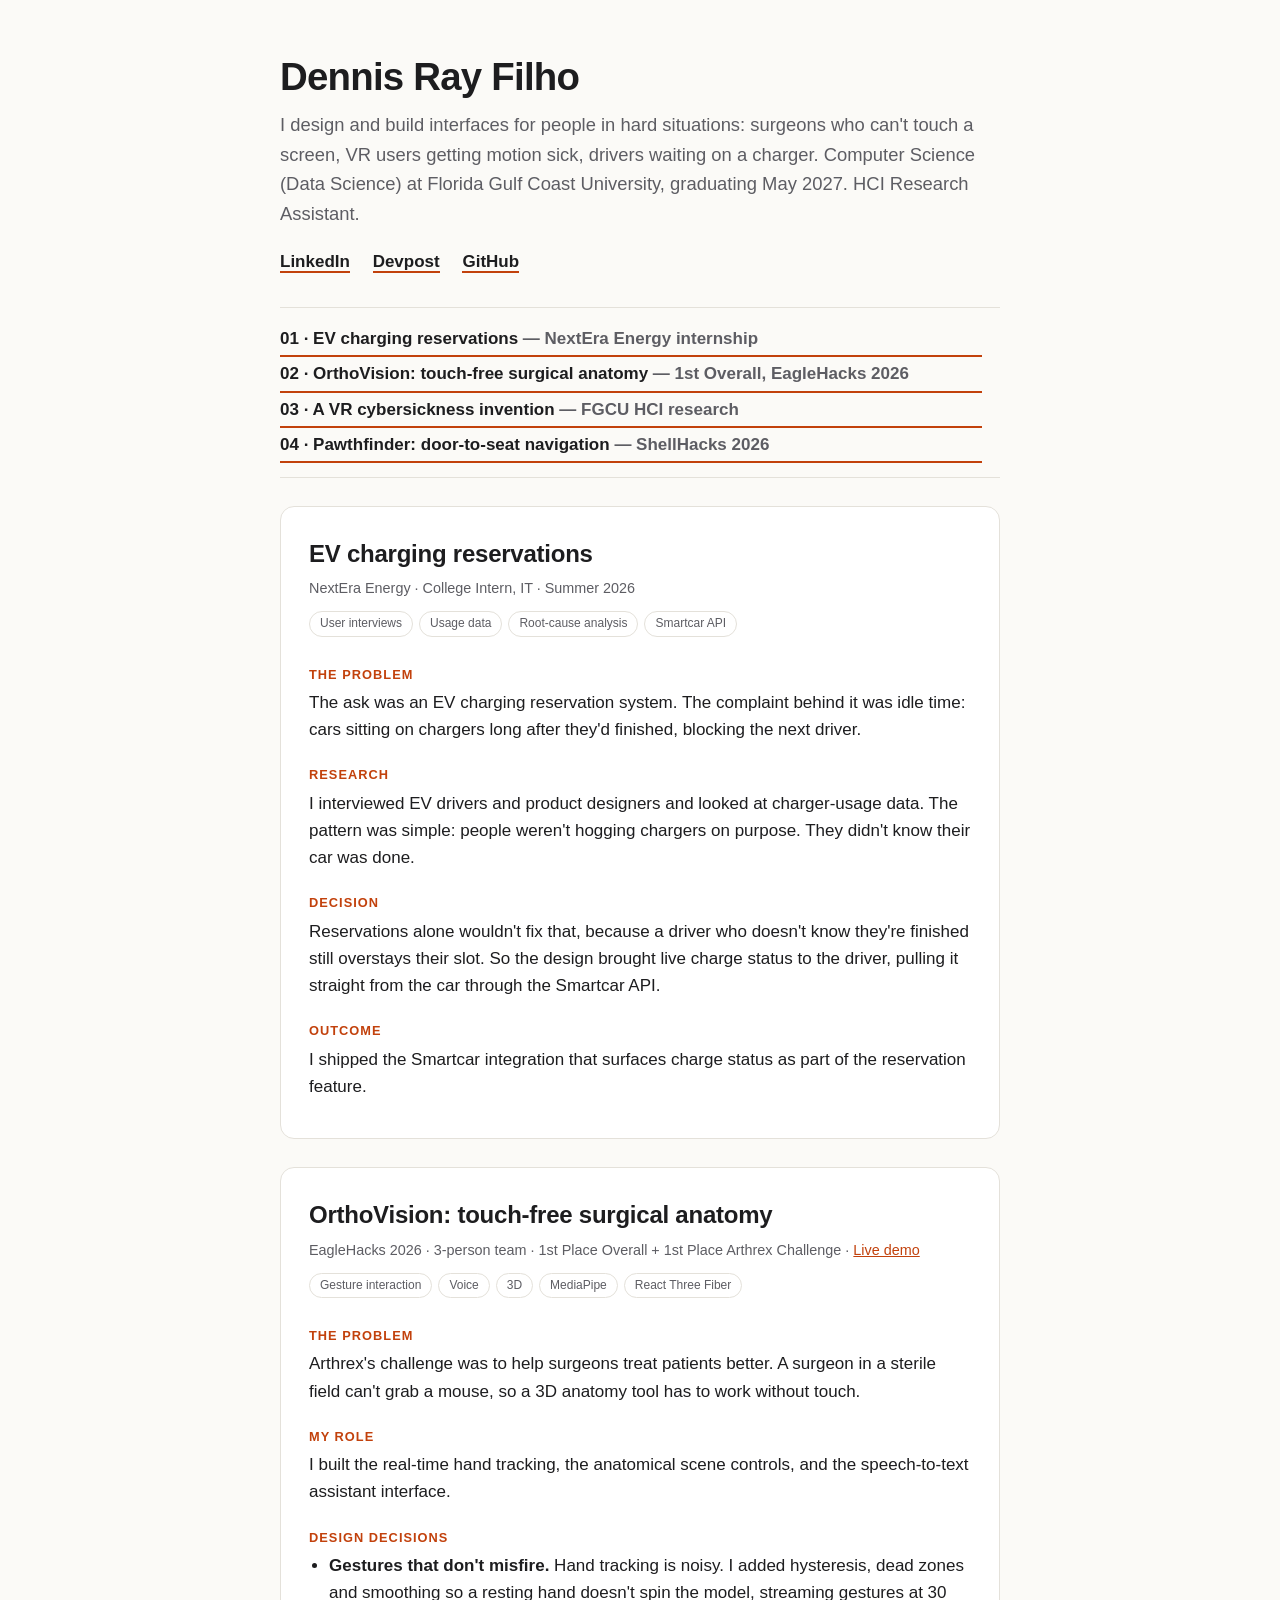
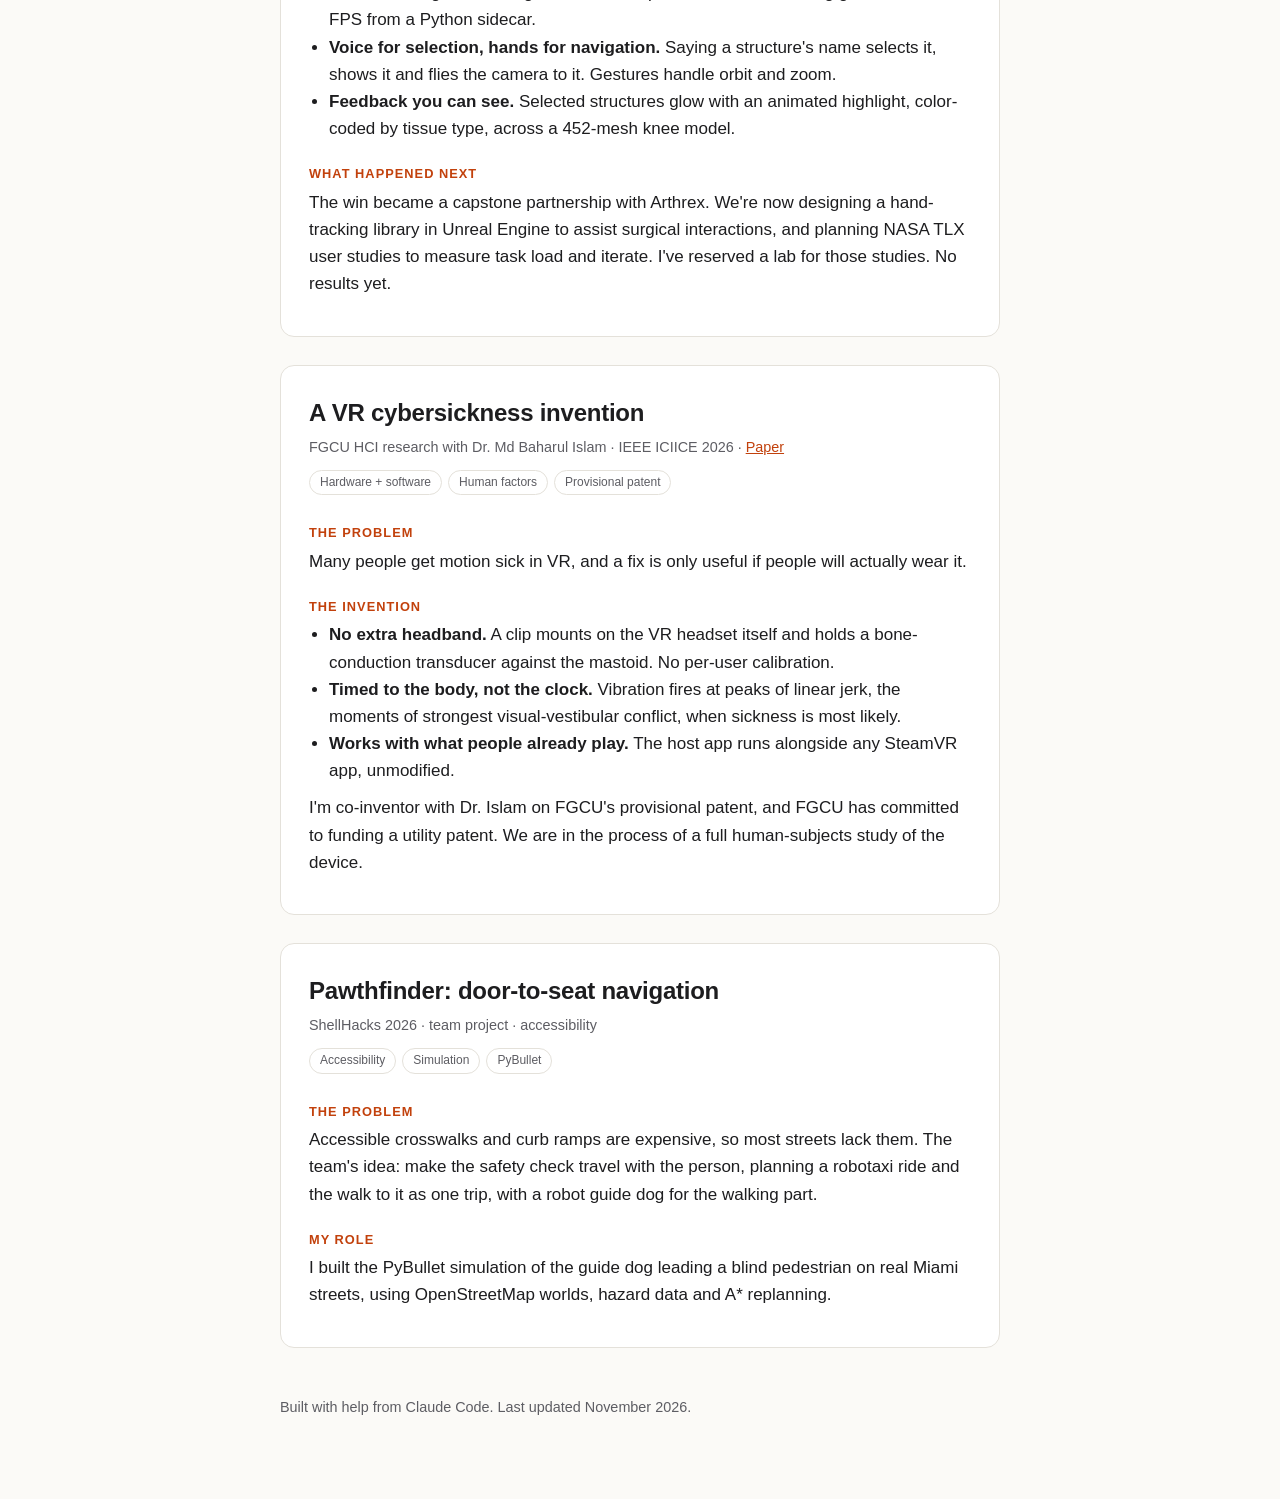
==== index.html @ be2d64e3 "Portfolio site" ====
<!doctype html>
<html lang="en">
<head>
<meta charset="utf-8">
<meta name="viewport" content="width=device-width, initial-scale=1">
<title>Dennis Ray Filho · Portfolio</title>
<meta name="description" content="Product design and HCI case studies by Dennis Ray Filho, CS student at Florida Gulf Coast University.">
<style>
:root{--bg:#fbfaf7;--fg:#1d1d1f;--muted:#5d5d63;--line:#e4e1da;--accent:#c2410c;--card:#fff}
@media (prefers-color-scheme:dark){:root{--bg:#141416;--fg:#ededef;--muted:#a1a1a8;--line:#2c2c30;--accent:#fb923c;--card:#1b1b1e}}
*{box-sizing:border-box}
body{margin:0;background:var(--bg);color:var(--fg);font:17px/1.6 -apple-system,BlinkMacSystemFont,"Segoe UI",Inter,sans-serif}
main{max-width:760px;margin:0 auto;padding:56px 20px 80px}
h1{font-size:2.4rem;line-height:1.1;margin:0 0 12px;letter-spacing:-.02em}
h2{font-size:1.5rem;margin:0 0 4px;letter-spacing:-.01em}
h3{font-size:.8rem;text-transform:uppercase;letter-spacing:.08em;color:var(--accent);margin:22px 0 4px}
p{margin:0 0 10px}
.lede{font-size:1.15rem;color:var(--muted)}
nav a,.links a{color:var(--fg);margin-right:18px;font-weight:600;text-decoration:none;border-bottom:2px solid var(--accent)}
.links{margin:20px 0 8px}
.case{background:var(--card);border:1px solid var(--line);border-radius:14px;padding:28px;margin:28px 0}
.meta{color:var(--muted);font-size:.9rem;margin-bottom:8px}
.tag{display:inline-block;font-size:.75rem;border:1px solid var(--line);border-radius:99px;padding:2px 10px;margin:0 6px 6px 0;color:var(--muted)}
ul{padding-left:20px;margin:0 0 10px}
.toc{border-top:1px solid var(--line);border-bottom:1px solid var(--line);padding:14px 0;margin:32px 0 8px}
.toc a{display:block;color:var(--fg);text-decoration:none;padding:3px 0}
.toc a span{color:var(--muted)}
footer{color:var(--muted);font-size:.9rem;margin-top:48px}
a{color:var(--accent)}
</style>
</head>
<body>
<main>
<header>
<h1>Dennis Ray Filho</h1>
<p class="lede">I design and build interfaces for people in hard situations: surgeons who can't touch a screen, VR users getting motion sick, drivers waiting on a charger. Computer Science (Data Science) at Florida Gulf Coast University, graduating May 2027. HCI Research Assistant.</p>
<div class="links">
<a href="https://www.linkedin.com/in/dennis-ray-filho-09258727b">LinkedIn</a>
<a href="https://devpost.com/dennisr7">Devpost</a>
<a href="https://github.com/dennisr7">GitHub</a>
</div>
</header>

<nav class="toc">
<a href="#ev">01 · EV charging reservations <span>— NextEra Energy internship</span></a>
<a href="#ortho">02 · OrthoVision: touch-free surgical anatomy <span>— 1st Overall, EagleHacks 2026</span></a>
<a href="#bcv">03 · A VR cybersickness invention <span>— FGCU HCI research</span></a>
<a href="#paw">04 · Pawthfinder: door-to-seat navigation <span>— ShellHacks 2026</span></a>
</nav>

<section class="case" id="ev">
<h2>EV charging reservations</h2>
<div class="meta">NextEra Energy · College Intern, IT · Summer 2026</div>
<span class="tag">User interviews</span><span class="tag">Usage data</span><span class="tag">Root-cause analysis</span><span class="tag">Smartcar API</span>
<h3>The problem</h3>
<p>The ask was an EV charging reservation system. The complaint behind it was idle time: cars sitting on chargers long after they'd finished, blocking the next driver.</p>
<h3>Research</h3>
<p>I interviewed EV drivers and product designers and looked at charger-usage data. The pattern was simple: people weren't hogging chargers on purpose. They didn't know their car was done.</p>
<h3>Decision</h3>
<p>Reservations alone wouldn't fix that, because a driver who doesn't know they're finished still overstays their slot. So the design brought live charge status to the driver, pulling it straight from the car through the Smartcar API.</p>
<h3>Outcome</h3>
<p>I shipped the Smartcar integration that surfaces charge status as part of the reservation feature.</p>
</section>

<section class="case" id="ortho">
<h2>OrthoVision: touch-free surgical anatomy</h2>
<div class="meta">EagleHacks 2026 · 3-person team · 1st Place Overall + 1st Place Arthrex Challenge · <a href="https://orthovision-seven.vercel.app">Live demo</a></div>
<span class="tag">Gesture interaction</span><span class="tag">Voice</span><span class="tag">3D</span><span class="tag">MediaPipe</span><span class="tag">React Three Fiber</span>
<h3>The problem</h3>
<p>Arthrex's challenge was to help surgeons treat patients better. A surgeon in a sterile field can't grab a mouse, so a 3D anatomy tool has to work without touch.</p>
<h3>My role</h3>
<p>I built the real-time hand tracking, the anatomical scene controls, and the speech-to-text assistant interface.</p>
<h3>Design decisions</h3>
<ul>
<li><strong>Gestures that don't misfire.</strong> Hand tracking is noisy. I added hysteresis, dead zones and smoothing so a resting hand doesn't spin the model, streaming gestures at 30 FPS from a Python sidecar.</li>
<li><strong>Voice for selection, hands for navigation.</strong> Saying a structure's name selects it, shows it and flies the camera to it. Gestures handle orbit and zoom.</li>
<li><strong>Feedback you can see.</strong> Selected structures glow with an animated highlight, color-coded by tissue type, across a 452-mesh knee model.</li>
</ul>
<h3>What happened next</h3>
<p>The win became a capstone partnership with Arthrex. We're now designing a hand-tracking library in Unreal Engine to assist surgical interactions, and planning NASA TLX user studies to measure task load and iterate. I've reserved a lab for those studies. No results yet.</p>
</section>

<section class="case" id="bcv">
<h2>A VR cybersickness invention</h2>
<div class="meta">FGCU HCI research with Dr. Md Baharul Islam · IEEE ICIICE 2026 · <a href="https://doi.org/10.1109/ICIICE69672.2026.11565340">Paper</a></div>
<span class="tag">Hardware + software</span><span class="tag">Human factors</span><span class="tag">Provisional patent</span>
<h3>The problem</h3>
<p>Many people get motion sick in VR, and a fix is only useful if people will actually wear it.</p>
<h3>The invention</h3>
<ul>
<li><strong>No extra headband.</strong> A clip mounts on the VR headset itself and holds a bone-conduction transducer against the mastoid. No per-user calibration.</li>
<li><strong>Timed to the body, not the clock.</strong> Vibration fires at peaks of linear jerk, the moments of strongest visual-vestibular conflict, when sickness is most likely.</li>
<li><strong>Works with what people already play.</strong> The host app runs alongside any SteamVR app, unmodified.</li>
</ul>
<p>I'm co-inventor with Dr. Islam on FGCU's provisional patent, and FGCU has committed to funding a utility patent. We are in the process of a full human-subjects study of the device.</p>
</section>

<section class="case" id="paw">
<h2>Pawthfinder: door-to-seat navigation</h2>
<div class="meta">ShellHacks 2026 · team project · accessibility</div>
<span class="tag">Accessibility</span><span class="tag">Simulation</span><span class="tag">PyBullet</span>
<h3>The problem</h3>
<p>Accessible crosswalks and curb ramps are expensive, so most streets lack them. The team's idea: make the safety check travel with the person, planning a robotaxi ride and the walk to it as one trip, with a robot guide dog for the walking part.</p>
<h3>My role</h3>
<p>I built the PyBullet simulation of the guide dog leading a blind pedestrian on real Miami streets, using OpenStreetMap worlds, hazard data and A* replanning.</p>
</section>

<footer>Built with help from Claude Code. Last updated November 2026.</footer>
</main>
</body>
</html>
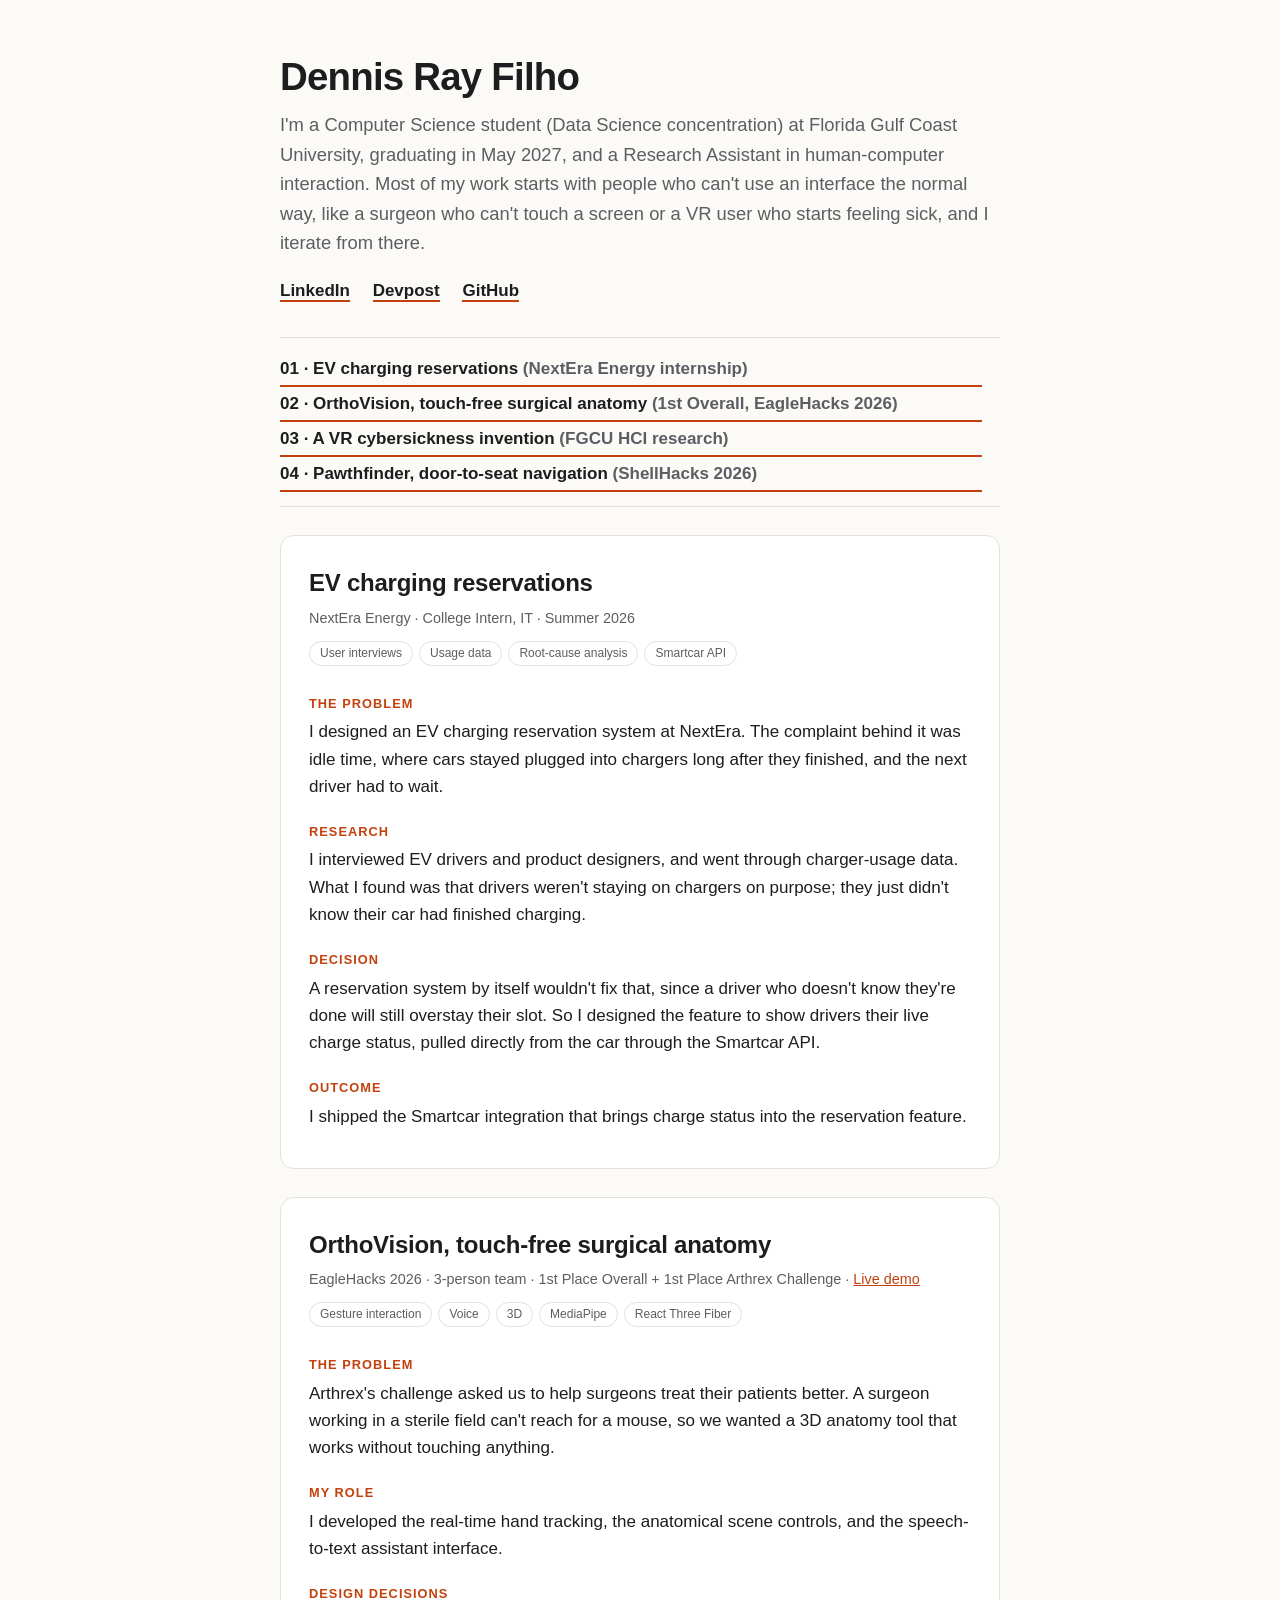
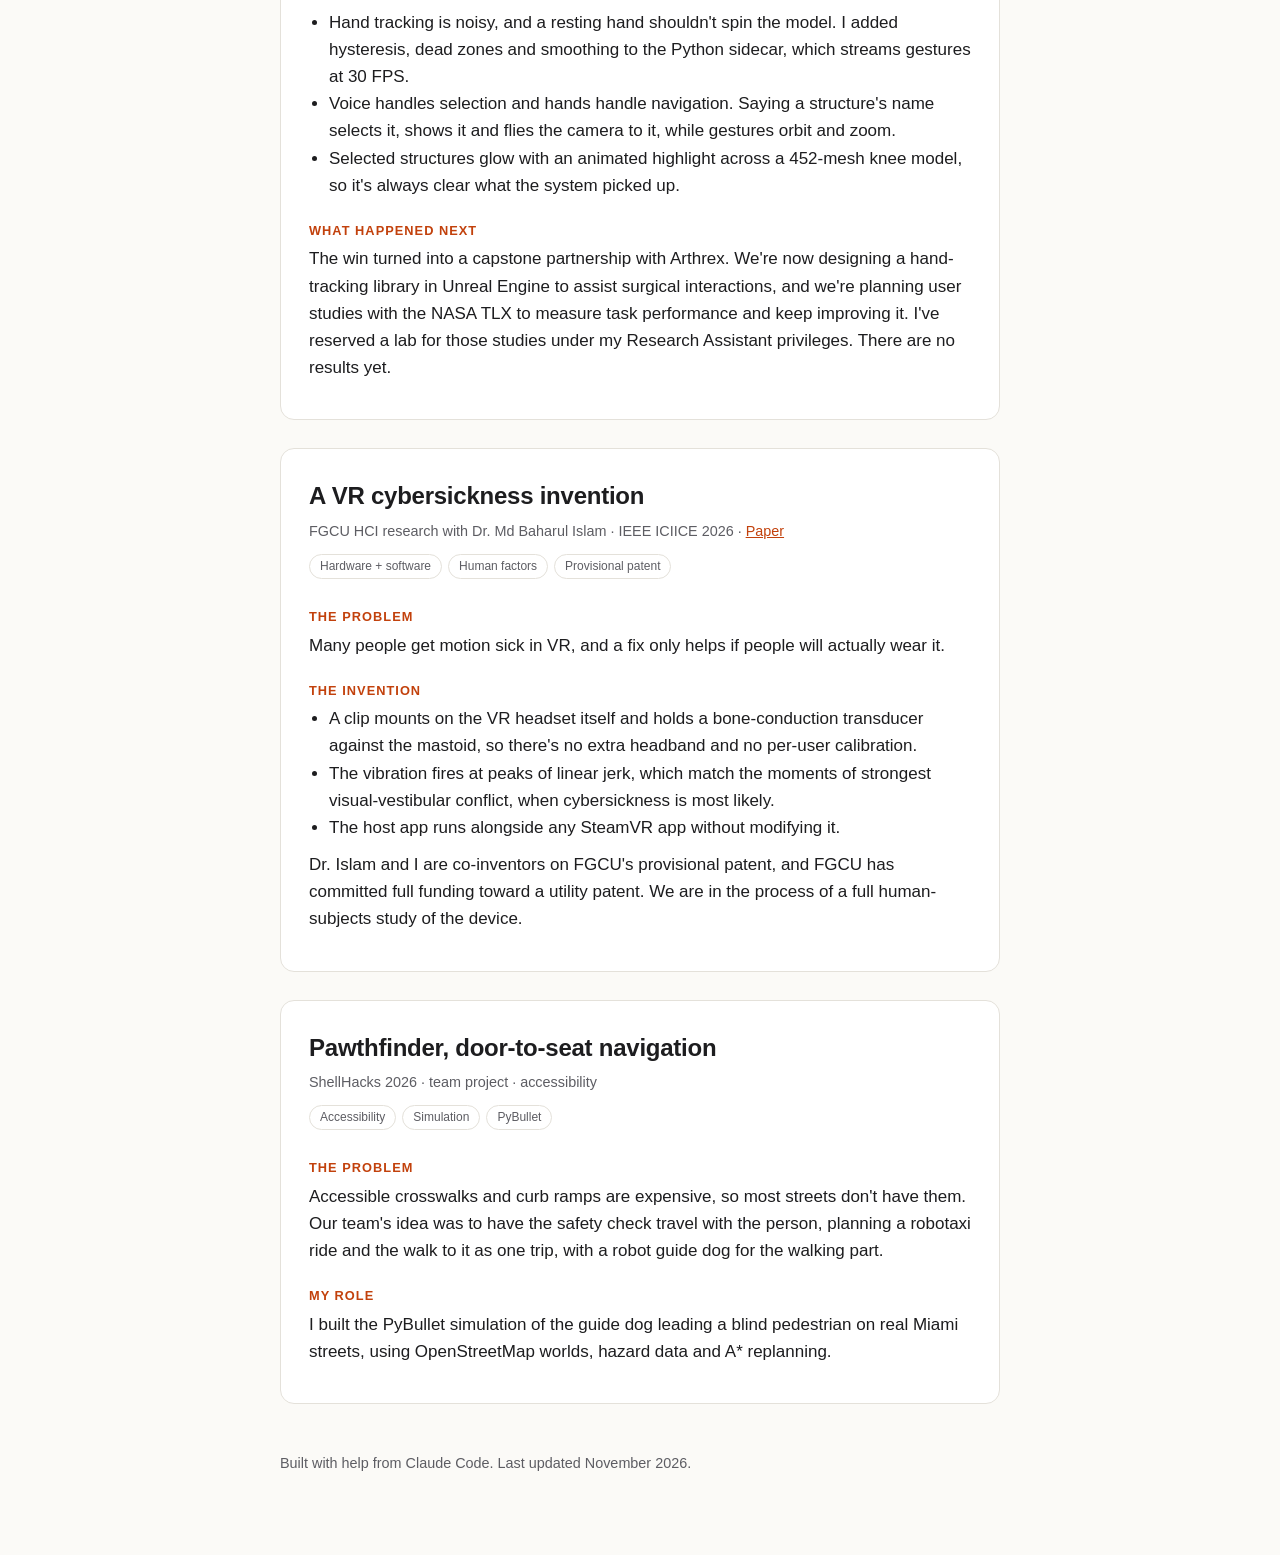
==== commit 589f06ba: "Rewrite portfolio text in Dennis's voice" ====
--- a/index.html
+++ b/index.html
@@ -33,7 +33,7 @@
 <main>
 <header>
 <h1>Dennis Ray Filho</h1>
-<p class="lede">I design and build interfaces for people in hard situations: surgeons who can't touch a screen, VR users getting motion sick, drivers waiting on a charger. Computer Science (Data Science) at Florida Gulf Coast University, graduating May 2027. HCI Research Assistant.</p>
+<p class="lede">I'm a Computer Science student (Data Science concentration) at Florida Gulf Coast University, graduating in May 2027, and a Research Assistant in human-computer interaction. Most of my work starts with people who can't use an interface the normal way, like a surgeon who can't touch a screen or a VR user who starts feeling sick, and I iterate from there.</p>
 <div class="links">
 <a href="https://www.linkedin.com/in/dennis-ray-filho-09258727b">LinkedIn</a>
 <a href="https://devpost.com/dennisr7">Devpost</a>
@@ -42,10 +42,10 @@
 </header>
 
 <nav class="toc">
-<a href="#ev">01 · EV charging reservations <span>— NextEra Energy internship</span></a>
-<a href="#ortho">02 · OrthoVision: touch-free surgical anatomy <span>— 1st Overall, EagleHacks 2026</span></a>
-<a href="#bcv">03 · A VR cybersickness invention <span>— FGCU HCI research</span></a>
-<a href="#paw">04 · Pawthfinder: door-to-seat navigation <span>— ShellHacks 2026</span></a>
+<a href="#ev">01 · EV charging reservations <span>(NextEra Energy internship)</span></a>
+<a href="#ortho">02 · OrthoVision, touch-free surgical anatomy <span>(1st Overall, EagleHacks 2026)</span></a>
+<a href="#bcv">03 · A VR cybersickness invention <span>(FGCU HCI research)</span></a>
+<a href="#paw">04 · Pawthfinder, door-to-seat navigation <span>(ShellHacks 2026)</span></a>
 </nav>
 
 <section class="case" id="ev">
@@ -53,31 +53,31 @@
 <div class="meta">NextEra Energy · College Intern, IT · Summer 2026</div>
 <span class="tag">User interviews</span><span class="tag">Usage data</span><span class="tag">Root-cause analysis</span><span class="tag">Smartcar API</span>
 <h3>The problem</h3>
-<p>The ask was an EV charging reservation system. The complaint behind it was idle time: cars sitting on chargers long after they'd finished, blocking the next driver.</p>
+<p>I designed an EV charging reservation system at NextEra. The complaint behind it was idle time, where cars stayed plugged into chargers long after they finished, and the next driver had to wait.</p>
 <h3>Research</h3>
-<p>I interviewed EV drivers and product designers and looked at charger-usage data. The pattern was simple: people weren't hogging chargers on purpose. They didn't know their car was done.</p>
+<p>I interviewed EV drivers and product designers, and went through charger-usage data. What I found was that drivers weren't staying on chargers on purpose; they just didn't know their car had finished charging.</p>
 <h3>Decision</h3>
-<p>Reservations alone wouldn't fix that, because a driver who doesn't know they're finished still overstays their slot. So the design brought live charge status to the driver, pulling it straight from the car through the Smartcar API.</p>
+<p>A reservation system by itself wouldn't fix that, since a driver who doesn't know they're done will still overstay their slot. So I designed the feature to show drivers their live charge status, pulled directly from the car through the Smartcar API.</p>
 <h3>Outcome</h3>
-<p>I shipped the Smartcar integration that surfaces charge status as part of the reservation feature.</p>
+<p>I shipped the Smartcar integration that brings charge status into the reservation feature.</p>
 </section>
 
 <section class="case" id="ortho">
-<h2>OrthoVision: touch-free surgical anatomy</h2>
+<h2>OrthoVision, touch-free surgical anatomy</h2>
 <div class="meta">EagleHacks 2026 · 3-person team · 1st Place Overall + 1st Place Arthrex Challenge · <a href="https://orthovision-seven.vercel.app">Live demo</a></div>
 <span class="tag">Gesture interaction</span><span class="tag">Voice</span><span class="tag">3D</span><span class="tag">MediaPipe</span><span class="tag">React Three Fiber</span>
 <h3>The problem</h3>
-<p>Arthrex's challenge was to help surgeons treat patients better. A surgeon in a sterile field can't grab a mouse, so a 3D anatomy tool has to work without touch.</p>
+<p>Arthrex's challenge asked us to help surgeons treat their patients better. A surgeon working in a sterile field can't reach for a mouse, so we wanted a 3D anatomy tool that works without touching anything.</p>
 <h3>My role</h3>
-<p>I built the real-time hand tracking, the anatomical scene controls, and the speech-to-text assistant interface.</p>
+<p>I developed the real-time hand tracking, the anatomical scene controls, and the speech-to-text assistant interface.</p>
 <h3>Design decisions</h3>
 <ul>
-<li><strong>Gestures that don't misfire.</strong> Hand tracking is noisy. I added hysteresis, dead zones and smoothing so a resting hand doesn't spin the model, streaming gestures at 30 FPS from a Python sidecar.</li>
-<li><strong>Voice for selection, hands for navigation.</strong> Saying a structure's name selects it, shows it and flies the camera to it. Gestures handle orbit and zoom.</li>
-<li><strong>Feedback you can see.</strong> Selected structures glow with an animated highlight, color-coded by tissue type, across a 452-mesh knee model.</li>
+<li>Hand tracking is noisy, and a resting hand shouldn't spin the model. I added hysteresis, dead zones and smoothing to the Python sidecar, which streams gestures at 30 FPS.</li>
+<li>Voice handles selection and hands handle navigation. Saying a structure's name selects it, shows it and flies the camera to it, while gestures orbit and zoom.</li>
+<li>Selected structures glow with an animated highlight across a 452-mesh knee model, so it's always clear what the system picked up.</li>
 </ul>
 <h3>What happened next</h3>
-<p>The win became a capstone partnership with Arthrex. We're now designing a hand-tracking library in Unreal Engine to assist surgical interactions, and planning NASA TLX user studies to measure task load and iterate. I've reserved a lab for those studies. No results yet.</p>
+<p>The win turned into a capstone partnership with Arthrex. We're now designing a hand-tracking library in Unreal Engine to assist surgical interactions, and we're planning user studies with the NASA TLX to measure task performance and keep improving it. I've reserved a lab for those studies under my Research Assistant privileges. There are no results yet.</p>
 </section>
 
 <section class="case" id="bcv">
@@ -85,22 +85,22 @@
 <div class="meta">FGCU HCI research with Dr. Md Baharul Islam · IEEE ICIICE 2026 · <a href="https://doi.org/10.1109/ICIICE69672.2026.11565340">Paper</a></div>
 <span class="tag">Hardware + software</span><span class="tag">Human factors</span><span class="tag">Provisional patent</span>
 <h3>The problem</h3>
-<p>Many people get motion sick in VR, and a fix is only useful if people will actually wear it.</p>
+<p>Many people get motion sick in VR, and a fix only helps if people will actually wear it.</p>
 <h3>The invention</h3>
 <ul>
-<li><strong>No extra headband.</strong> A clip mounts on the VR headset itself and holds a bone-conduction transducer against the mastoid. No per-user calibration.</li>
-<li><strong>Timed to the body, not the clock.</strong> Vibration fires at peaks of linear jerk, the moments of strongest visual-vestibular conflict, when sickness is most likely.</li>
-<li><strong>Works with what people already play.</strong> The host app runs alongside any SteamVR app, unmodified.</li>
+<li>A clip mounts on the VR headset itself and holds a bone-conduction transducer against the mastoid, so there's no extra headband and no per-user calibration.</li>
+<li>The vibration fires at peaks of linear jerk, which match the moments of strongest visual-vestibular conflict, when cybersickness is most likely.</li>
+<li>The host app runs alongside any SteamVR app without modifying it.</li>
 </ul>
-<p>I'm co-inventor with Dr. Islam on FGCU's provisional patent, and FGCU has committed to funding a utility patent. We are in the process of a full human-subjects study of the device.</p>
+<p>Dr. Islam and I are co-inventors on FGCU's provisional patent, and FGCU has committed full funding toward a utility patent. We are in the process of a full human-subjects study of the device.</p>
 </section>
 
 <section class="case" id="paw">
-<h2>Pawthfinder: door-to-seat navigation</h2>
+<h2>Pawthfinder, door-to-seat navigation</h2>
 <div class="meta">ShellHacks 2026 · team project · accessibility</div>
 <span class="tag">Accessibility</span><span class="tag">Simulation</span><span class="tag">PyBullet</span>
 <h3>The problem</h3>
-<p>Accessible crosswalks and curb ramps are expensive, so most streets lack them. The team's idea: make the safety check travel with the person, planning a robotaxi ride and the walk to it as one trip, with a robot guide dog for the walking part.</p>
+<p>Accessible crosswalks and curb ramps are expensive, so most streets don't have them. Our team's idea was to have the safety check travel with the person, planning a robotaxi ride and the walk to it as one trip, with a robot guide dog for the walking part.</p>
 <h3>My role</h3>
 <p>I built the PyBullet simulation of the guide dog leading a blind pedestrian on real Miami streets, using OpenStreetMap worlds, hazard data and A* replanning.</p>
 </section>
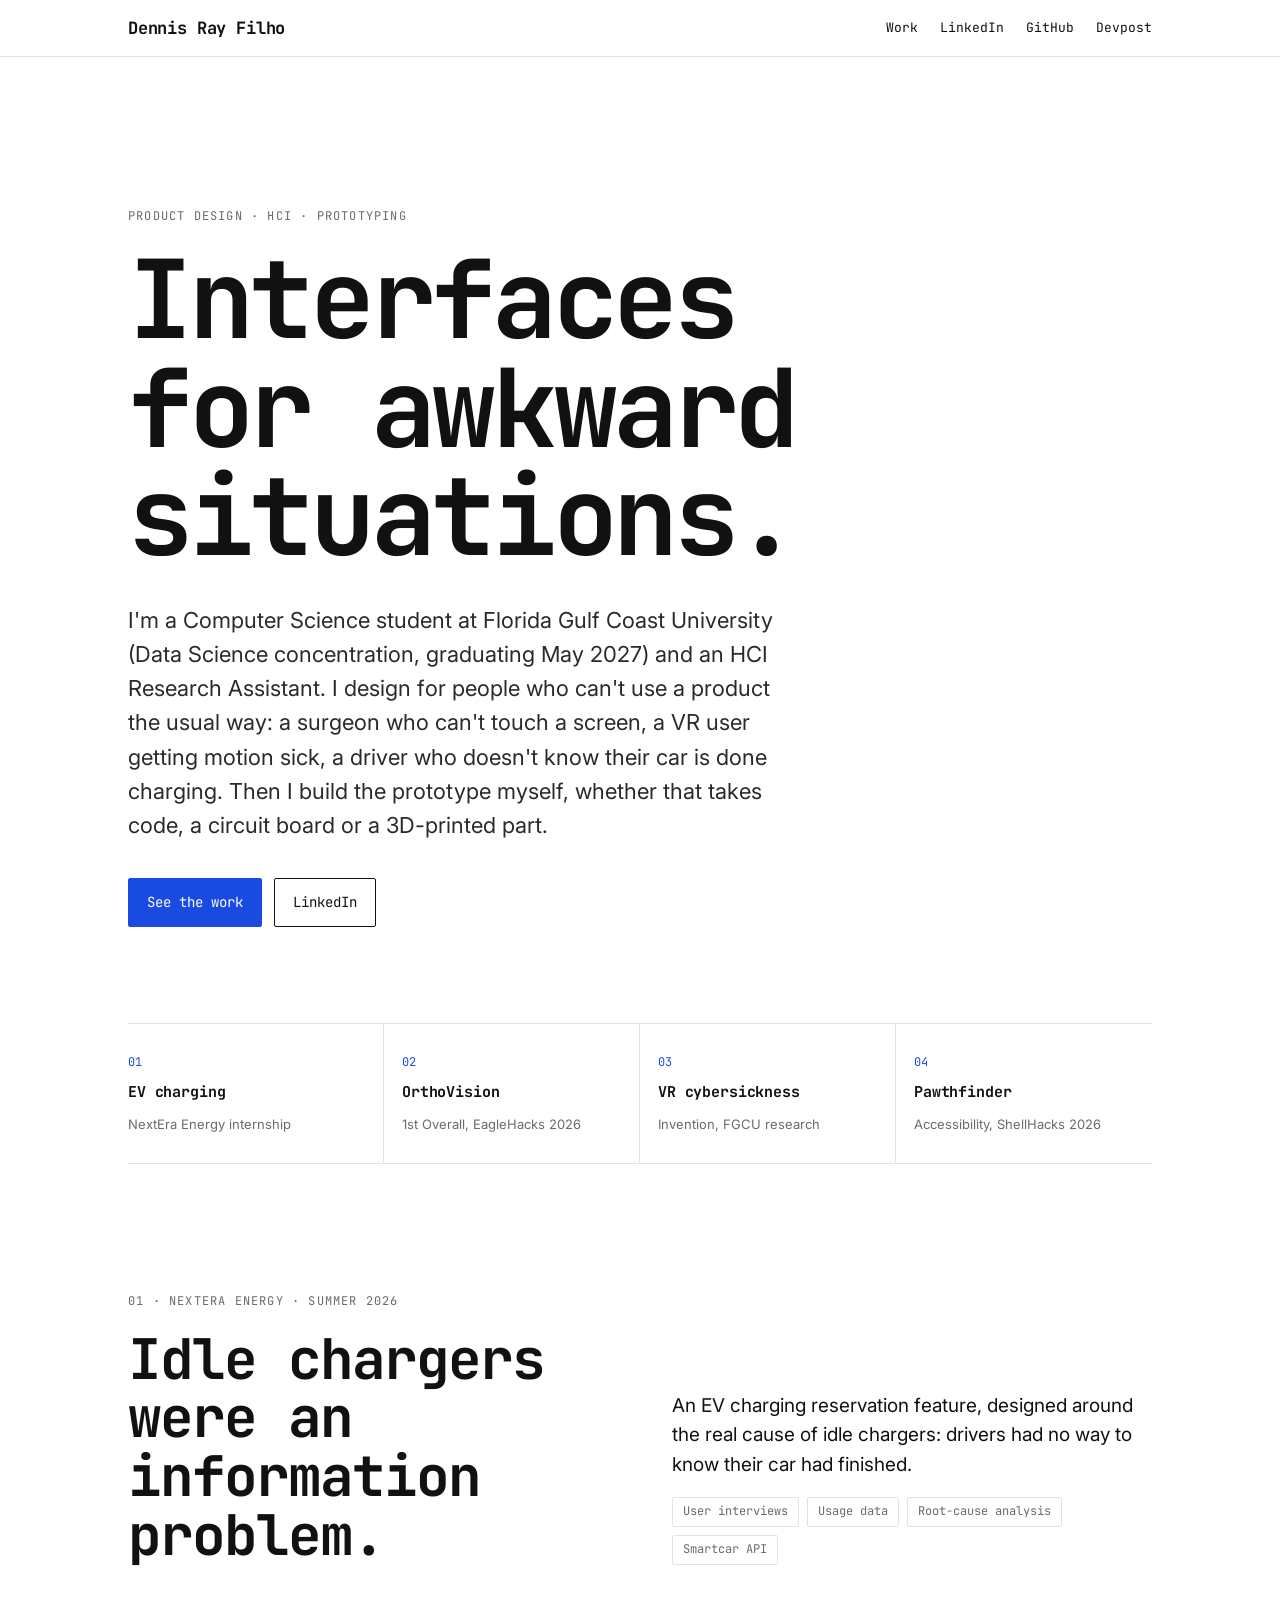
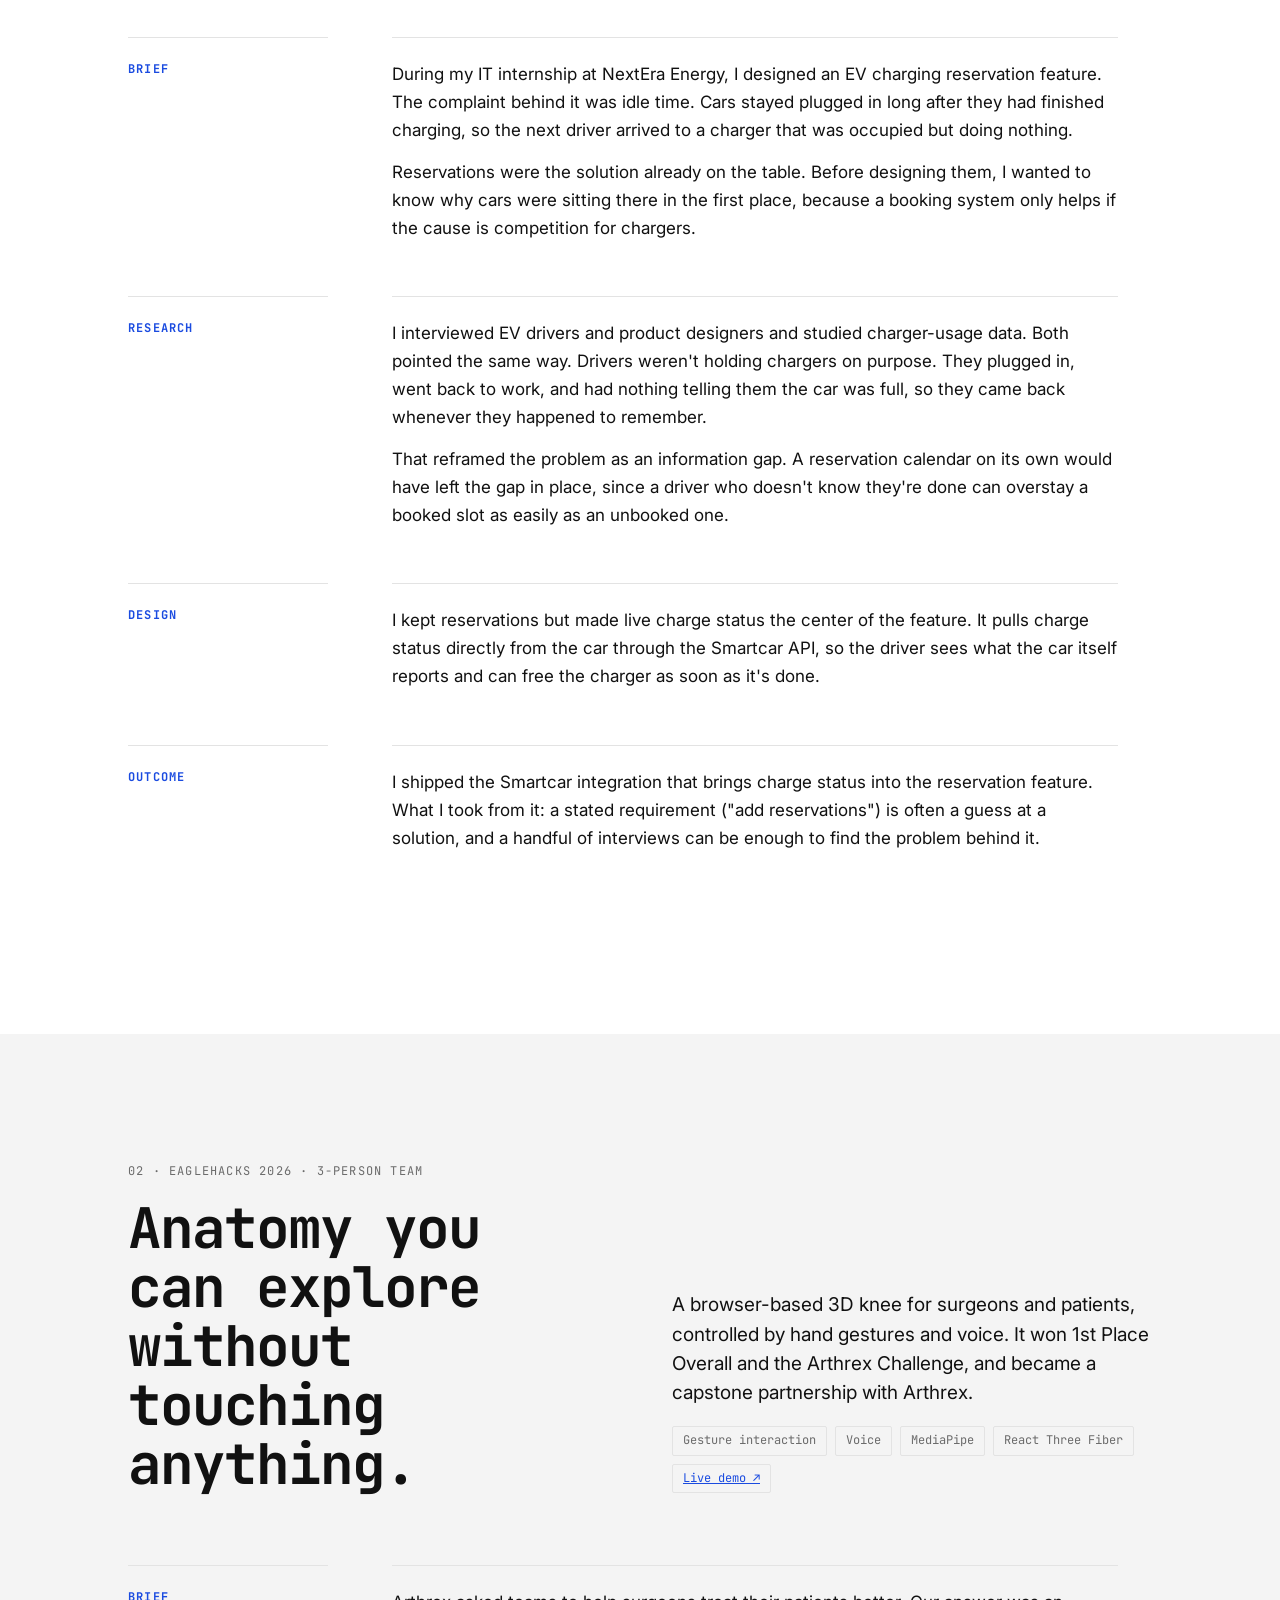
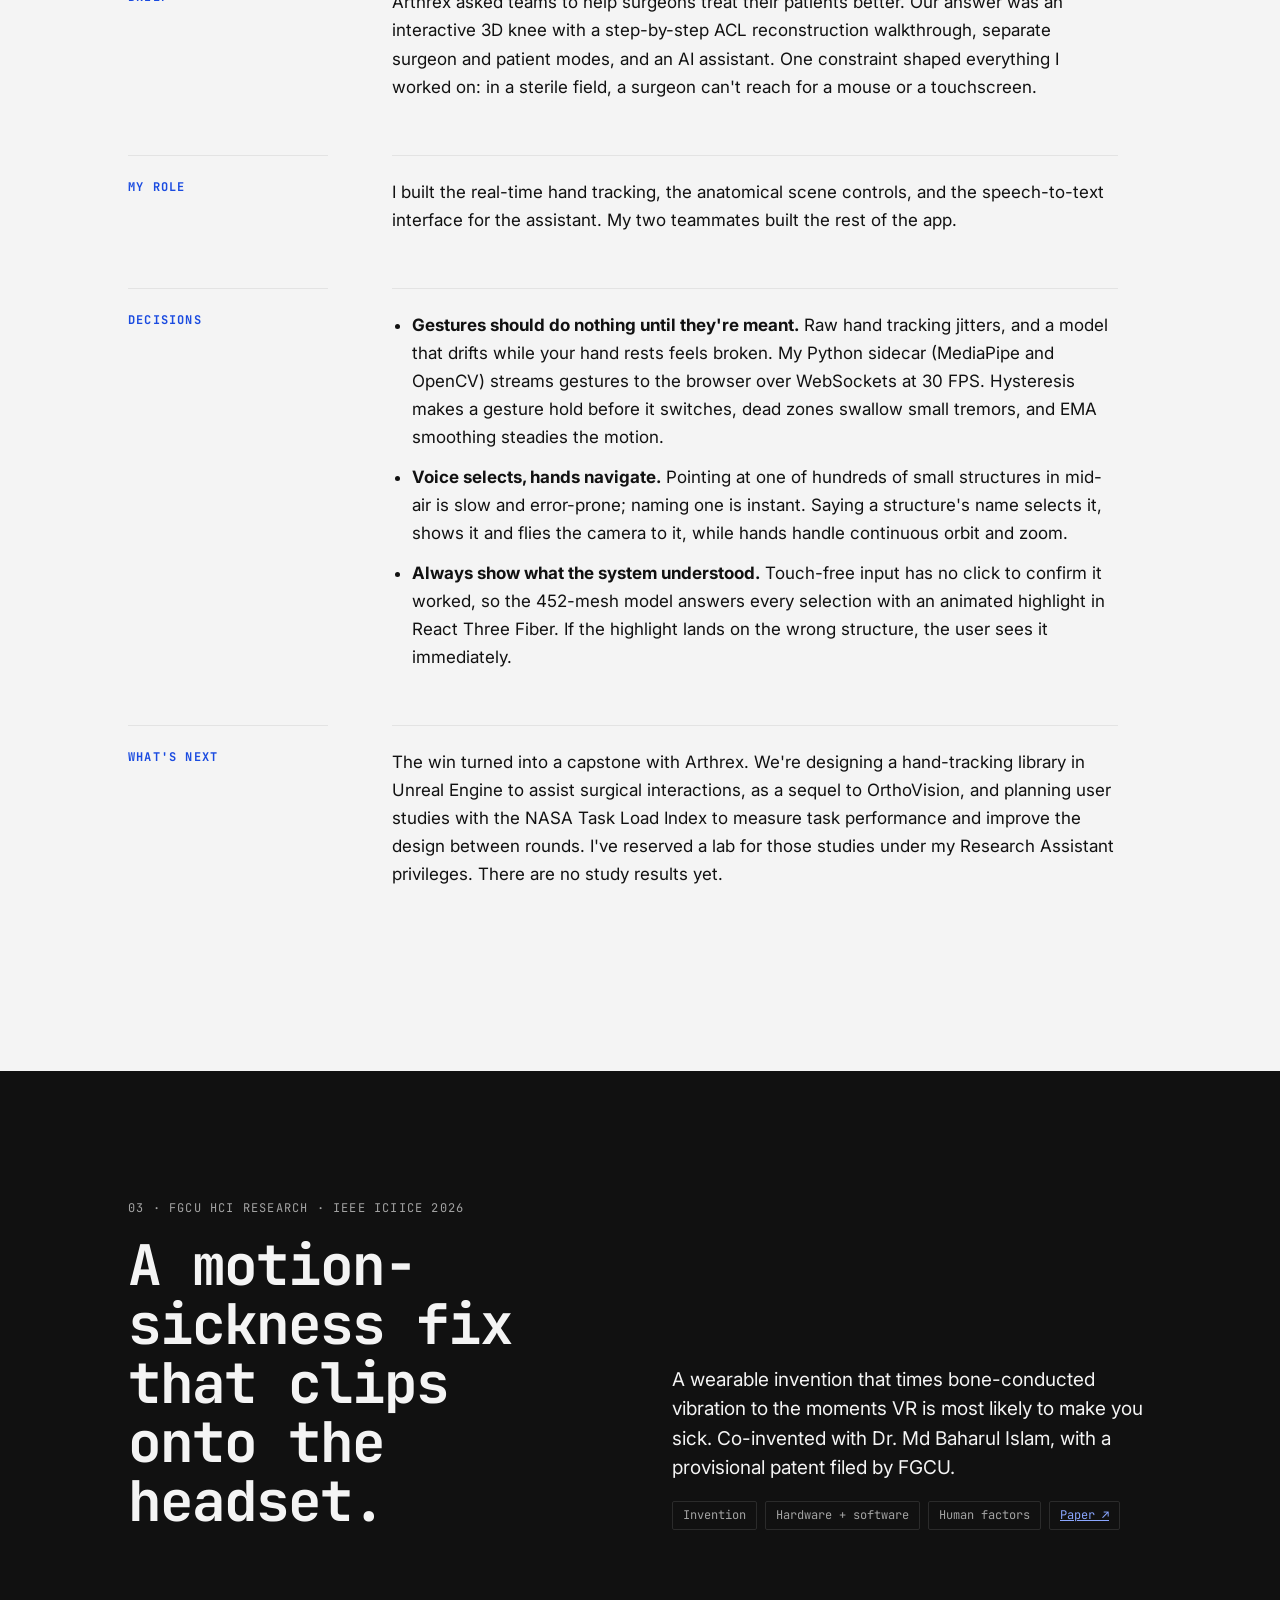
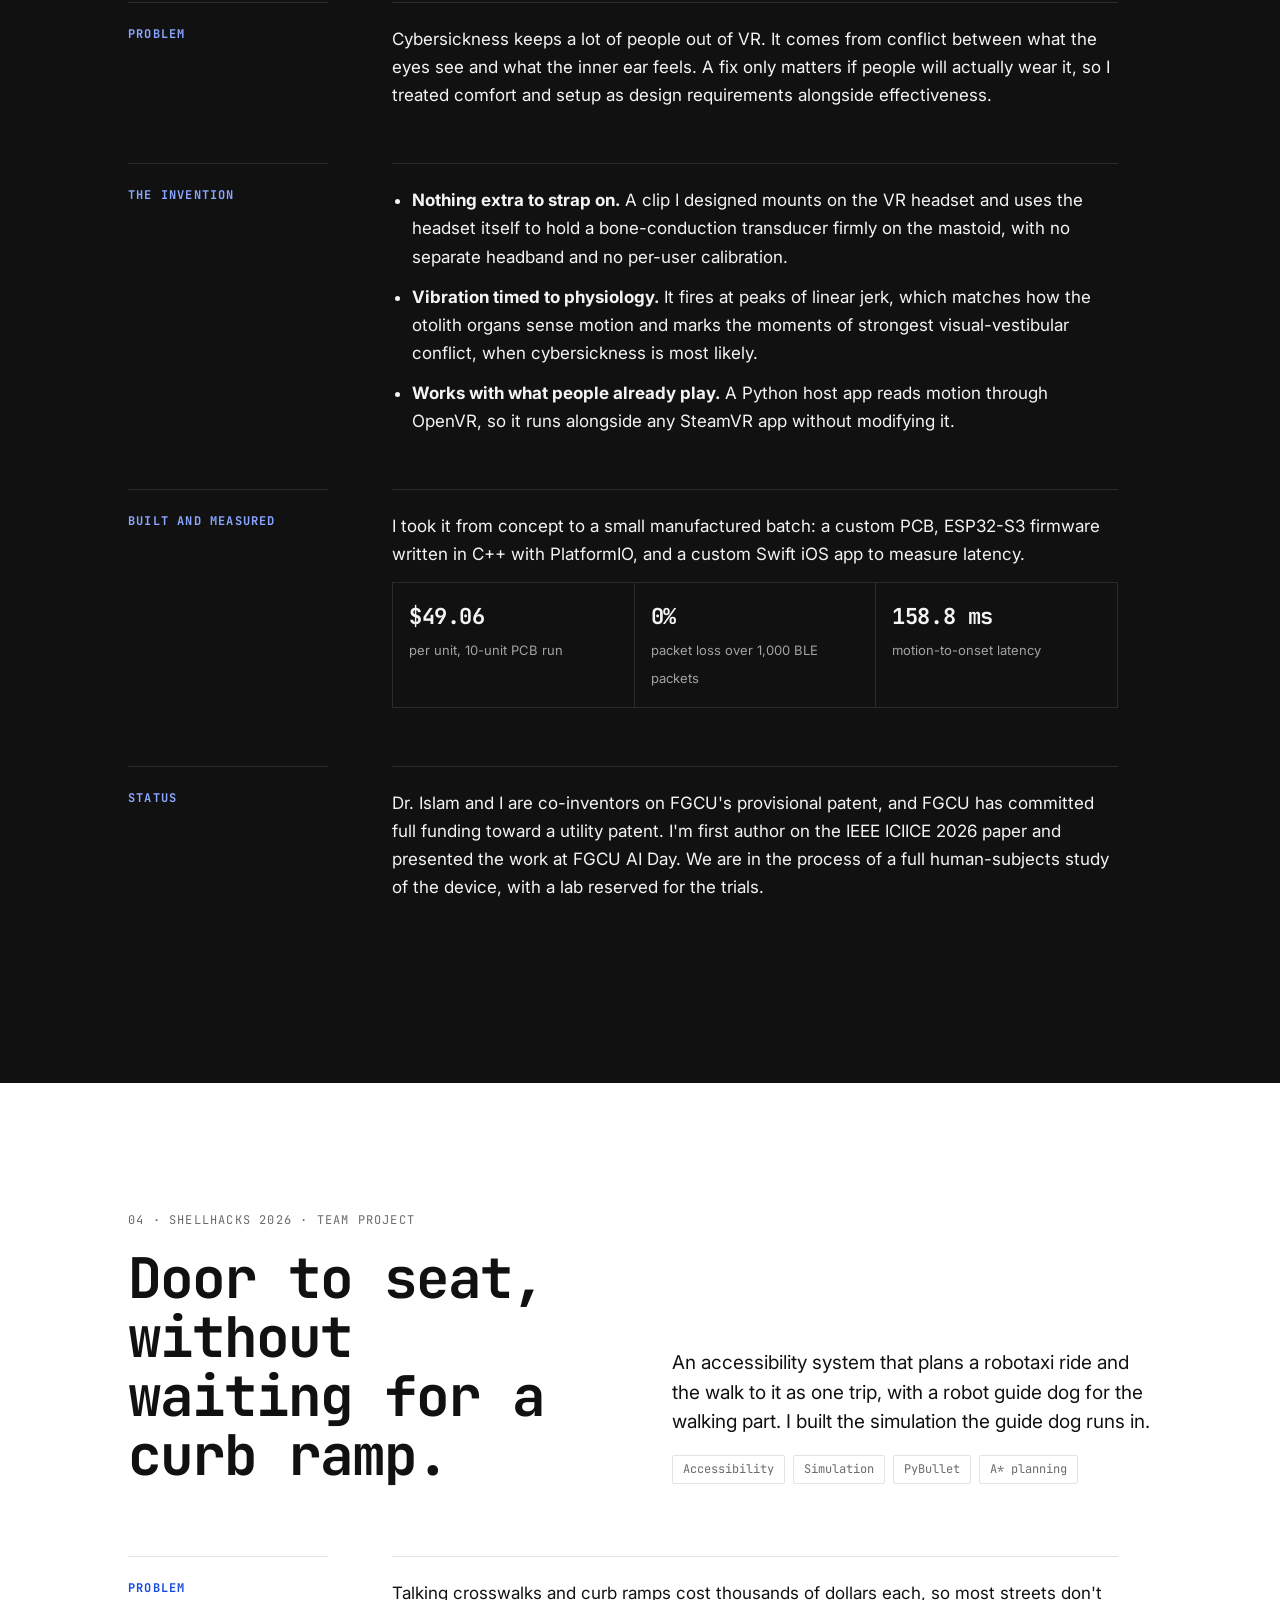
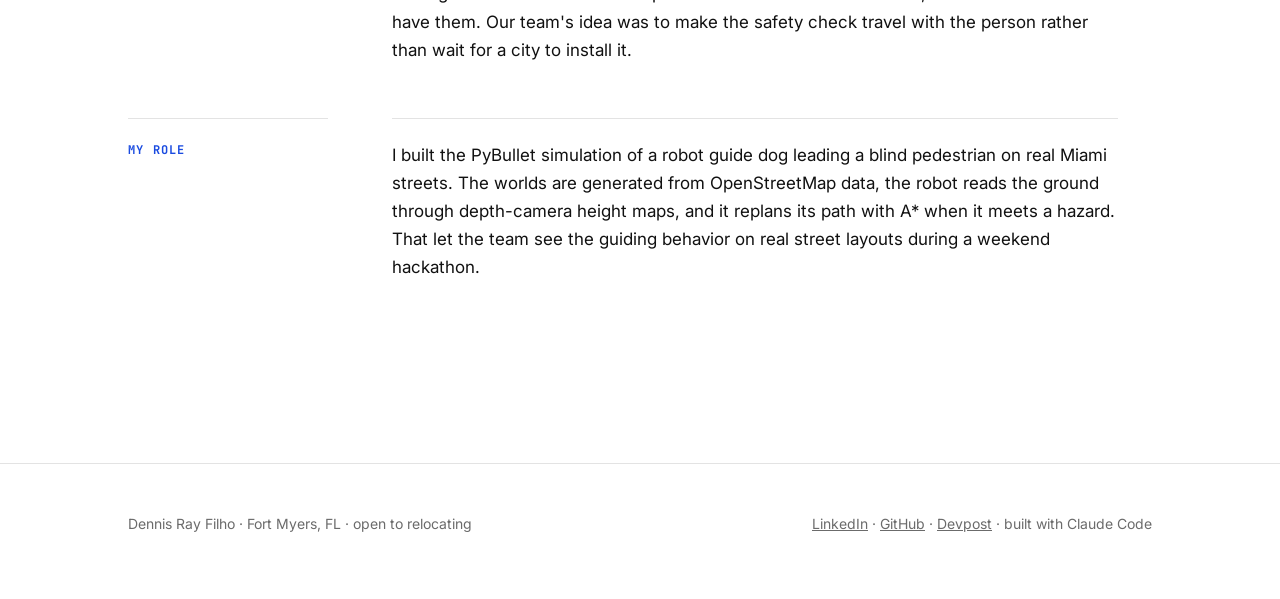
==== commit 61d8a44f: "Redesign: new layout, longer case studies, liquid-type and iris-opens animations" ====
--- a/index.html
+++ b/index.html
@@ -1,111 +1,265 @@
 <!doctype html>
-<html lang="en">
+<html lang="en" data-motion>
 <head>
 <meta charset="utf-8">
-<meta name="viewport" content="width=device-width, initial-scale=1">
+<meta name="viewport" content="width=device-width, initial-scale=1, viewport-fit=cover">
 <title>Dennis Ray Filho · Portfolio</title>
-<meta name="description" content="Product design and HCI case studies by Dennis Ray Filho, CS student at Florida Gulf Coast University.">
+<meta name="description" content="Product design and HCI case studies by Dennis Ray Filho: EV charging, touch-free surgical interfaces, a VR cybersickness invention, and accessible navigation.">
+<meta name="theme-color" content="#ffffff">
+<link rel="preconnect" href="https://fonts.googleapis.com">
+<link rel="preconnect" href="https://fonts.gstatic.com" crossorigin>
+<link href="https://fonts.googleapis.com/css2?family=JetBrains+Mono:wght@400..800&family=Inter:wght@400;500;600&display=swap" rel="stylesheet">
+<script>document.documentElement.classList.add('mo-js');setTimeout(()=>document.documentElement.classList.add('mo-safe'),2500)</script>
+<link rel="modulepreload" href="assets/moments/moments.js">
+<link rel="modulepreload" href="assets/moments/lib.js">
 <style>
-:root{--bg:#fbfaf7;--fg:#1d1d1f;--muted:#5d5d63;--line:#e4e1da;--accent:#c2410c;--card:#fff}
-@media (prefers-color-scheme:dark){:root{--bg:#141416;--fg:#ededef;--muted:#a1a1a8;--line:#2c2c30;--accent:#fb923c;--card:#1b1b1e}}
+:root{
+  --bg:#ffffff; --surface:#f4f4f4; --ink:#111111; --muted:#6b6b6b; --line:#e3e3e3;
+  --accent:#1a4be0; --p-bg:#ffffff; --p-surface:#f4f4f4; --p-inv-bg:#111111;
+  --mono:"JetBrains Mono",ui-monospace,Menlo,monospace; --sans:Inter,-apple-system,BlinkMacSystemFont,"Segoe UI",sans-serif;
+  --gut:clamp(16px,4vw,48px); --r-lg:2px;
+}
 *{box-sizing:border-box}
-body{margin:0;background:var(--bg);color:var(--fg);font:17px/1.6 -apple-system,BlinkMacSystemFont,"Segoe UI",Inter,sans-serif}
-main{max-width:760px;margin:0 auto;padding:56px 20px 80px}
-h1{font-size:2.4rem;line-height:1.1;margin:0 0 12px;letter-spacing:-.02em}
-h2{font-size:1.5rem;margin:0 0 4px;letter-spacing:-.01em}
-h3{font-size:.8rem;text-transform:uppercase;letter-spacing:.08em;color:var(--accent);margin:22px 0 4px}
-p{margin:0 0 10px}
-.lede{font-size:1.15rem;color:var(--muted)}
-nav a,.links a{color:var(--fg);margin-right:18px;font-weight:600;text-decoration:none;border-bottom:2px solid var(--accent)}
-.links{margin:20px 0 8px}
-.case{background:var(--card);border:1px solid var(--line);border-radius:14px;padding:28px;margin:28px 0}
-.meta{color:var(--muted);font-size:.9rem;margin-bottom:8px}
-.tag{display:inline-block;font-size:.75rem;border:1px solid var(--line);border-radius:99px;padding:2px 10px;margin:0 6px 6px 0;color:var(--muted)}
-ul{padding-left:20px;margin:0 0 10px}
-.toc{border-top:1px solid var(--line);border-bottom:1px solid var(--line);padding:14px 0;margin:32px 0 8px}
-.toc a{display:block;color:var(--fg);text-decoration:none;padding:3px 0}
-.toc a span{color:var(--muted)}
-footer{color:var(--muted);font-size:.9rem;margin-top:48px}
+html{scroll-behavior:smooth}
+body{margin:0;background:var(--bg);color:var(--ink);font:17px/1.65 var(--sans);-webkit-font-smoothing:antialiased}
+.wrap{max-width:1120px;margin:0 auto;padding:0 var(--gut)}
+.ground-inverse{--bg:#111111;--surface:#1c1c1c;--ink:#f4f4f4;--muted:#a3a3a3;--line:#2b2b2b;--accent:#8aa6ff;background:var(--bg);color:var(--ink)}
+.ground-surface{background:var(--surface)}
+.ground-surface .facts div{background:var(--surface)}
 a{color:var(--accent)}
+h1,h2,h3,.label,.nav,.chip,.num{font-family:var(--mono)}
+
+.nav{position:sticky;top:0;z-index:50;background:color-mix(in srgb,#fff 88%,transparent);backdrop-filter:blur(10px);border-bottom:1px solid #e3e3e3}
+.nav .wrap{display:flex;align-items:center;justify-content:space-between;height:56px;gap:16px}
+.nav__name{font-weight:700;color:#111;text-decoration:none;letter-spacing:-.01em;white-space:nowrap}
+.nav__links{display:flex;gap:22px;font-size:13px}
+.nav__links a{color:#111;text-decoration:none}
+.nav__links a:hover{color:#1a4be0}
+@media (max-width:720px){.nav__links .opt{display:none}}
+
+.hero{padding:clamp(72px,12vw,150px) 0 clamp(56px,8vw,96px)}
+.label{display:block;font-size:12px;text-transform:uppercase;letter-spacing:.1em;color:var(--muted);margin-bottom:18px}
+.mo-lt__type{font-size:clamp(48px,8.5vw,128px);line-height:1;letter-spacing:-.04em;margin:0;font-weight:700;max-width:12ch}
+.hero__lede{font-size:clamp(18px,2vw,22px);line-height:1.55;max-width:48ch;margin:32px 0 0;color:#2a2a2a}
+.btn-row{display:flex;flex-wrap:wrap;gap:12px;margin-top:36px}
+.btn{font-family:var(--mono);font-size:14px;padding:12px 18px;border:1px solid var(--ink);color:var(--ink);text-decoration:none;border-radius:var(--r-lg)}
+.btn--primary{background:var(--accent);border-color:var(--accent);color:#fff}
+.btn:hover{opacity:.85}
+
+.index{display:grid;grid-template-columns:repeat(4,1fr);border-top:1px solid var(--line);border-bottom:1px solid var(--line)}
+.index a{padding:22px 18px 26px;text-decoration:none;color:var(--ink);border-right:1px solid var(--line)}
+.index a:first-child{padding-left:0}
+.index a:last-child{border-right:0}
+.index .num{color:var(--accent);font-size:12px}
+.index strong{display:block;font-family:var(--mono);font-size:15px;margin:6px 0 4px;letter-spacing:-.01em}
+.index span.s{font-size:13px;color:var(--muted)}
+@media (max-width:820px){.index{grid-template-columns:1fr 1fr}.index a{border-right:0;border-bottom:1px solid var(--line);padding-left:0}}
+@media (max-width:480px){.index{grid-template-columns:1fr}}
+
+.case{padding:clamp(72px,10vw,128px) 0}
+.case__head{display:grid;grid-template-columns:minmax(0,1fr) minmax(0,1fr);gap:clamp(24px,5vw,72px);align-items:end;margin-bottom:clamp(40px,6vw,72px)}
+.case__head h2{font-size:clamp(32px,4.6vw,56px);line-height:1.05;letter-spacing:-.035em;margin:0}
+.case__sum{font-size:19px;line-height:1.55;margin:0}
+.meta{display:flex;flex-wrap:wrap;gap:8px;margin-top:18px}
+.chip{font-size:12px;border:1px solid var(--line);padding:4px 10px;color:var(--muted);border-radius:var(--r-lg)}
+.body{display:grid;grid-template-columns:200px minmax(0,1fr);gap:0 clamp(24px,5vw,72px)}
+.body h3{font-size:12px;text-transform:uppercase;letter-spacing:.1em;color:var(--accent);margin:0;padding-top:22px;border-top:1px solid var(--line)}
+.body .txt{padding-top:22px;border-top:1px solid var(--line);margin-bottom:40px;max-width:66ch}
+.body .txt p{margin:0 0 14px}
+.body .txt ul{margin:0 0 14px;padding-left:20px}
+.body .txt li{margin-bottom:12px}
+.facts{display:grid;grid-template-columns:repeat(auto-fit,minmax(170px,1fr));gap:1px;background:var(--line);border:1px solid var(--line);margin:8px 0 18px}
+.facts div{background:var(--bg);padding:16px}
+.facts b{display:block;font-family:var(--mono);font-size:22px;letter-spacing:-.02em}
+.facts span{font-size:13px;color:var(--muted)}
+@media (max-width:820px){.case__head,.body{grid-template-columns:1fr}.body h3{border-top:0;padding-top:0}.body .txt{border-top:0;padding-top:8px}}
+
+footer{padding:48px 0 64px;border-top:1px solid var(--line);font-size:14px;color:var(--muted)}
+footer .wrap{display:flex;flex-wrap:wrap;justify-content:space-between;gap:16px}
+footer a{color:var(--muted)}
 </style>
 </head>
 <body>
-<main>
-<header>
-<h1>Dennis Ray Filho</h1>
-<p class="lede">I'm a Computer Science student (Data Science concentration) at Florida Gulf Coast University, graduating in May 2027, and a Research Assistant in human-computer interaction. Most of my work starts with people who can't use an interface the normal way, like a surgeon who can't touch a screen or a VR user who starts feeling sick, and I iterate from there.</p>
-<div class="links">
-<a href="https://www.linkedin.com/in/dennis-ray-filho-09258727b">LinkedIn</a>
-<a href="https://devpost.com/dennisr7">Devpost</a>
-<a href="https://github.com/dennisr7">GitHub</a>
-</div>
+<header class="nav">
+  <div class="wrap">
+    <a class="nav__name" href="#top">Dennis Ray Filho</a>
+    <nav class="nav__links" aria-label="Main">
+      <a href="#ev" class="opt">Work</a>
+      <a href="https://www.linkedin.com/in/dennis-ray-filho-09258727b">LinkedIn</a>
+      <a href="https://github.com/dennisr7">GitHub</a>
+      <a href="https://devpost.com/dennisr7" class="opt">Devpost</a>
+    </nav>
+  </div>
 </header>
 
-<nav class="toc">
-<a href="#ev">01 · EV charging reservations <span>(NextEra Energy internship)</span></a>
-<a href="#ortho">02 · OrthoVision, touch-free surgical anatomy <span>(1st Overall, EagleHacks 2026)</span></a>
-<a href="#bcv">03 · A VR cybersickness invention <span>(FGCU HCI research)</span></a>
-<a href="#paw">04 · Pawthfinder, door-to-seat navigation <span>(ShellHacks 2026)</span></a>
+<main id="top">
+<section class="hero">
+  <div class="wrap" data-moment="liquid-type" data-moment-opts='{"strength": 1}'>
+    <span class="label">Product design · HCI · prototyping</span>
+    <h1 class="mo-lt__type">Interfaces for awkward situations.</h1>
+    <p class="hero__lede">I'm a Computer Science student at Florida Gulf Coast University (Data Science concentration, graduating May 2027) and an HCI Research Assistant. I design for people who can't use a product the usual way: a surgeon who can't touch a screen, a VR user getting motion sick, a driver who doesn't know their car is done charging. Then I build the prototype myself, whether that takes code, a circuit board or a 3D-printed part.</p>
+    <div class="btn-row">
+      <a class="btn btn--primary" href="#ev">See the work</a>
+      <a class="btn" href="https://www.linkedin.com/in/dennis-ray-filho-09258727b">LinkedIn</a>
+    </div>
+  </div>
+</section>
+
+<div class="wrap">
+<nav class="index" aria-label="Case studies">
+  <a href="#ev"><span class="num">01</span><strong>EV charging</strong><span class="s">NextEra Energy internship</span></a>
+  <a href="#ortho"><span class="num">02</span><strong>OrthoVision</strong><span class="s">1st Overall, EagleHacks 2026</span></a>
+  <a href="#bcv"><span class="num">03</span><strong>VR cybersickness</strong><span class="s">Invention, FGCU research</span></a>
+  <a href="#paw"><span class="num">04</span><strong>Pawthfinder</strong><span class="s">Accessibility, ShellHacks 2026</span></a>
 </nav>
+</div>
 
 <section class="case" id="ev">
-<h2>EV charging reservations</h2>
-<div class="meta">NextEra Energy · College Intern, IT · Summer 2026</div>
-<span class="tag">User interviews</span><span class="tag">Usage data</span><span class="tag">Root-cause analysis</span><span class="tag">Smartcar API</span>
-<h3>The problem</h3>
-<p>I designed an EV charging reservation system at NextEra. The complaint behind it was idle time, where cars stayed plugged into chargers long after they finished, and the next driver had to wait.</p>
-<h3>Research</h3>
-<p>I interviewed EV drivers and product designers, and went through charger-usage data. What I found was that drivers weren't staying on chargers on purpose; they just didn't know their car had finished charging.</p>
-<h3>Decision</h3>
-<p>A reservation system by itself wouldn't fix that, since a driver who doesn't know they're done will still overstay their slot. So I designed the feature to show drivers their live charge status, pulled directly from the car through the Smartcar API.</p>
-<h3>Outcome</h3>
-<p>I shipped the Smartcar integration that brings charge status into the reservation feature.</p>
-</section>
-
-<section class="case" id="ortho">
-<h2>OrthoVision, touch-free surgical anatomy</h2>
-<div class="meta">EagleHacks 2026 · 3-person team · 1st Place Overall + 1st Place Arthrex Challenge · <a href="https://orthovision-seven.vercel.app">Live demo</a></div>
-<span class="tag">Gesture interaction</span><span class="tag">Voice</span><span class="tag">3D</span><span class="tag">MediaPipe</span><span class="tag">React Three Fiber</span>
-<h3>The problem</h3>
-<p>Arthrex's challenge asked us to help surgeons treat their patients better. A surgeon working in a sterile field can't reach for a mouse, so we wanted a 3D anatomy tool that works without touching anything.</p>
-<h3>My role</h3>
-<p>I developed the real-time hand tracking, the anatomical scene controls, and the speech-to-text assistant interface.</p>
-<h3>Design decisions</h3>
-<ul>
-<li>Hand tracking is noisy, and a resting hand shouldn't spin the model. I added hysteresis, dead zones and smoothing to the Python sidecar, which streams gestures at 30 FPS.</li>
-<li>Voice handles selection and hands handle navigation. Saying a structure's name selects it, shows it and flies the camera to it, while gestures orbit and zoom.</li>
-<li>Selected structures glow with an animated highlight across a 452-mesh knee model, so it's always clear what the system picked up.</li>
-</ul>
-<h3>What happened next</h3>
-<p>The win turned into a capstone partnership with Arthrex. We're now designing a hand-tracking library in Unreal Engine to assist surgical interactions, and we're planning user studies with the NASA TLX to measure task performance and keep improving it. I've reserved a lab for those studies under my Research Assistant privileges. There are no results yet.</p>
-</section>
-
-<section class="case" id="bcv">
-<h2>A VR cybersickness invention</h2>
-<div class="meta">FGCU HCI research with Dr. Md Baharul Islam · IEEE ICIICE 2026 · <a href="https://doi.org/10.1109/ICIICE69672.2026.11565340">Paper</a></div>
-<span class="tag">Hardware + software</span><span class="tag">Human factors</span><span class="tag">Provisional patent</span>
-<h3>The problem</h3>
-<p>Many people get motion sick in VR, and a fix only helps if people will actually wear it.</p>
-<h3>The invention</h3>
-<ul>
-<li>A clip mounts on the VR headset itself and holds a bone-conduction transducer against the mastoid, so there's no extra headband and no per-user calibration.</li>
-<li>The vibration fires at peaks of linear jerk, which match the moments of strongest visual-vestibular conflict, when cybersickness is most likely.</li>
-<li>The host app runs alongside any SteamVR app without modifying it.</li>
-</ul>
-<p>Dr. Islam and I are co-inventors on FGCU's provisional patent, and FGCU has committed full funding toward a utility patent. We are in the process of a full human-subjects study of the device.</p>
+<div class="wrap">
+  <div class="case__head">
+    <div>
+      <span class="label">01 · NextEra Energy · Summer 2026</span>
+      <h2>Idle chargers were an information problem.</h2>
+    </div>
+    <div>
+      <p class="case__sum">An EV charging reservation feature, designed around the real cause of idle chargers: drivers had no way to know their car had finished.</p>
+      <div class="meta"><span class="chip">User interviews</span><span class="chip">Usage data</span><span class="chip">Root-cause analysis</span><span class="chip">Smartcar API</span></div>
+    </div>
+  </div>
+  <div class="body">
+    <h3>Brief</h3>
+    <div class="txt">
+      <p>During my IT internship at NextEra Energy, I designed an EV charging reservation feature. The complaint behind it was idle time. Cars stayed plugged in long after they had finished charging, so the next driver arrived to a charger that was occupied but doing nothing.</p>
+      <p>Reservations were the solution already on the table. Before designing them, I wanted to know why cars were sitting there in the first place, because a booking system only helps if the cause is competition for chargers.</p>
+    </div>
+    <h3>Research</h3>
+    <div class="txt">
+      <p>I interviewed EV drivers and product designers and studied charger-usage data. Both pointed the same way. Drivers weren't holding chargers on purpose. They plugged in, went back to work, and had nothing telling them the car was full, so they came back whenever they happened to remember.</p>
+      <p>That reframed the problem as an information gap. A reservation calendar on its own would have left the gap in place, since a driver who doesn't know they're done can overstay a booked slot as easily as an unbooked one.</p>
+    </div>
+    <h3>Design</h3>
+    <div class="txt">
+      <p>I kept reservations but made live charge status the center of the feature. It pulls charge status directly from the car through the Smartcar API, so the driver sees what the car itself reports and can free the charger as soon as it's done.</p>
+    </div>
+    <h3>Outcome</h3>
+    <div class="txt">
+      <p>I shipped the Smartcar integration that brings charge status into the reservation feature. What I took from it: a stated requirement ("add reservations") is often a guess at a solution, and a handful of interviews can be enough to find the problem behind it.</p>
+    </div>
+  </div>
+</div>
+</section>
+
+<section class="case ground-surface" id="ortho">
+<div class="wrap">
+  <div class="case__head">
+    <div>
+      <span class="label">02 · EagleHacks 2026 · 3-person team</span>
+      <h2>Anatomy you can explore without touching anything.</h2>
+    </div>
+    <div>
+      <p class="case__sum">A browser-based 3D knee for surgeons and patients, controlled by hand gestures and voice. It won 1st Place Overall and the Arthrex Challenge, and became a capstone partnership with Arthrex.</p>
+      <div class="meta"><span class="chip">Gesture interaction</span><span class="chip">Voice</span><span class="chip">MediaPipe</span><span class="chip">React Three Fiber</span><span class="chip"><a href="https://orthovision-seven.vercel.app">Live demo ↗</a></span></div>
+    </div>
+  </div>
+  <div class="body">
+    <h3>Brief</h3>
+    <div class="txt">
+      <p>Arthrex asked teams to help surgeons treat their patients better. Our answer was an interactive 3D knee with a step-by-step ACL reconstruction walkthrough, separate surgeon and patient modes, and an AI assistant. One constraint shaped everything I worked on: in a sterile field, a surgeon can't reach for a mouse or a touchscreen.</p>
+    </div>
+    <h3>My role</h3>
+    <div class="txt">
+      <p>I built the real-time hand tracking, the anatomical scene controls, and the speech-to-text interface for the assistant. My two teammates built the rest of the app.</p>
+    </div>
+    <h3>Decisions</h3>
+    <div class="txt">
+      <ul>
+        <li><strong>Gestures should do nothing until they're meant.</strong> Raw hand tracking jitters, and a model that drifts while your hand rests feels broken. My Python sidecar (MediaPipe and OpenCV) streams gestures to the browser over WebSockets at 30 FPS. Hysteresis makes a gesture hold before it switches, dead zones swallow small tremors, and EMA smoothing steadies the motion.</li>
+        <li><strong>Voice selects, hands navigate.</strong> Pointing at one of hundreds of small structures in mid-air is slow and error-prone; naming one is instant. Saying a structure's name selects it, shows it and flies the camera to it, while hands handle continuous orbit and zoom.</li>
+        <li><strong>Always show what the system understood.</strong> Touch-free input has no click to confirm it worked, so the 452-mesh model answers every selection with an animated highlight in React Three Fiber. If the highlight lands on the wrong structure, the user sees it immediately.</li>
+      </ul>
+    </div>
+    <h3>What's next</h3>
+    <div class="txt">
+      <p>The win turned into a capstone with Arthrex. We're designing a hand-tracking library in Unreal Engine to assist surgical interactions, as a sequel to OrthoVision, and planning user studies with the NASA Task Load Index to measure task performance and improve the design between rounds. I've reserved a lab for those studies under my Research Assistant privileges. There are no study results yet.</p>
+    </div>
+  </div>
+</div>
+</section>
+
+<section class="case ground-inverse" id="bcv" data-moment="iris-opens" data-moment-opts='{"from": "surface"}'>
+<div class="wrap">
+  <div class="case__head">
+    <div>
+      <span class="label">03 · FGCU HCI research · IEEE ICIICE 2026</span>
+      <h2>A motion-sickness fix that clips onto the headset.</h2>
+    </div>
+    <div>
+      <p class="case__sum">A wearable invention that times bone-conducted vibration to the moments VR is most likely to make you sick. Co-invented with Dr. Md Baharul Islam, with a provisional patent filed by FGCU.</p>
+      <div class="meta"><span class="chip">Invention</span><span class="chip">Hardware + software</span><span class="chip">Human factors</span><span class="chip"><a href="https://doi.org/10.1109/ICIICE69672.2026.11565340">Paper ↗</a></span></div>
+    </div>
+  </div>
+  <div class="body">
+    <h3>Problem</h3>
+    <div class="txt">
+      <p>Cybersickness keeps a lot of people out of VR. It comes from conflict between what the eyes see and what the inner ear feels. A fix only matters if people will actually wear it, so I treated comfort and setup as design requirements alongside effectiveness.</p>
+    </div>
+    <h3>The invention</h3>
+    <div class="txt">
+      <ul>
+        <li><strong>Nothing extra to strap on.</strong> A clip I designed mounts on the VR headset and uses the headset itself to hold a bone-conduction transducer firmly on the mastoid, with no separate headband and no per-user calibration.</li>
+        <li><strong>Vibration timed to physiology.</strong> It fires at peaks of linear jerk, which matches how the otolith organs sense motion and marks the moments of strongest visual-vestibular conflict, when cybersickness is most likely.</li>
+        <li><strong>Works with what people already play.</strong> A Python host app reads motion through OpenVR, so it runs alongside any SteamVR app without modifying it.</li>
+      </ul>
+    </div>
+    <h3>Built and measured</h3>
+    <div class="txt">
+      <p>I took it from concept to a small manufactured batch: a custom PCB, ESP32-S3 firmware written in C++ with PlatformIO, and a custom Swift iOS app to measure latency.</p>
+      <div class="facts">
+        <div><b>$49.06</b><span>per unit, 10-unit PCB run</span></div>
+        <div><b>0%</b><span>packet loss over 1,000 BLE packets</span></div>
+        <div><b>158.8 ms</b><span>motion-to-onset latency</span></div>
+      </div>
+    </div>
+    <h3>Status</h3>
+    <div class="txt">
+      <p>Dr. Islam and I are co-inventors on FGCU's provisional patent, and FGCU has committed full funding toward a utility patent. I'm first author on the IEEE ICIICE 2026 paper and presented the work at FGCU AI Day. We are in the process of a full human-subjects study of the device, with a lab reserved for the trials.</p>
+    </div>
+  </div>
+</div>
 </section>
 
 <section class="case" id="paw">
-<h2>Pawthfinder, door-to-seat navigation</h2>
-<div class="meta">ShellHacks 2026 · team project · accessibility</div>
-<span class="tag">Accessibility</span><span class="tag">Simulation</span><span class="tag">PyBullet</span>
-<h3>The problem</h3>
-<p>Accessible crosswalks and curb ramps are expensive, so most streets don't have them. Our team's idea was to have the safety check travel with the person, planning a robotaxi ride and the walk to it as one trip, with a robot guide dog for the walking part.</p>
-<h3>My role</h3>
-<p>I built the PyBullet simulation of the guide dog leading a blind pedestrian on real Miami streets, using OpenStreetMap worlds, hazard data and A* replanning.</p>
-</section>
-
-<footer>Built with help from Claude Code. Last updated November 2026.</footer>
+<div class="wrap">
+  <div class="case__head">
+    <div>
+      <span class="label">04 · ShellHacks 2026 · team project</span>
+      <h2>Door to seat, without waiting for a curb ramp.</h2>
+    </div>
+    <div>
+      <p class="case__sum">An accessibility system that plans a robotaxi ride and the walk to it as one trip, with a robot guide dog for the walking part. I built the simulation the guide dog runs in.</p>
+      <div class="meta"><span class="chip">Accessibility</span><span class="chip">Simulation</span><span class="chip">PyBullet</span><span class="chip">A* planning</span></div>
+    </div>
+  </div>
+  <div class="body">
+    <h3>Problem</h3>
+    <div class="txt">
+      <p>Talking crosswalks and curb ramps cost thousands of dollars each, so most streets don't have them. Our team's idea was to make the safety check travel with the person rather than wait for a city to install it.</p>
+    </div>
+    <h3>My role</h3>
+    <div class="txt">
+      <p>I built the PyBullet simulation of a robot guide dog leading a blind pedestrian on real Miami streets. The worlds are generated from OpenStreetMap data, the robot reads the ground through depth-camera height maps, and it replans its path with A* when it meets a hazard. That let the team see the guiding behavior on real street layouts during a weekend hackathon.</p>
+    </div>
+  </div>
+</div>
+</section>
 </main>
+
+<footer>
+  <div class="wrap">
+    <span>Dennis Ray Filho · Fort Myers, FL · open to relocating</span>
+    <span><a href="https://www.linkedin.com/in/dennis-ray-filho-09258727b">LinkedIn</a> · <a href="https://github.com/dennisr7">GitHub</a> · <a href="https://devpost.com/dennisr7">Devpost</a> · built with Claude Code</span>
+  </div>
+</footer>
+<script type="module" src="assets/moments/moments.js"></script>
 </body>
 </html>
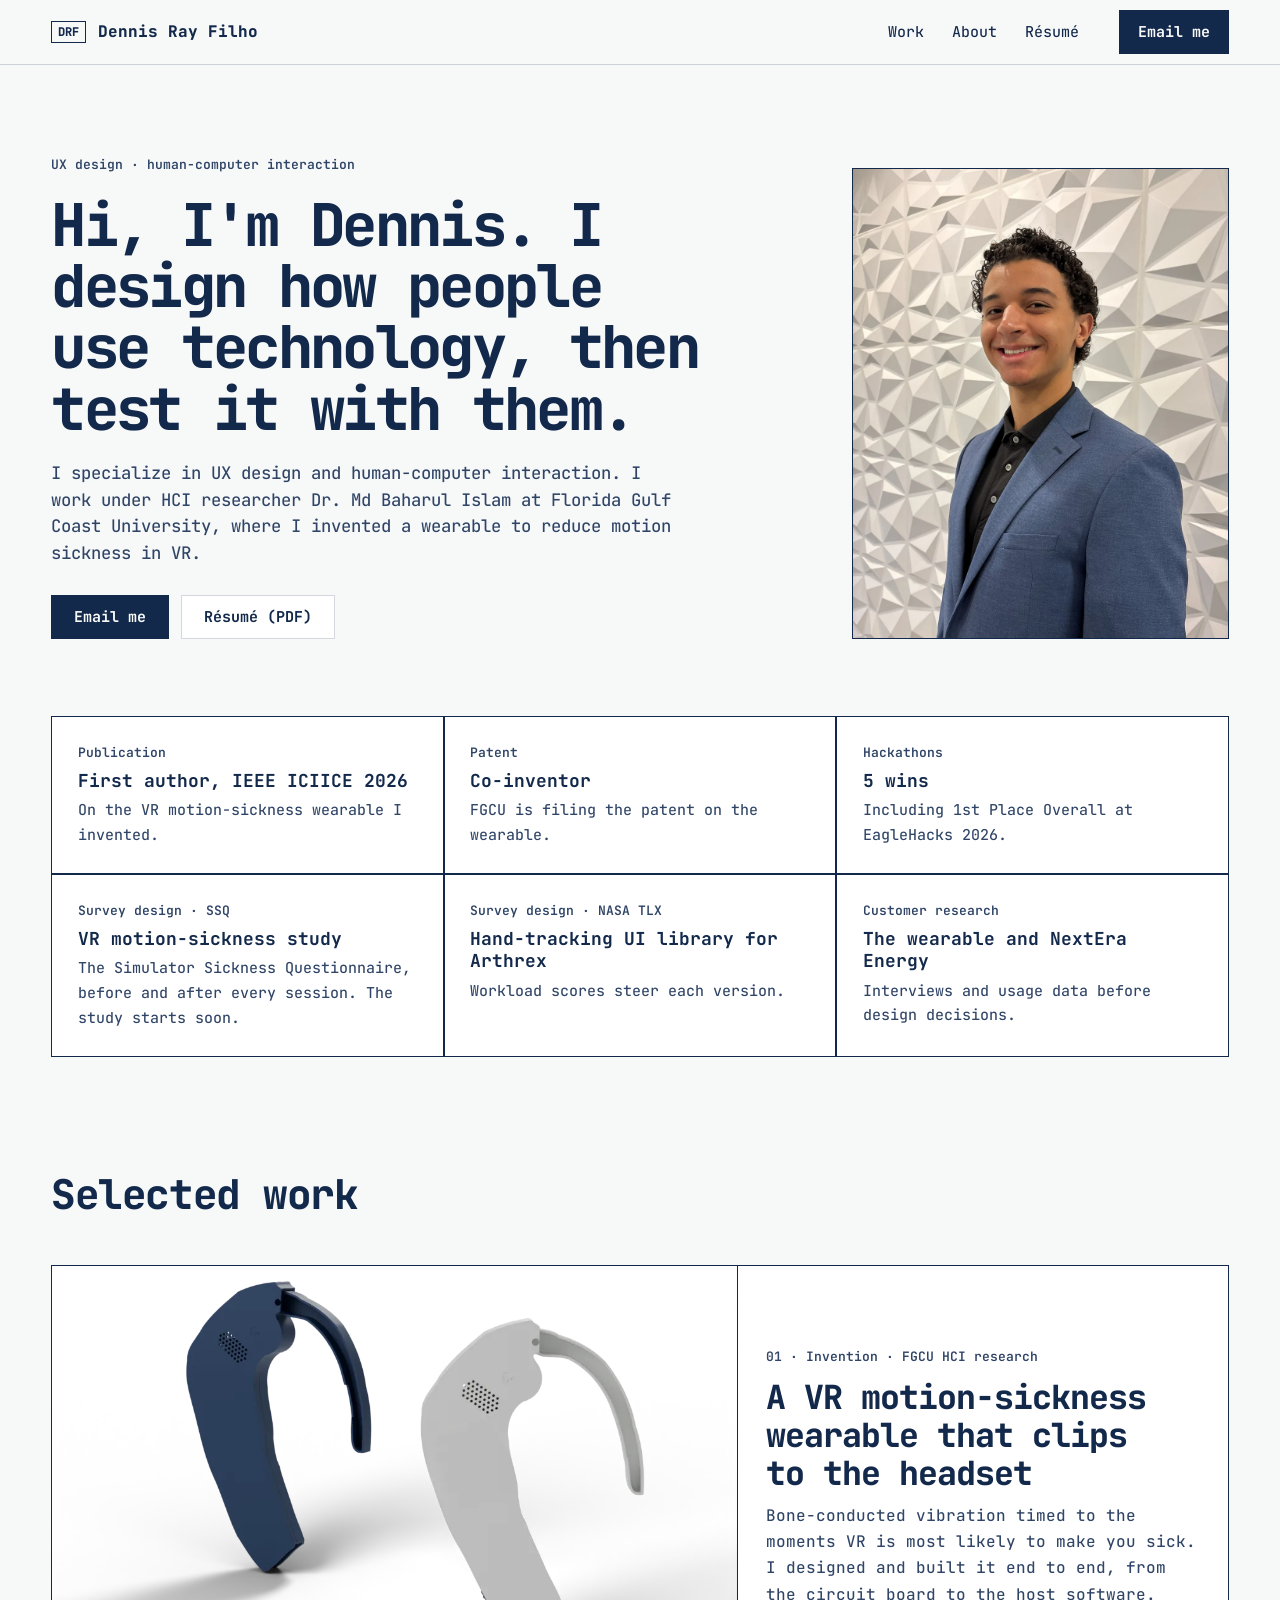
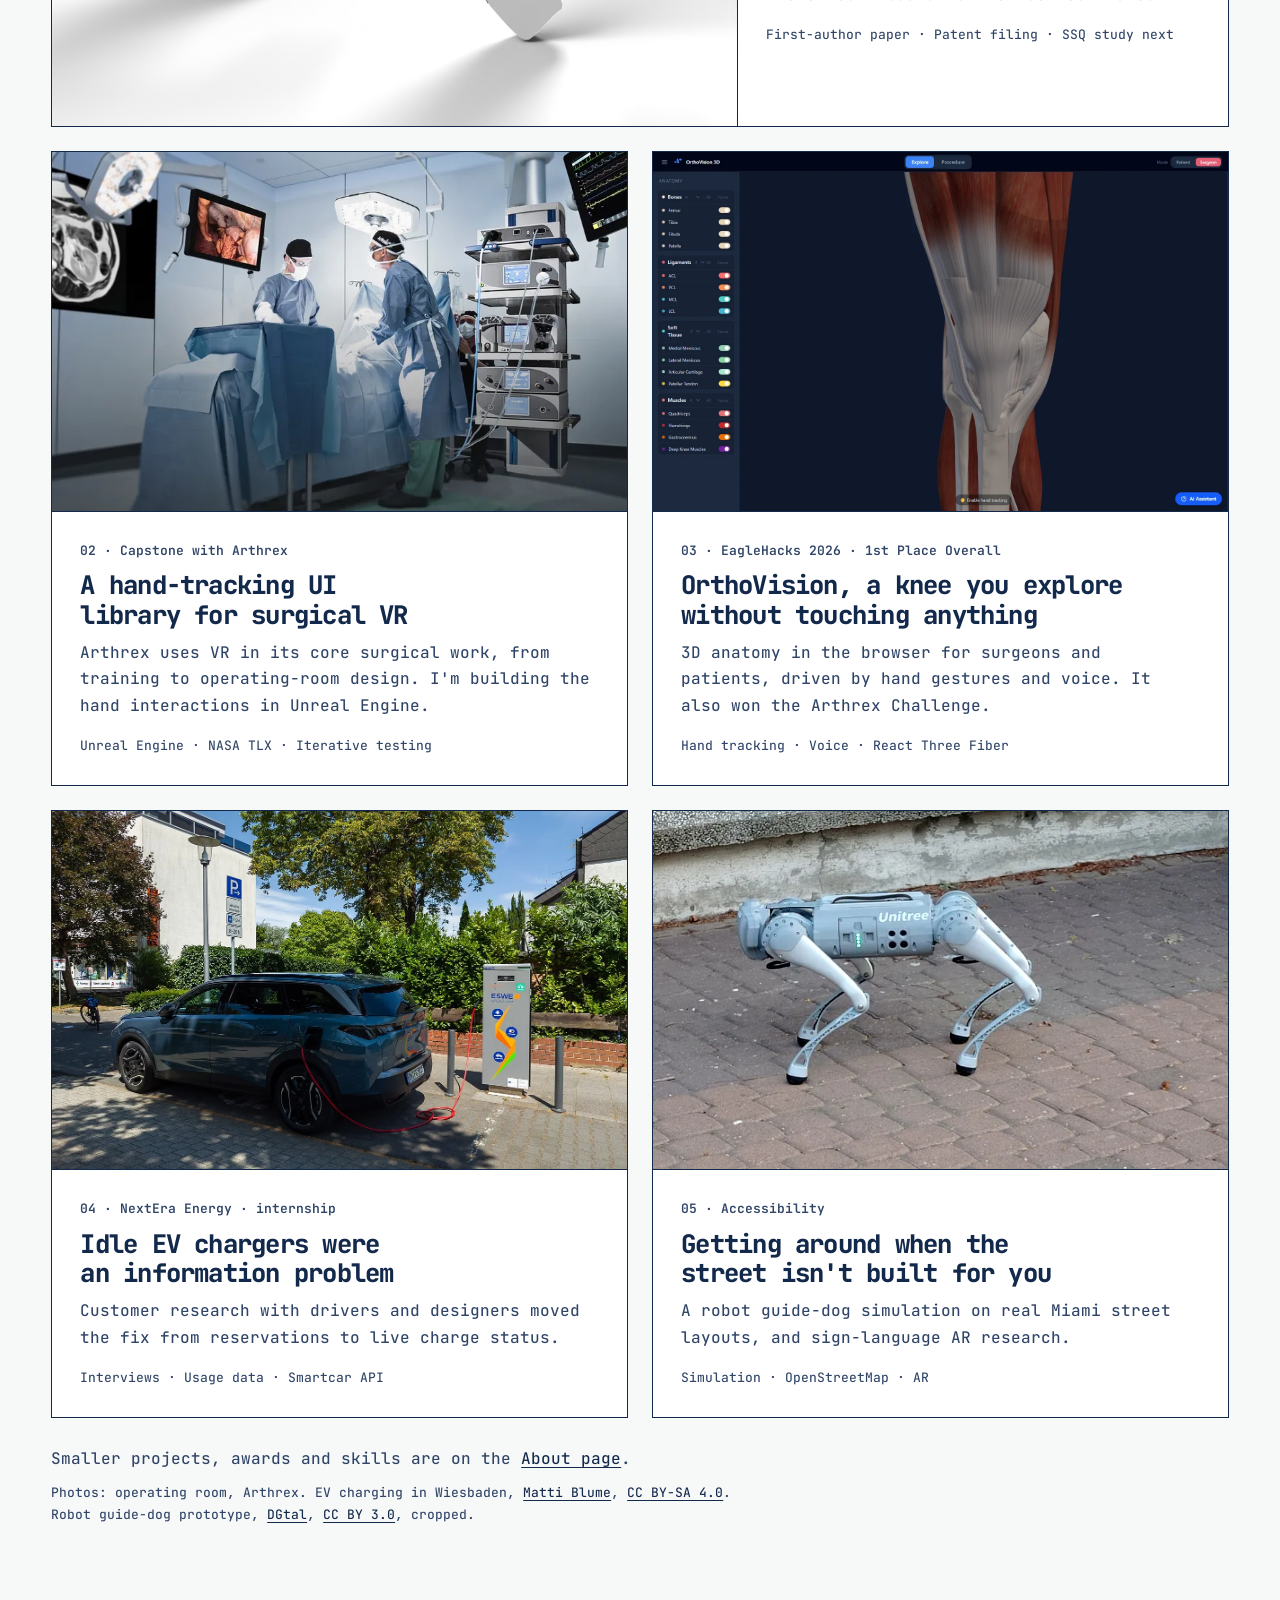
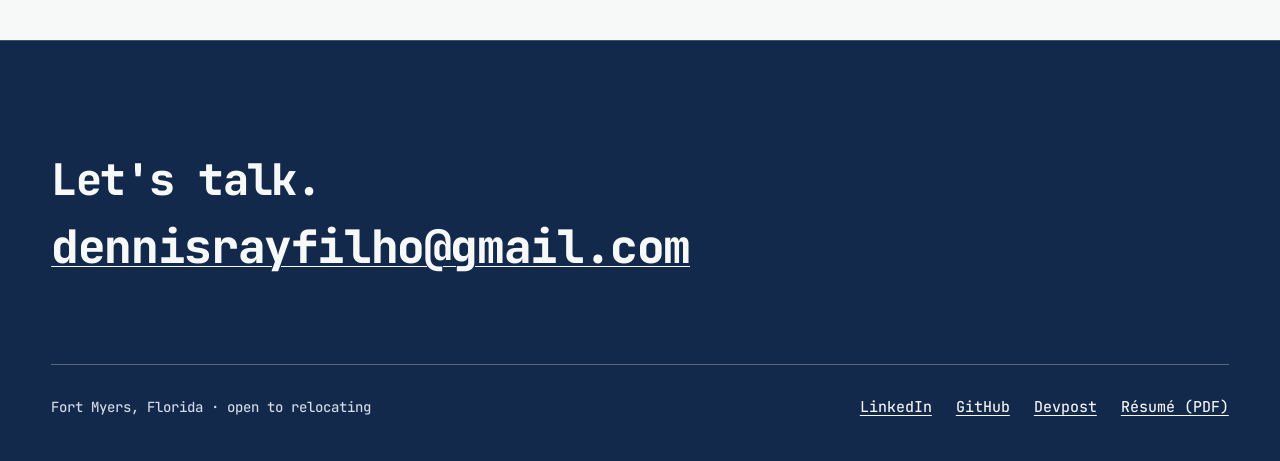
==== commit 3e29326f: "New portfolio: short home page with project cards and one page per project - Home: introduction (UX " ====
--- a/index.html
+++ b/index.html
@@ -1,265 +1,137 @@
 <!doctype html>
-<html lang="en" data-motion>
+<html lang="en">
 <head>
 <meta charset="utf-8">
 <meta name="viewport" content="width=device-width, initial-scale=1, viewport-fit=cover">
-<title>Dennis Ray Filho · Portfolio</title>
-<meta name="description" content="Product design and HCI case studies by Dennis Ray Filho: EV charging, touch-free surgical interfaces, a VR cybersickness invention, and accessible navigation.">
-<meta name="theme-color" content="#ffffff">
+<title>Dennis Ray Filho · UX design and HCI</title>
+<meta name="description" content="Dennis Ray Filho specializes in UX design and human-computer interaction: a patent-pending VR motion-sickness wearable, a hand-tracking UI library for Arthrex, and the research behind them.">
+<meta property="og:title" content="Dennis Ray Filho · Portfolio">
+<meta property="og:description" content="UX design and human-computer interaction: a patent-pending VR motion-sickness wearable, a hand-tracking UI library for Arthrex, and the research behind them.">
+<meta property="og:image" content="https://dennisr7.github.io/assets/img/og.jpg">
+<meta name="theme-color" content="#f7f8f8">
+<link rel="icon" href="assets/img/favicon.svg" type="image/svg+xml">
 <link rel="preconnect" href="https://fonts.googleapis.com">
 <link rel="preconnect" href="https://fonts.gstatic.com" crossorigin>
-<link href="https://fonts.googleapis.com/css2?family=JetBrains+Mono:wght@400..800&family=Inter:wght@400;500;600&display=swap" rel="stylesheet">
-<script>document.documentElement.classList.add('mo-js');setTimeout(()=>document.documentElement.classList.add('mo-safe'),2500)</script>
-<link rel="modulepreload" href="assets/moments/moments.js">
-<link rel="modulepreload" href="assets/moments/lib.js">
-<style>
-:root{
-  --bg:#ffffff; --surface:#f4f4f4; --ink:#111111; --muted:#6b6b6b; --line:#e3e3e3;
-  --accent:#1a4be0; --p-bg:#ffffff; --p-surface:#f4f4f4; --p-inv-bg:#111111;
-  --mono:"JetBrains Mono",ui-monospace,Menlo,monospace; --sans:Inter,-apple-system,BlinkMacSystemFont,"Segoe UI",sans-serif;
-  --gut:clamp(16px,4vw,48px); --r-lg:2px;
-}
-*{box-sizing:border-box}
-html{scroll-behavior:smooth}
-body{margin:0;background:var(--bg);color:var(--ink);font:17px/1.65 var(--sans);-webkit-font-smoothing:antialiased}
-.wrap{max-width:1120px;margin:0 auto;padding:0 var(--gut)}
-.ground-inverse{--bg:#111111;--surface:#1c1c1c;--ink:#f4f4f4;--muted:#a3a3a3;--line:#2b2b2b;--accent:#8aa6ff;background:var(--bg);color:var(--ink)}
-.ground-surface{background:var(--surface)}
-.ground-surface .facts div{background:var(--surface)}
-a{color:var(--accent)}
-h1,h2,h3,.label,.nav,.chip,.num{font-family:var(--mono)}
-
-.nav{position:sticky;top:0;z-index:50;background:color-mix(in srgb,#fff 88%,transparent);backdrop-filter:blur(10px);border-bottom:1px solid #e3e3e3}
-.nav .wrap{display:flex;align-items:center;justify-content:space-between;height:56px;gap:16px}
-.nav__name{font-weight:700;color:#111;text-decoration:none;letter-spacing:-.01em;white-space:nowrap}
-.nav__links{display:flex;gap:22px;font-size:13px}
-.nav__links a{color:#111;text-decoration:none}
-.nav__links a:hover{color:#1a4be0}
-@media (max-width:720px){.nav__links .opt{display:none}}
-
-.hero{padding:clamp(72px,12vw,150px) 0 clamp(56px,8vw,96px)}
-.label{display:block;font-size:12px;text-transform:uppercase;letter-spacing:.1em;color:var(--muted);margin-bottom:18px}
-.mo-lt__type{font-size:clamp(48px,8.5vw,128px);line-height:1;letter-spacing:-.04em;margin:0;font-weight:700;max-width:12ch}
-.hero__lede{font-size:clamp(18px,2vw,22px);line-height:1.55;max-width:48ch;margin:32px 0 0;color:#2a2a2a}
-.btn-row{display:flex;flex-wrap:wrap;gap:12px;margin-top:36px}
-.btn{font-family:var(--mono);font-size:14px;padding:12px 18px;border:1px solid var(--ink);color:var(--ink);text-decoration:none;border-radius:var(--r-lg)}
-.btn--primary{background:var(--accent);border-color:var(--accent);color:#fff}
-.btn:hover{opacity:.85}
-
-.index{display:grid;grid-template-columns:repeat(4,1fr);border-top:1px solid var(--line);border-bottom:1px solid var(--line)}
-.index a{padding:22px 18px 26px;text-decoration:none;color:var(--ink);border-right:1px solid var(--line)}
-.index a:first-child{padding-left:0}
-.index a:last-child{border-right:0}
-.index .num{color:var(--accent);font-size:12px}
-.index strong{display:block;font-family:var(--mono);font-size:15px;margin:6px 0 4px;letter-spacing:-.01em}
-.index span.s{font-size:13px;color:var(--muted)}
-@media (max-width:820px){.index{grid-template-columns:1fr 1fr}.index a{border-right:0;border-bottom:1px solid var(--line);padding-left:0}}
-@media (max-width:480px){.index{grid-template-columns:1fr}}
-
-.case{padding:clamp(72px,10vw,128px) 0}
-.case__head{display:grid;grid-template-columns:minmax(0,1fr) minmax(0,1fr);gap:clamp(24px,5vw,72px);align-items:end;margin-bottom:clamp(40px,6vw,72px)}
-.case__head h2{font-size:clamp(32px,4.6vw,56px);line-height:1.05;letter-spacing:-.035em;margin:0}
-.case__sum{font-size:19px;line-height:1.55;margin:0}
-.meta{display:flex;flex-wrap:wrap;gap:8px;margin-top:18px}
-.chip{font-size:12px;border:1px solid var(--line);padding:4px 10px;color:var(--muted);border-radius:var(--r-lg)}
-.body{display:grid;grid-template-columns:200px minmax(0,1fr);gap:0 clamp(24px,5vw,72px)}
-.body h3{font-size:12px;text-transform:uppercase;letter-spacing:.1em;color:var(--accent);margin:0;padding-top:22px;border-top:1px solid var(--line)}
-.body .txt{padding-top:22px;border-top:1px solid var(--line);margin-bottom:40px;max-width:66ch}
-.body .txt p{margin:0 0 14px}
-.body .txt ul{margin:0 0 14px;padding-left:20px}
-.body .txt li{margin-bottom:12px}
-.facts{display:grid;grid-template-columns:repeat(auto-fit,minmax(170px,1fr));gap:1px;background:var(--line);border:1px solid var(--line);margin:8px 0 18px}
-.facts div{background:var(--bg);padding:16px}
-.facts b{display:block;font-family:var(--mono);font-size:22px;letter-spacing:-.02em}
-.facts span{font-size:13px;color:var(--muted)}
-@media (max-width:820px){.case__head,.body{grid-template-columns:1fr}.body h3{border-top:0;padding-top:0}.body .txt{border-top:0;padding-top:8px}}
-
-footer{padding:48px 0 64px;border-top:1px solid var(--line);font-size:14px;color:var(--muted)}
-footer .wrap{display:flex;flex-wrap:wrap;justify-content:space-between;gap:16px}
-footer a{color:var(--muted)}
-</style>
+<link href="https://fonts.googleapis.com/css2?family=JetBrains+Mono:wght@400..800&display=swap" rel="stylesheet">
+<link rel="stylesheet" href="assets/site.css">
 </head>
 <body>
+<a class="skip" href="#main">Skip to content</a>
+
 <header class="nav">
-  <div class="wrap">
-    <a class="nav__name" href="#top">Dennis Ray Filho</a>
-    <nav class="nav__links" aria-label="Main">
-      <a href="#ev" class="opt">Work</a>
-      <a href="https://www.linkedin.com/in/dennis-ray-filho-09258727b">LinkedIn</a>
-      <a href="https://github.com/dennisr7">GitHub</a>
-      <a href="https://devpost.com/dennisr7" class="opt">Devpost</a>
+  <div class="wrap nav__bar">
+    <a class="nav__name" href="index.html" aria-current="page"><span class="mark" aria-hidden="true">DRF</span><span>Dennis Ray Filho</span></a>
+    <nav aria-label="Main">
+      <ul class="nav__links">
+        <li><a href="#work">Work</a></li>
+        <li><a href="about.html">About</a></li>
+        <li class="opt"><a href="assets/Dennis_Ray_Filho_Resume.pdf">Résumé</a></li>
+      </ul>
     </nav>
+    <a class="btn btn--primary nav__cta" href="mailto:dennisrayfilho@gmail.com">Email me</a>
   </div>
 </header>
 
-<main id="top">
-<section class="hero">
-  <div class="wrap" data-moment="liquid-type" data-moment-opts='{"strength": 1}'>
-    <span class="label">Product design · HCI · prototyping</span>
-    <h1 class="mo-lt__type">Interfaces for awkward situations.</h1>
-    <p class="hero__lede">I'm a Computer Science student at Florida Gulf Coast University (Data Science concentration, graduating May 2027) and an HCI Research Assistant. I design for people who can't use a product the usual way: a surgeon who can't touch a screen, a VR user getting motion sick, a driver who doesn't know their car is done charging. Then I build the prototype myself, whether that takes code, a circuit board or a 3D-printed part.</p>
-    <div class="btn-row">
-      <a class="btn btn--primary" href="#ev">See the work</a>
-      <a class="btn" href="https://www.linkedin.com/in/dennis-ray-filho-09258727b">LinkedIn</a>
+<main id="main">
+
+  <!-- who I am, in one screen -->
+  <section class="intro" aria-labelledby="intro-h">
+    <div class="wrap grid intro__grid">
+      <div class="span-7 stack intro__text">
+        <span class="t-label">UX design · human-computer interaction</span>
+        <h1 id="intro-h">Hi, I'm Dennis. I design how people use technology, then test it with&nbsp;them.</h1>
+        <p class="lead">I specialize in UX design and human-computer interaction. I work under HCI researcher Dr. Md Baharul Islam at Florida Gulf Coast University, where I invented a wearable to reduce motion sickness in VR.</p>
+        <div class="btn-row"><a class="btn btn--primary" href="mailto:dennisrayfilho@gmail.com">Email me</a><a class="btn btn--secondary" href="assets/Dennis_Ray_Filho_Resume.pdf">Résumé (PDF)</a></div>
+      </div>
+      <figure class="span-4 start-9 portrait">
+        <img src="assets/img/headshot.webp" alt="Dennis Ray Filho, smiling, in a blue blazer against a white geometric wall" width="960" height="1200" fetchpriority="high">
+      </figure>
+    </div>
+    <div class="wrap">
+      <ul class="facts" aria-label="Highlights">
+        <li><span class="t-label">Publication</span><b>First author, IEEE ICIICE 2026</b><span>On the VR motion-sickness wearable I invented.</span></li>
+        <li><span class="t-label">Patent</span><b>Co-inventor</b><span>FGCU is filing the patent on the wearable.</span></li>
+        <li><span class="t-label">Hackathons</span><b>5 wins</b><span>Including 1st Place Overall at EagleHacks 2026.</span></li>
+        <li><span class="t-label">Survey design · SSQ</span><b>VR motion-sickness study</b><span>The Simulator Sickness Questionnaire, before and after every session. The study starts soon.</span></li>
+        <li><span class="t-label">Survey design · NASA TLX</span><b>Hand-tracking UI library for Arthrex</b><span>Workload scores steer each version.</span></li>
+        <li><span class="t-label">Customer research</span><b>The wearable and NextEra Energy</b><span>Interviews and usage data before design decisions.</span></li>
+      </ul>
+    </div>
+  </section>
+
+  <!-- the work: one card per project, each opens its own page -->
+  <section class="section" id="work" aria-labelledby="work-h">
+    <div class="wrap">
+      <div class="section-head">
+        <h2 id="work-h">Selected work</h2>
+      </div>
+      <div class="cards">
+        <a class="card card--lead" href="work/cybersickness.html">
+          <div class="card__media card__media--paper"><img src="assets/img/hook_pair_white-navy.webp" alt="" width="1080" height="1350" loading="lazy"></div>
+          <div class="card__body">
+            <span class="t-label">01 · Invention · FGCU HCI research</span>
+            <h3>A VR motion-sickness wearable that clips to the headset</h3>
+            <p>Bone-conducted vibration timed to the moments VR is most likely to make you sick. I designed and built it end to end, from the circuit board to the host software.</p>
+            <span class="card__meta">First-author paper · Patent filing · SSQ study next</span>
+          </div>
+        </a>
+        <a class="card" href="work/arthrex.html">
+          <div class="card__media card__media--or"><img src="assets/img/arthrex_or.webp" alt="" width="1600" height="526" loading="lazy"></div>
+          <div class="card__body">
+            <span class="t-label">02 · Capstone with Arthrex</span>
+            <h3>A hand-tracking UI library for surgical VR</h3>
+            <p>Arthrex uses VR in its core surgical work, from training to operating-room design. I'm building the hand interactions in Unreal Engine.</p>
+            <span class="card__meta">Unreal Engine · NASA TLX · Iterative testing</span>
+          </div>
+        </a>
+        <a class="card" href="work/orthovision.html">
+          <div class="card__media"><img src="assets/img/orthovision.webp" alt="" width="1600" height="1000" loading="lazy"></div>
+          <div class="card__body">
+            <span class="t-label">03 · EagleHacks 2026 · 1st Place Overall</span>
+            <h3>OrthoVision, a knee you explore without touching anything</h3>
+            <p>3D anatomy in the browser for surgeons and patients, driven by hand gestures and voice. It also won the Arthrex Challenge.</p>
+            <span class="card__meta">Hand tracking · Voice · React Three Fiber</span>
+          </div>
+        </a>
+        <a class="card" href="work/nextera.html">
+          <div class="card__media"><img src="assets/img/ev_charging.webp" alt="" width="1280" height="959" loading="lazy"></div>
+          <div class="card__body">
+            <span class="t-label">04 · NextEra Energy · internship</span>
+            <h3>Idle EV chargers were an information problem</h3>
+            <p>Customer research with drivers and designers moved the fix from reservations to live charge status.</p>
+            <span class="card__meta">Interviews · Usage data · Smartcar API</span>
+          </div>
+        </a>
+        <a class="card" href="work/accessibility.html">
+          <div class="card__media"><img src="assets/img/robot_guide_dog_card.webp" alt="" width="946" height="591" loading="lazy"></div>
+          <div class="card__body">
+            <span class="t-label">05 · Accessibility</span>
+            <h3>Getting around when the street isn't built for you</h3>
+            <p>A robot guide-dog simulation on real Miami street layouts, and sign-language AR research.</p>
+            <span class="card__meta">Simulation · OpenStreetMap · AR</span>
+          </div>
+        </a>
+      </div>
+      <p class="after-cards">Smaller projects, awards and skills are on the <a href="about.html">About page</a>.</p>
+      <p class="credits">Photos: operating room, Arthrex. EV charging in Wiesbaden, <a href="https://commons.wikimedia.org/wiki/File:Vehicle_charging_station,_Wiesbaden_(LRM_20250705_151148).jpg">Matti Blume</a>, <a href="https://creativecommons.org/licenses/by-sa/4.0/">CC BY-SA 4.0</a>. Robot guide-dog prototype, <a href="https://commons.wikimedia.org/wiki/File:Robotic_Guide_Dog_prototype.jpg">DGtal</a>, <a href="https://creativecommons.org/licenses/by/3.0/">CC BY 3.0</a>, cropped.</p>
+    </div>
+  </section>
+</main>
+
+<footer class="foot" id="contact" aria-labelledby="contact-h">
+  <div class="wrap">
+    <h2 id="contact-h" class="foot__h">Let's talk.</h2>
+    <a class="foot__mail" href="mailto:dennisrayfilho@gmail.com">dennisrayfilho@gmail.com</a>
+    <div class="foot__row">
+      <p>Fort Myers, Florida · open to relocating</p>
+      <ul>
+        <li><a href="https://www.linkedin.com/in/dennis-ray-filho-09258727b">LinkedIn</a></li>
+        <li><a href="https://github.com/dennisr7">GitHub</a></li>
+        <li><a href="https://devpost.com/dennisr7">Devpost</a></li>
+        <li><a href="assets/Dennis_Ray_Filho_Resume.pdf">Résumé (PDF)</a></li>
+      </ul>
     </div>
   </div>
-</section>
-
-<div class="wrap">
-<nav class="index" aria-label="Case studies">
-  <a href="#ev"><span class="num">01</span><strong>EV charging</strong><span class="s">NextEra Energy internship</span></a>
-  <a href="#ortho"><span class="num">02</span><strong>OrthoVision</strong><span class="s">1st Overall, EagleHacks 2026</span></a>
-  <a href="#bcv"><span class="num">03</span><strong>VR cybersickness</strong><span class="s">Invention, FGCU research</span></a>
-  <a href="#paw"><span class="num">04</span><strong>Pawthfinder</strong><span class="s">Accessibility, ShellHacks 2026</span></a>
-</nav>
-</div>
-
-<section class="case" id="ev">
-<div class="wrap">
-  <div class="case__head">
-    <div>
-      <span class="label">01 · NextEra Energy · Summer 2026</span>
-      <h2>Idle chargers were an information problem.</h2>
-    </div>
-    <div>
-      <p class="case__sum">An EV charging reservation feature, designed around the real cause of idle chargers: drivers had no way to know their car had finished.</p>
-      <div class="meta"><span class="chip">User interviews</span><span class="chip">Usage data</span><span class="chip">Root-cause analysis</span><span class="chip">Smartcar API</span></div>
-    </div>
-  </div>
-  <div class="body">
-    <h3>Brief</h3>
-    <div class="txt">
-      <p>During my IT internship at NextEra Energy, I designed an EV charging reservation feature. The complaint behind it was idle time. Cars stayed plugged in long after they had finished charging, so the next driver arrived to a charger that was occupied but doing nothing.</p>
-      <p>Reservations were the solution already on the table. Before designing them, I wanted to know why cars were sitting there in the first place, because a booking system only helps if the cause is competition for chargers.</p>
-    </div>
-    <h3>Research</h3>
-    <div class="txt">
-      <p>I interviewed EV drivers and product designers and studied charger-usage data. Both pointed the same way. Drivers weren't holding chargers on purpose. They plugged in, went back to work, and had nothing telling them the car was full, so they came back whenever they happened to remember.</p>
-      <p>That reframed the problem as an information gap. A reservation calendar on its own would have left the gap in place, since a driver who doesn't know they're done can overstay a booked slot as easily as an unbooked one.</p>
-    </div>
-    <h3>Design</h3>
-    <div class="txt">
-      <p>I kept reservations but made live charge status the center of the feature. It pulls charge status directly from the car through the Smartcar API, so the driver sees what the car itself reports and can free the charger as soon as it's done.</p>
-    </div>
-    <h3>Outcome</h3>
-    <div class="txt">
-      <p>I shipped the Smartcar integration that brings charge status into the reservation feature. What I took from it: a stated requirement ("add reservations") is often a guess at a solution, and a handful of interviews can be enough to find the problem behind it.</p>
-    </div>
-  </div>
-</div>
-</section>
-
-<section class="case ground-surface" id="ortho">
-<div class="wrap">
-  <div class="case__head">
-    <div>
-      <span class="label">02 · EagleHacks 2026 · 3-person team</span>
-      <h2>Anatomy you can explore without touching anything.</h2>
-    </div>
-    <div>
-      <p class="case__sum">A browser-based 3D knee for surgeons and patients, controlled by hand gestures and voice. It won 1st Place Overall and the Arthrex Challenge, and became a capstone partnership with Arthrex.</p>
-      <div class="meta"><span class="chip">Gesture interaction</span><span class="chip">Voice</span><span class="chip">MediaPipe</span><span class="chip">React Three Fiber</span><span class="chip"><a href="https://orthovision-seven.vercel.app">Live demo ↗</a></span></div>
-    </div>
-  </div>
-  <div class="body">
-    <h3>Brief</h3>
-    <div class="txt">
-      <p>Arthrex asked teams to help surgeons treat their patients better. Our answer was an interactive 3D knee with a step-by-step ACL reconstruction walkthrough, separate surgeon and patient modes, and an AI assistant. One constraint shaped everything I worked on: in a sterile field, a surgeon can't reach for a mouse or a touchscreen.</p>
-    </div>
-    <h3>My role</h3>
-    <div class="txt">
-      <p>I built the real-time hand tracking, the anatomical scene controls, and the speech-to-text interface for the assistant. My two teammates built the rest of the app.</p>
-    </div>
-    <h3>Decisions</h3>
-    <div class="txt">
-      <ul>
-        <li><strong>Gestures should do nothing until they're meant.</strong> Raw hand tracking jitters, and a model that drifts while your hand rests feels broken. My Python sidecar (MediaPipe and OpenCV) streams gestures to the browser over WebSockets at 30 FPS. Hysteresis makes a gesture hold before it switches, dead zones swallow small tremors, and EMA smoothing steadies the motion.</li>
-        <li><strong>Voice selects, hands navigate.</strong> Pointing at one of hundreds of small structures in mid-air is slow and error-prone; naming one is instant. Saying a structure's name selects it, shows it and flies the camera to it, while hands handle continuous orbit and zoom.</li>
-        <li><strong>Always show what the system understood.</strong> Touch-free input has no click to confirm it worked, so the 452-mesh model answers every selection with an animated highlight in React Three Fiber. If the highlight lands on the wrong structure, the user sees it immediately.</li>
-      </ul>
-    </div>
-    <h3>What's next</h3>
-    <div class="txt">
-      <p>The win turned into a capstone with Arthrex. We're designing a hand-tracking library in Unreal Engine to assist surgical interactions, as a sequel to OrthoVision, and planning user studies with the NASA Task Load Index to measure task performance and improve the design between rounds. I've reserved a lab for those studies under my Research Assistant privileges. There are no study results yet.</p>
-    </div>
-  </div>
-</div>
-</section>
-
-<section class="case ground-inverse" id="bcv" data-moment="iris-opens" data-moment-opts='{"from": "surface"}'>
-<div class="wrap">
-  <div class="case__head">
-    <div>
-      <span class="label">03 · FGCU HCI research · IEEE ICIICE 2026</span>
-      <h2>A motion-sickness fix that clips onto the headset.</h2>
-    </div>
-    <div>
-      <p class="case__sum">A wearable invention that times bone-conducted vibration to the moments VR is most likely to make you sick. Co-invented with Dr. Md Baharul Islam, with a provisional patent filed by FGCU.</p>
-      <div class="meta"><span class="chip">Invention</span><span class="chip">Hardware + software</span><span class="chip">Human factors</span><span class="chip"><a href="https://doi.org/10.1109/ICIICE69672.2026.11565340">Paper ↗</a></span></div>
-    </div>
-  </div>
-  <div class="body">
-    <h3>Problem</h3>
-    <div class="txt">
-      <p>Cybersickness keeps a lot of people out of VR. It comes from conflict between what the eyes see and what the inner ear feels. A fix only matters if people will actually wear it, so I treated comfort and setup as design requirements alongside effectiveness.</p>
-    </div>
-    <h3>The invention</h3>
-    <div class="txt">
-      <ul>
-        <li><strong>Nothing extra to strap on.</strong> A clip I designed mounts on the VR headset and uses the headset itself to hold a bone-conduction transducer firmly on the mastoid, with no separate headband and no per-user calibration.</li>
-        <li><strong>Vibration timed to physiology.</strong> It fires at peaks of linear jerk, which matches how the otolith organs sense motion and marks the moments of strongest visual-vestibular conflict, when cybersickness is most likely.</li>
-        <li><strong>Works with what people already play.</strong> A Python host app reads motion through OpenVR, so it runs alongside any SteamVR app without modifying it.</li>
-      </ul>
-    </div>
-    <h3>Built and measured</h3>
-    <div class="txt">
-      <p>I took it from concept to a small manufactured batch: a custom PCB, ESP32-S3 firmware written in C++ with PlatformIO, and a custom Swift iOS app to measure latency.</p>
-      <div class="facts">
-        <div><b>$49.06</b><span>per unit, 10-unit PCB run</span></div>
-        <div><b>0%</b><span>packet loss over 1,000 BLE packets</span></div>
-        <div><b>158.8 ms</b><span>motion-to-onset latency</span></div>
-      </div>
-    </div>
-    <h3>Status</h3>
-    <div class="txt">
-      <p>Dr. Islam and I are co-inventors on FGCU's provisional patent, and FGCU has committed full funding toward a utility patent. I'm first author on the IEEE ICIICE 2026 paper and presented the work at FGCU AI Day. We are in the process of a full human-subjects study of the device, with a lab reserved for the trials.</p>
-    </div>
-  </div>
-</div>
-</section>
-
-<section class="case" id="paw">
-<div class="wrap">
-  <div class="case__head">
-    <div>
-      <span class="label">04 · ShellHacks 2026 · team project</span>
-      <h2>Door to seat, without waiting for a curb ramp.</h2>
-    </div>
-    <div>
-      <p class="case__sum">An accessibility system that plans a robotaxi ride and the walk to it as one trip, with a robot guide dog for the walking part. I built the simulation the guide dog runs in.</p>
-      <div class="meta"><span class="chip">Accessibility</span><span class="chip">Simulation</span><span class="chip">PyBullet</span><span class="chip">A* planning</span></div>
-    </div>
-  </div>
-  <div class="body">
-    <h3>Problem</h3>
-    <div class="txt">
-      <p>Talking crosswalks and curb ramps cost thousands of dollars each, so most streets don't have them. Our team's idea was to make the safety check travel with the person rather than wait for a city to install it.</p>
-    </div>
-    <h3>My role</h3>
-    <div class="txt">
-      <p>I built the PyBullet simulation of a robot guide dog leading a blind pedestrian on real Miami streets. The worlds are generated from OpenStreetMap data, the robot reads the ground through depth-camera height maps, and it replans its path with A* when it meets a hazard. That let the team see the guiding behavior on real street layouts during a weekend hackathon.</p>
-    </div>
-  </div>
-</div>
-</section>
-</main>
-
-<footer>
-  <div class="wrap">
-    <span>Dennis Ray Filho · Fort Myers, FL · open to relocating</span>
-    <span><a href="https://www.linkedin.com/in/dennis-ray-filho-09258727b">LinkedIn</a> · <a href="https://github.com/dennisr7">GitHub</a> · <a href="https://devpost.com/dennisr7">Devpost</a> · built with Claude Code</span>
-  </div>
 </footer>
-<script type="module" src="assets/moments/moments.js"></script>
 </body>
 </html>
--- a/assets/site.css
+++ b/assets/site.css
@@ -0,0 +1,371 @@
+/* Dennis Ray Filho, portfolio.
+   Look borrowed from the Hook site (v6) on purpose: the earhook is the same design, so the portfolio
+   speaks the device's language. Navy ink on drafting paper, JetBrains Mono, square corners,
+   ruled strips instead of cards, one navy band as the accent.
+   Light only: the turning frames and the photos are rendered on this paper colour. */
+
+:root {
+  --paper: #f7f8f8;
+  --surface: #ffffff;
+  --ink: #13294b;
+  --muted: #2f4466;
+  --rule: color-mix(in srgb, var(--ink) 18%, transparent);
+  --rule-strong: var(--ink);
+  --band: #13294b;
+  --band-ink: #f7f8f8;
+  --band-muted: #d6dde7;
+  --font: "JetBrains Mono", ui-monospace, "SFMono-Regular", Menlo, Consolas, monospace;
+  --gutter: clamp(16px, 2vw, 24px);
+  --pad: clamp(16px, 4vw, 80px);
+  --sec: clamp(64px, 9vw, 128px);
+  --nav-h: 64px;
+}
+
+*, *::before, *::after { box-sizing: border-box; }
+html { -webkit-text-size-adjust: 100%; scroll-padding-top: calc(var(--nav-h) + 16px); }
+@media (prefers-reduced-motion: no-preference) { html { scroll-behavior: smooth; } }
+body { margin: 0; background: var(--paper); color: var(--ink); font-family: var(--font); font-size: 16px; line-height: 1.65; font-weight: 450; }
+img, svg, canvas { max-width: 100%; }
+h1, h2, h3 { margin: 0; font-weight: 750; color: var(--ink); text-wrap: balance; }
+h2 { font-size: clamp(28px, 3.2vw, 46px); line-height: 1.08; letter-spacing: -0.035em; }
+h3 { font-size: clamp(17px, 1.4vw, 20px); line-height: 1.3; letter-spacing: -0.01em; }
+p { margin: 0; max-width: 62ch; }
+a { color: var(--ink); text-decoration: underline; text-underline-offset: 3px; text-decoration-thickness: 1px; }
+a:hover { text-decoration-thickness: 2px; }
+b { font-weight: 700; }
+
+/* every control shows it can be used, and where the keyboard is */
+a[href], button, summary, label[for] { cursor: pointer; }
+button[disabled] { cursor: not-allowed; }
+:focus-visible { outline: 2px solid var(--ink); outline-offset: 3px; }
+.band :focus-visible, .foot :focus-visible { outline-color: var(--band-ink); }
+
+.skip { position: absolute; left: 12px; top: -60px; z-index: 50; background: var(--ink); color: var(--paper); padding: 10px 14px; }
+.skip:focus { top: 12px; }
+
+.wrap { width: 100%; max-width: 1360px; margin-inline: auto; padding-inline: var(--pad); }
+.grid { display: grid; grid-template-columns: repeat(12, minmax(0, 1fr)); column-gap: var(--gutter); row-gap: 28px; }
+.grid > * { grid-column: 1 / -1; min-width: 0; }
+@media (min-width: 1024px) {
+  /* the span sets the end and the start class the start, so the two combine */
+  .grid > [class*="span-"] { grid-column-start: auto; }
+  .span-3 { grid-column-end: span 3; } .span-4 { grid-column-end: span 4; } .span-5 { grid-column-end: span 5; }
+  .span-6 { grid-column-end: span 6; } .span-7 { grid-column-end: span 7; } .span-8 { grid-column-end: span 8; }
+  .grid > .span-12 { grid-column: 1 / -1; }
+  .grid > .start-5 { grid-column-start: 5; } .grid > .start-9 { grid-column-start: 9; } .grid > .start-6 { grid-column-start: 6; } .grid > .start-7 { grid-column-start: 7; } .grid > .start-8 { grid-column-start: 8; }
+}
+.stack { display: grid; gap: 20px; align-content: start; }
+
+/* small lowercase labels, as on the Hook's figures; no wide tracking */
+.t-label { display: block; font-size: 13px; font-weight: 600; color: var(--muted); letter-spacing: 0; }
+.lead { font-size: clamp(17px, 1.35vw, 19px); line-height: 1.55; }
+.meta { font-size: 13px; color: var(--muted); }
+.note { padding: 12px 0; border-top: 1px solid var(--rule); border-bottom: 1px solid var(--rule); font-size: 15px; }
+
+/* ---------- buttons: square, navy, 44px tall ---------- */
+.btn { display: inline-flex; align-items: center; justify-content: center; min-height: 44px; padding: 10px 22px; border: 1.5px solid var(--ink); font: inherit; font-size: 15px; font-weight: 700; text-decoration: none; line-height: 1.2; transition: background .15s, color .15s; }
+.btn--primary { background: var(--ink); color: var(--paper); }
+.btn--primary:hover { background: #0b1a33; color: var(--paper); }
+.btn--secondary, .btn--small { background: var(--surface); color: var(--ink); border-color: var(--rule); }
+.btn--secondary:hover, .btn--small:hover { border-color: var(--ink); }
+.btn:active { transform: translateY(1px); }
+.btn--small { min-height: 44px; padding: 8px 14px; font-size: 13px; }
+.btn-row { display: flex; flex-wrap: wrap; gap: 12px; }
+
+/* ---------- nav ---------- */
+.nav { position: fixed; inset: 0 0 auto; z-index: 20; background: color-mix(in srgb, var(--paper) 94%, transparent); border-bottom: 1px solid var(--rule); }
+.nav__bar { height: var(--nav-h); display: flex; align-items: center; gap: 28px; }
+.nav__name { display: inline-flex; align-items: center; gap: 12px; font-weight: 750; text-decoration: none; min-height: 44px; }
+.mark { border: 1.5px solid var(--ink); padding: 1px 6px; font-size: 12px; line-height: 1.5; }
+.nav nav { margin-left: auto; }
+.nav__links { list-style: none; margin: 0; padding: 0; display: flex; gap: 4px; }
+.nav__links a { display: inline-flex; align-items: center; min-height: 44px; padding: 0 12px; text-decoration: none; font-size: 15px; }
+.nav__links a:hover, .nav__links a[aria-current] { text-decoration: underline; }
+.nav__cta { padding-inline: 18px; }
+@media (max-width: 860px) { .nav__links .opt { display: none; } }
+@media (max-width: 560px) {
+  .nav__bar { gap: 8px; }
+  .nav__name span:last-child { display: none; }
+  .nav__links a { padding: 0 10px; font-size: 14px; }
+  .nav__cta { padding-inline: 12px; font-size: 14px; }
+}
+
+/* ---------- sections ---------- */
+.section, .case { padding-block: var(--sec); }
+.section-head { display: grid; gap: 14px; margin-bottom: clamp(28px, 4vw, 48px); max-width: 62ch; }
+.case + .case, .case + .section, .section + .case, .section + .section { border-top: 1px solid var(--rule); }
+.band + .section, .section + .band, .case + .band, .band + .case { border-top: 0; }
+.case--surface { background: var(--surface); }
+.case__head { margin-bottom: clamp(36px, 5vw, 64px); align-items: start; }
+.case__head h2 { margin-top: 14px; font-size: clamp(30px, 3.8vw, 54px); letter-spacing: -0.04em; }
+
+/* ---------- the opening: the scroll stage (from the Hook site) ---------- */
+.scrub { position: relative; height: 420vh; background: var(--paper); }
+.scrub__stage { position: sticky; top: 0; height: 100vh; height: 100svh; overflow: hidden; }
+.scrub__grid { height: 100%; display: grid; grid-template-columns: repeat(12, minmax(0, 1fr)); column-gap: var(--gutter); align-items: center; padding-top: var(--nav-h); }
+.scrub__copy { grid-column: 1 / span 5; position: relative; height: min(560px, 74svh); }
+.scrub__chap { position: absolute; left: 0; right: 0; top: 50%; transform: translateY(calc(-50% + 16px)); opacity: 0; visibility: hidden; transition: opacity .45s ease, transform .45s ease, visibility 0s linear .45s; display: grid; gap: 18px; }
+.scrub__chap.is-on { opacity: 1; visibility: visible; transform: translateY(-50%); transition: opacity .45s ease, transform .45s ease, visibility 0s; }
+.scrub__chap h1 { font-size: clamp(34px, 4.2vw, 62px); line-height: 1.04; letter-spacing: -0.045em; }
+.scrub__chap h2 { font-size: clamp(28px, 3vw, 44px); }
+.scrub__chap p { color: var(--muted); max-width: 46ch; }
+.scrub__chap .btn-row { margin-top: 10px; }
+.scrub__view { grid-column: 6 / span 7; position: relative; aspect-ratio: 1 / 1; width: min(100%, calc(100svh - 112px)); justify-self: center; }
+.scrub__view > * { position: absolute; inset: 0; width: 100%; height: 100%; display: block; }
+.scrub__view canvas:not(.is-ready) { opacity: 0; }
+.scrub__view svg { overflow: visible; pointer-events: none; }
+.scrub__meter { position: absolute; left: 0; bottom: 0; display: flex; gap: 6px; }
+.scrub__meter i { width: 18px; height: 2px; background: var(--rule); transition: background .3s; }
+.scrub__meter i.is-on { background: var(--ink); }
+.co { opacity: 0; transition: opacity .35s ease; }
+.co.is-on { opacity: 1; }
+.co polyline { stroke: var(--ink); stroke-width: 1.6; fill: none; vector-effect: non-scaling-stroke; }
+.co circle { fill: var(--paper); stroke: var(--ink); stroke-width: 1.6; vector-effect: non-scaling-stroke; }
+.co text { font-family: var(--font); font-size: 22px; fill: var(--ink); }
+@media (max-width: 1023px) {
+  .scrub { height: 380vh; }
+  .scrub__grid { grid-template-columns: minmax(0, 1fr); grid-template-rows: auto minmax(0, 1fr); align-items: stretch; padding-top: calc(var(--nav-h) + 4px); padding-bottom: 16px; }
+  .scrub__view { grid-column: 1; grid-row: 1; width: min(100%, 40svh); align-self: center; }
+  .scrub__copy { grid-column: 1; grid-row: 2; height: auto; min-height: 0; }
+  .scrub__chap { top: 8px; transform: translateY(12px); gap: 12px; }
+  .scrub__chap.is-on { transform: none; }
+  .scrub__chap h1 { font-size: clamp(27px, 6.6vw, 42px); }
+  .scrub__chap h2 { font-size: clamp(23px, 5.4vw, 32px); }
+  .scrub__chap p { font-size: 15px; line-height: 1.55; }
+  .scrub__meter { display: none; }
+  .co text { font-size: 30px; }
+}
+@media (max-width: 639px) { html.js:not(.calm) .scrub__chap .btn--secondary { display: none; } }   /* the résumé stays one tap away in the nav */
+@media (max-width: 380px) { .scrub__chap p { font-size: 14px; } .scrub__chap .btn { padding-inline: 14px; } }
+/* without the script, or with reduced motion: one still frame, every chapter in order */
+html:not(.js) .scrub, html.calm .scrub { height: auto; }
+html:not(.js) .scrub__stage, html.calm .scrub__stage { position: static; height: auto; overflow: visible; }
+html:not(.js) .scrub__grid, html.calm .scrub__grid { height: auto; padding-block: calc(var(--nav-h) + 40px) 40px; align-items: start; }
+html:not(.js) .scrub__copy, html.calm .scrub__copy { height: auto; display: grid; gap: 40px; }
+html:not(.js) .scrub__chap, html.calm .scrub__chap { position: static; opacity: 1; visibility: visible; transform: none; }
+html:not(.js) .scrub__meter, html.calm .scrub__meter, html:not(.js) .scrub__chap .dup, html.calm .scrub__chap .dup { display: none; }
+@media (max-width: 1023px) { html:not(.js) .scrub__copy, html.calm .scrub__copy { grid-row: 2; } }
+@media (min-width: 1024px) { html:not(.js) .scrub__view, html.calm .scrub__view { position: sticky; top: calc(var(--nav-h) + 24px); } }
+
+/* ---------- ruled strips, the Hook's "four" ---------- */
+.strip { list-style: none; margin: 0; padding: 0; display: grid; border: 1.5px solid var(--ink); background: var(--surface); }
+.strip > li { display: grid; gap: 8px; align-content: start; padding: clamp(18px, 2vw, 28px); border-left: 1.5px solid var(--ink); }
+.strip > li:first-child { border-left: 0; }
+.strip__n { font-size: clamp(28px, 3vw, 40px); font-weight: 800; line-height: 1; letter-spacing: -0.03em; }
+.strip b { font-size: clamp(17px, 1.4vw, 20px); line-height: 1.25; }
+.strip span:not(.strip__n) { color: var(--muted); font-size: 15px; }
+.strip--4 { grid-template-columns: repeat(4, minmax(0, 1fr)); }
+.index > li { padding: 0; }
+.index a { display: grid; gap: 10px; align-content: start; height: 100%; padding: clamp(18px, 2vw, 28px); text-decoration: none; transition: background .15s; }
+.index a:hover { background: color-mix(in srgb, var(--ink) 5%, var(--surface)); }
+.index a:hover b { text-decoration: underline; text-underline-offset: 4px; }
+.strip--stack > li { border-left: 0; border-top: 1.5px solid var(--ink); grid-template-columns: 56px minmax(0, 1fr); column-gap: 14px; row-gap: 4px; }
+.strip--stack > li:first-child { border-top: 0; }
+.conds { align-self: start; }
+.strip--stack .strip__n { grid-row: span 2; }
+@media (max-width: 1023px) and (min-width: 640px) {
+  .strip--4 { grid-template-columns: repeat(2, minmax(0, 1fr)); }
+  .strip--4 > li:nth-child(3) { border-left: 0; }
+  .strip--4 > li:nth-child(n+3) { border-top: 1.5px solid var(--ink); }
+}
+@media (max-width: 639px) {
+  .strip--4 { grid-template-columns: minmax(0, 1fr); }
+  .strip--4 > li { border-left: 0; border-top: 1.5px solid var(--ink); }
+  .strip--4 > li:first-child { border-top: 0; }
+  .index a { grid-template-columns: 48px minmax(0, 1fr); column-gap: 12px; row-gap: 4px; padding: 16px; }
+  .index .strip__n { grid-row: span 2; font-size: 26px; }
+}
+
+/* ---------- rows: name left, value right ---------- */
+.rows { list-style: none; margin: 0; padding: 0; border-top: 1.5px solid var(--ink); }
+.rows > li { display: grid; grid-template-columns: minmax(84px, 28%) minmax(0, 1fr); gap: 16px; padding: 12px 0; border-bottom: 1px solid var(--rule); font-size: 15px; }
+.rows > li > span:first-child { color: var(--muted); font-weight: 600; }
+.rows a { overflow-wrap: anywhere; }
+.rows--long > li { grid-template-columns: minmax(120px, 32%) minmax(0, 1fr); }
+@media (max-width: 639px) { .rows--long > li { grid-template-columns: minmax(0, 1fr); gap: 2px; } }
+
+/* ---------- case bodies ---------- */
+.body { margin-top: clamp(48px, 6vw, 80px); row-gap: 20px; }
+.body > h3 { padding-top: 4px; }
+.body > :not(h3) { margin-bottom: clamp(28px, 4vw, 52px); }
+@media (min-width: 1024px) { .body > h3 { grid-column: 1 / span 3; } }
+.txt { display: grid; gap: 16px; }
+.decisions { margin: 0; display: grid; border-top: 1.5px solid var(--ink); }
+.decisions > div { display: grid; grid-template-columns: minmax(0, 15ch) minmax(0, 1fr); gap: 20px; padding: 16px 0; border-bottom: 1px solid var(--rule); }
+.decisions dt { font-weight: 700; }
+.decisions dd { margin: 0; color: var(--muted); }
+@media (max-width: 639px) { .decisions > div { grid-template-columns: minmax(0, 1fr); gap: 4px; } }
+
+/* photographs, two side by side; the prototype gets the larger share */
+.photos { display: grid; grid-template-columns: 7fr 4fr; gap: var(--gutter); align-items: end; }
+@media (max-width: 767px) { .photos { grid-template-columns: minmax(0, 1fr); } }
+.photo { margin: 0; }
+.photo img { display: block; width: 100%; height: auto; background: var(--surface); }
+.photo figcaption, .shots figcaption { margin-top: 10px; font-size: 13px; color: var(--muted); }
+.photo--drawing img { background: transparent; mix-blend-mode: multiply; max-width: 420px; }
+
+/* the timing chart */
+.chart { margin: 0; border: 1.5px solid var(--ink); background: var(--surface); }
+.chart svg { display: block; width: 100%; height: auto; padding: 12px 8px 0; }
+.chart .ax { font-family: var(--font); font-size: 12px; fill: var(--muted); }
+.chart .c-acc, .chart .c-jerk { fill: none; stroke: var(--ink); stroke-width: 2; }
+.chart .c-acc { stroke-dasharray: 5 4; }
+.chart .base { stroke: var(--rule); }
+.chart .burst rect { fill: var(--ink); }
+.chart .burst text { font-family: var(--font); font-size: 12px; fill: var(--muted); }
+.chart .playhead { stroke: var(--ink); stroke-width: 1; opacity: 0; }
+.chart.is-playing .burst { opacity: .18; }
+.chart.is-playing .burst.is-hit { opacity: 1; transition: opacity .15s; }
+.chart.is-playing .playhead { opacity: .5; }
+.chart figcaption { display: flex; flex-wrap: wrap; align-items: center; justify-content: space-between; gap: 10px 16px; padding: 10px 14px; border-top: 1px solid var(--rule); font-size: 13px; color: var(--muted); }
+html:not(.js) [data-replay], html.calm [data-replay] { display: none; }
+
+/* the gesture pipeline: five steps on one ruled line */
+.pipe { list-style: none; margin: 8px 0 0; padding: 0; display: grid; grid-template-columns: repeat(5, minmax(0, 1fr)); border: 1.5px solid var(--ink); background: var(--surface); counter-reset: s; }
+.pipe li { padding: 14px; border-left: 1px solid var(--rule); display: grid; gap: 4px; align-content: start; font-size: 14px; }
+.pipe li:first-child { border-left: 0; }
+.pipe li::before { counter-increment: s; content: counter(s); font-weight: 800; font-size: 20px; line-height: 1; }
+.pipe span { color: var(--muted); }
+@media (max-width: 1180px) {
+  .pipe { grid-template-columns: minmax(0, 1fr); }
+  .pipe li { border-left: 0; border-top: 1px solid var(--rule); grid-template-columns: 28px minmax(0, 12ch) minmax(0, 1fr); column-gap: 12px; align-items: baseline; }
+  .pipe li:first-child { border-top: 0; }
+}
+@media (max-width: 480px) { .pipe li { grid-template-columns: 28px minmax(0, 1fr); } .pipe li span { grid-column: 2; } }
+
+/* the EV reframe: two large ruled halves */
+.reframe { display: grid; grid-template-columns: repeat(2, minmax(0, 1fr)); border: 1.5px solid var(--ink); }
+.reframe > div { display: grid; gap: 12px; align-content: start; padding: clamp(20px, 3vw, 40px); }
+.reframe > div + div { border-left: 1.5px solid var(--ink); background: var(--ink); color: var(--band-ink); }
+.reframe > div + div .t-label, .reframe > div + div span:not(.t-label) { color: var(--band-muted); }
+.reframe b { font-size: clamp(22px, 2.4vw, 34px); line-height: 1.15; letter-spacing: -0.03em; }
+.reframe span:not(.t-label) { color: var(--muted); }
+@media (max-width: 639px) { .reframe { grid-template-columns: minmax(0, 1fr); } .reframe > div + div { border-left: 0; border-top: 1.5px solid var(--ink); } }
+
+/* accessibility: two projects side by side */
+.pair { display: grid; grid-template-columns: repeat(2, minmax(0, 1fr)); gap: clamp(28px, 5vw, 80px); border-top: 1.5px solid var(--ink); padding-top: 28px; }
+@media (max-width: 767px) { .pair { grid-template-columns: minmax(0, 1fr); } }
+.pair h3 { font-size: clamp(22px, 2vw, 28px); letter-spacing: -0.03em; }
+
+/* more projects: a table; on a phone each row becomes a block */
+.table-wrap { border: 1.5px solid var(--ink); background: var(--surface); }
+.projects { width: 100%; border-collapse: collapse; font-size: 15px; }
+.projects th, .projects td { text-align: left; vertical-align: top; padding: 14px 16px; border-bottom: 1px solid var(--rule); }
+.projects tbody tr:last-child > * { border-bottom: 0; }
+.projects thead th { font-size: 13px; color: var(--muted); font-weight: 600; border-bottom: 1.5px solid var(--ink); }
+.projects tbody th { font-weight: 750; width: 22%; }
+.projects tbody th small { display: block; font-weight: 450; font-size: 13px; color: var(--muted); }
+.projects td:nth-child(2) { font-weight: 700; width: 20%; }
+.projects td:last-child { color: var(--muted); width: 18%; }
+@media (max-width: 767px) {
+  .projects thead { position: absolute; width: 1px; height: 1px; overflow: hidden; clip: rect(0 0 0 0); }
+  .projects tr { display: grid; gap: 6px; padding: 16px; border-bottom: 1px solid var(--rule); }
+  .projects tbody tr:last-child { border-bottom: 0; }
+  .projects th, .projects td { display: block; padding: 0; border: 0; width: auto !important; }
+}
+
+/* ---------- the navy band ---------- */
+.band { background: var(--band); color: var(--band-ink); }
+.band h2, .band h3, .band b, .band .strip__n { color: var(--band-ink); }
+.band p, .band .t-label { color: var(--band-muted); }
+.band a { color: var(--band-ink); }
+.stats { margin: 0; display: grid; grid-template-columns: repeat(2, minmax(0, 1fr)); border-top: 1.5px solid var(--band-ink); }
+.stats > div { padding: 18px 0 20px; border-bottom: 1px solid color-mix(in srgb, var(--band-ink) 25%, transparent); display: grid; gap: 6px; }
+.stats > div:nth-child(odd) { padding-right: 16px; }
+.stats > div:nth-child(even) { padding-left: 16px; border-left: 1px solid color-mix(in srgb, var(--band-ink) 25%, transparent); }
+.stats dt { font-size: 13px; color: var(--band-muted); order: 2; }
+.stats dd { margin: 0; font-size: clamp(30px, 3.6vw, 52px); font-weight: 800; line-height: 1; letter-spacing: -0.04em; }
+.shots { display: grid; grid-template-columns: 5fr 3fr 4fr; gap: var(--gutter); align-items: end; margin-top: clamp(24px, 4vw, 48px); }
+.shots figure { margin: 0; }
+.shots img { display: block; width: 100%; height: auto; background: var(--surface); }
+.band .shots figcaption { color: var(--band-muted); }
+@media (max-width: 767px) { .shots { grid-template-columns: minmax(0, 1fr) minmax(0, 1fr); } .shots figure:first-child { grid-column: 1 / -1; } }
+.pubs { list-style: none; margin: 0; padding: 0; border-top: 1.5px solid var(--band-ink); }
+.pubs li { display: grid; gap: 6px; padding: 18px 0; border-bottom: 1px solid color-mix(in srgb, var(--band-ink) 25%, transparent); }
+.pubs a, .pubs b { font-size: clamp(17px, 1.5vw, 21px); font-weight: 750; line-height: 1.3; }
+.pubs span:not(.t-label) { color: var(--band-muted); font-size: 15px; }
+
+/* ---------- footer ---------- */
+.foot { background: var(--band); color: var(--band-ink); padding-block: clamp(64px, 9vw, 120px) 32px; border-top: 1px solid color-mix(in srgb, var(--band-ink) 20%, transparent); }
+.foot a { color: var(--band-ink); }
+.foot__h { color: var(--band-ink); font-size: clamp(30px, 3.4vw, 48px); }
+.foot__mail { display: inline-block; margin-top: 16px; font-size: clamp(20px, 3.6vw, 48px); font-weight: 750; letter-spacing: -0.03em; line-height: 1.2; overflow-wrap: anywhere; }
+.foot__row { margin-top: clamp(48px, 7vw, 96px); padding-top: 20px; border-top: 1px solid color-mix(in srgb, var(--band-ink) 30%, transparent); display: flex; flex-wrap: wrap; justify-content: space-between; align-items: center; gap: 12px 32px; }
+.foot__row p { color: var(--band-muted); font-size: 14px; }
+.foot__row ul { list-style: none; margin: 0; padding: 0; display: flex; flex-wrap: wrap; gap: 0 24px; }
+.foot__row ul a { display: inline-flex; align-items: center; min-height: 44px; font-size: 15px; }
+
+/* ---------- home: the introduction ---------- */
+.intro { padding-block: calc(var(--nav-h) + clamp(40px, 7vw, 104px)) 0; }
+.intro__grid { align-items: end; }
+.intro h1 { font-size: clamp(34px, 4.6vw, 66px); line-height: 1.04; letter-spacing: -0.045em; }
+.intro__text .lead { color: var(--muted); }
+.intro__text .btn-row { margin-top: 8px; }
+.portrait { margin: 0; }
+.portrait img { display: block; width: 100%; height: auto; aspect-ratio: 4 / 5; object-fit: cover; border: 1.5px solid var(--ink); background: var(--surface); }
+@media (max-width: 1023px) {
+  .portrait { grid-row: 1; max-width: 220px; }
+}
+/* highlights: a ruled sheet; the 1.5px gaps are the rules, so any column count stays closed */
+.facts { list-style: none; margin: clamp(40px, 6vw, 80px) 0 0; padding: 0; display: grid; grid-template-columns: repeat(3, minmax(0, 1fr)); gap: 1.5px; background: var(--ink); border: 1.5px solid var(--ink); }
+.facts > li { background: var(--surface); padding: clamp(16px, 2vw, 26px); display: grid; gap: 6px; align-content: start; }
+.facts b { font-size: clamp(17px, 1.4vw, 20px); line-height: 1.25; }
+.facts span:not(.t-label) { color: var(--muted); font-size: 15px; }
+@media (max-width: 1023px) { .facts { grid-template-columns: repeat(2, minmax(0, 1fr)); } }
+@media (max-width: 639px) { .facts { grid-template-columns: minmax(0, 1fr); } }
+
+/* ---------- home: project cards, each opens its own page ---------- */
+.cards { display: grid; grid-template-columns: repeat(2, minmax(0, 1fr)); gap: var(--gutter); }
+.card { display: grid; grid-template-rows: auto 1fr; border: 1.5px solid var(--ink); background: var(--surface); color: var(--ink); text-decoration: none; transition: background .15s; }
+.card:hover { background: color-mix(in srgb, var(--ink) 4%, var(--surface)); }
+.card:hover h3 { text-decoration: underline; text-underline-offset: 4px; text-decoration-thickness: 2px; }
+.card__media { aspect-ratio: 16 / 10; overflow: hidden; border-bottom: 1.5px solid var(--ink); background: var(--paper); }
+.card__media img { display: block; width: 100%; height: 100%; object-fit: cover; }
+.card__media--paper { background: #fff; }
+.card__media--paper img { object-position: 50% 58%; }
+.card__media--or img { object-position: 58% 50%; }
+.card__body { display: grid; gap: 10px; align-content: start; padding: clamp(18px, 2.2vw, 30px); }
+.card__body h3 { font-size: clamp(21px, 2vw, 28px); line-height: 1.15; letter-spacing: -0.03em; }
+.card__body p { color: var(--muted); }
+.card__meta { margin-top: 6px; font-size: 13px; color: var(--muted); }
+.card--lead { grid-column: 1 / -1; grid-template-columns: minmax(0, 7fr) minmax(0, 5fr); grid-template-rows: none; }
+.card--lead .card__media { aspect-ratio: auto; min-height: 100%; height: clamp(320px, 36vw, 520px); border-bottom: 0; border-right: 1.5px solid var(--ink); }
+.card--lead .card__body { align-content: center; }
+.card--lead h3 { font-size: clamp(24px, 2.6vw, 38px); }
+@media (max-width: 767px) {
+  .cards { grid-template-columns: minmax(0, 1fr); }
+  .card--lead { grid-template-columns: minmax(0, 1fr); grid-template-rows: auto 1fr; }
+  .card--lead .card__media { height: auto; min-height: 0; aspect-ratio: 16 / 10; border-right: 0; border-bottom: 1.5px solid var(--ink); }
+}
+.after-cards { margin-top: 28px; color: var(--muted); }
+.credits { margin-top: 10px; font-size: 13px; color: var(--muted); max-width: 90ch; }
+
+/* ---------- project and about pages ---------- */
+.page-top { padding-top: calc(var(--nav-h) + clamp(40px, 6vw, 88px)); }
+.case__head h1 { margin-top: 14px; font-size: clamp(32px, 4.4vw, 62px); line-height: 1.04; letter-spacing: -0.045em; }
+
+.hero-fig { margin: 0 0 clamp(8px, 2vw, 16px); }
+.hero-fig img { display: block; width: 100%; height: auto; border: 1.5px solid var(--ink); }
+.hero-fig figcaption { margin-top: 10px; font-size: 13px; color: var(--muted); }
+.loop { list-style: none; margin: 8px 0 0; padding: 0; display: grid; grid-template-columns: repeat(4, minmax(0, 1fr)); border: 1.5px solid var(--ink); background: var(--surface); counter-reset: s; }
+.loop li { padding: 14px; border-left: 1px solid var(--rule); display: grid; gap: 4px; align-content: start; font-size: 14px; }
+.loop li:first-child { border-left: 0; }
+.loop li::before { counter-increment: s; content: counter(s); font-weight: 800; font-size: 20px; line-height: 1; }
+.loop span { color: var(--muted); }
+@media (max-width: 767px) { .loop { grid-template-columns: minmax(0, 1fr); } .loop li { border-left: 0; border-top: 1px solid var(--rule); } .loop li:first-child { border-top: 0; } }
+.next { border-top: 1px solid var(--rule); padding-block: clamp(40px, 6vw, 72px); }
+.next a { display: grid; gap: 6px; text-decoration: none; max-width: 40ch; }
+.next b { font-size: clamp(22px, 2.6vw, 36px); line-height: 1.12; letter-spacing: -0.03em; }
+.next a:hover b { text-decoration: underline; text-underline-offset: 5px; text-decoration-thickness: 2px; }
+.about-photo { margin: 0; max-width: 420px; }
+@media (max-width: 639px) { .about-photo { max-width: 240px; } }
+.about-photo img { display: block; width: 100%; height: auto; border: 1.5px solid var(--ink); }
+
+@media (max-width: 639px) {
+  body { font-size: 15px; }
+  .section, .case { padding-block: 56px; }
+  .grid { row-gap: 20px; }
+}
+@media (prefers-reduced-motion: reduce) {
+  .scrub__chap, .co, .btn, .index a, .card { transition: none; }
+}
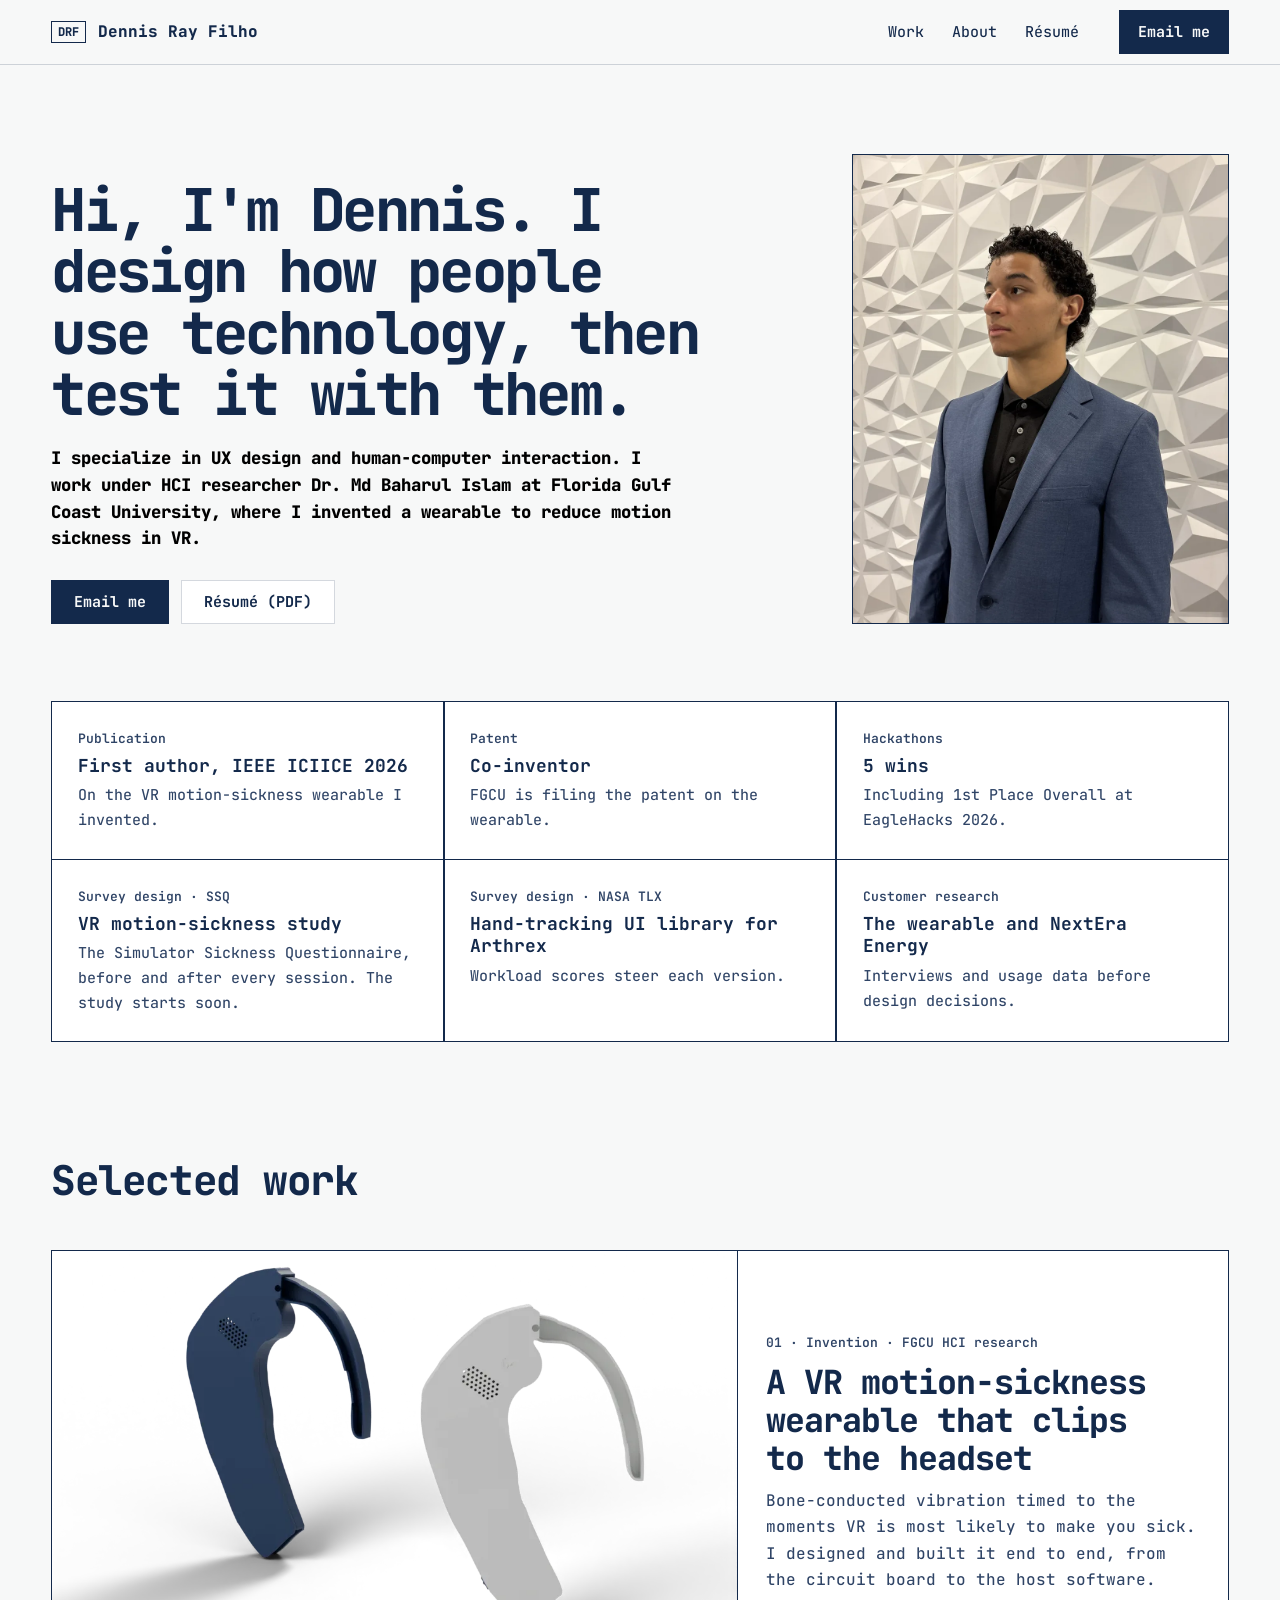
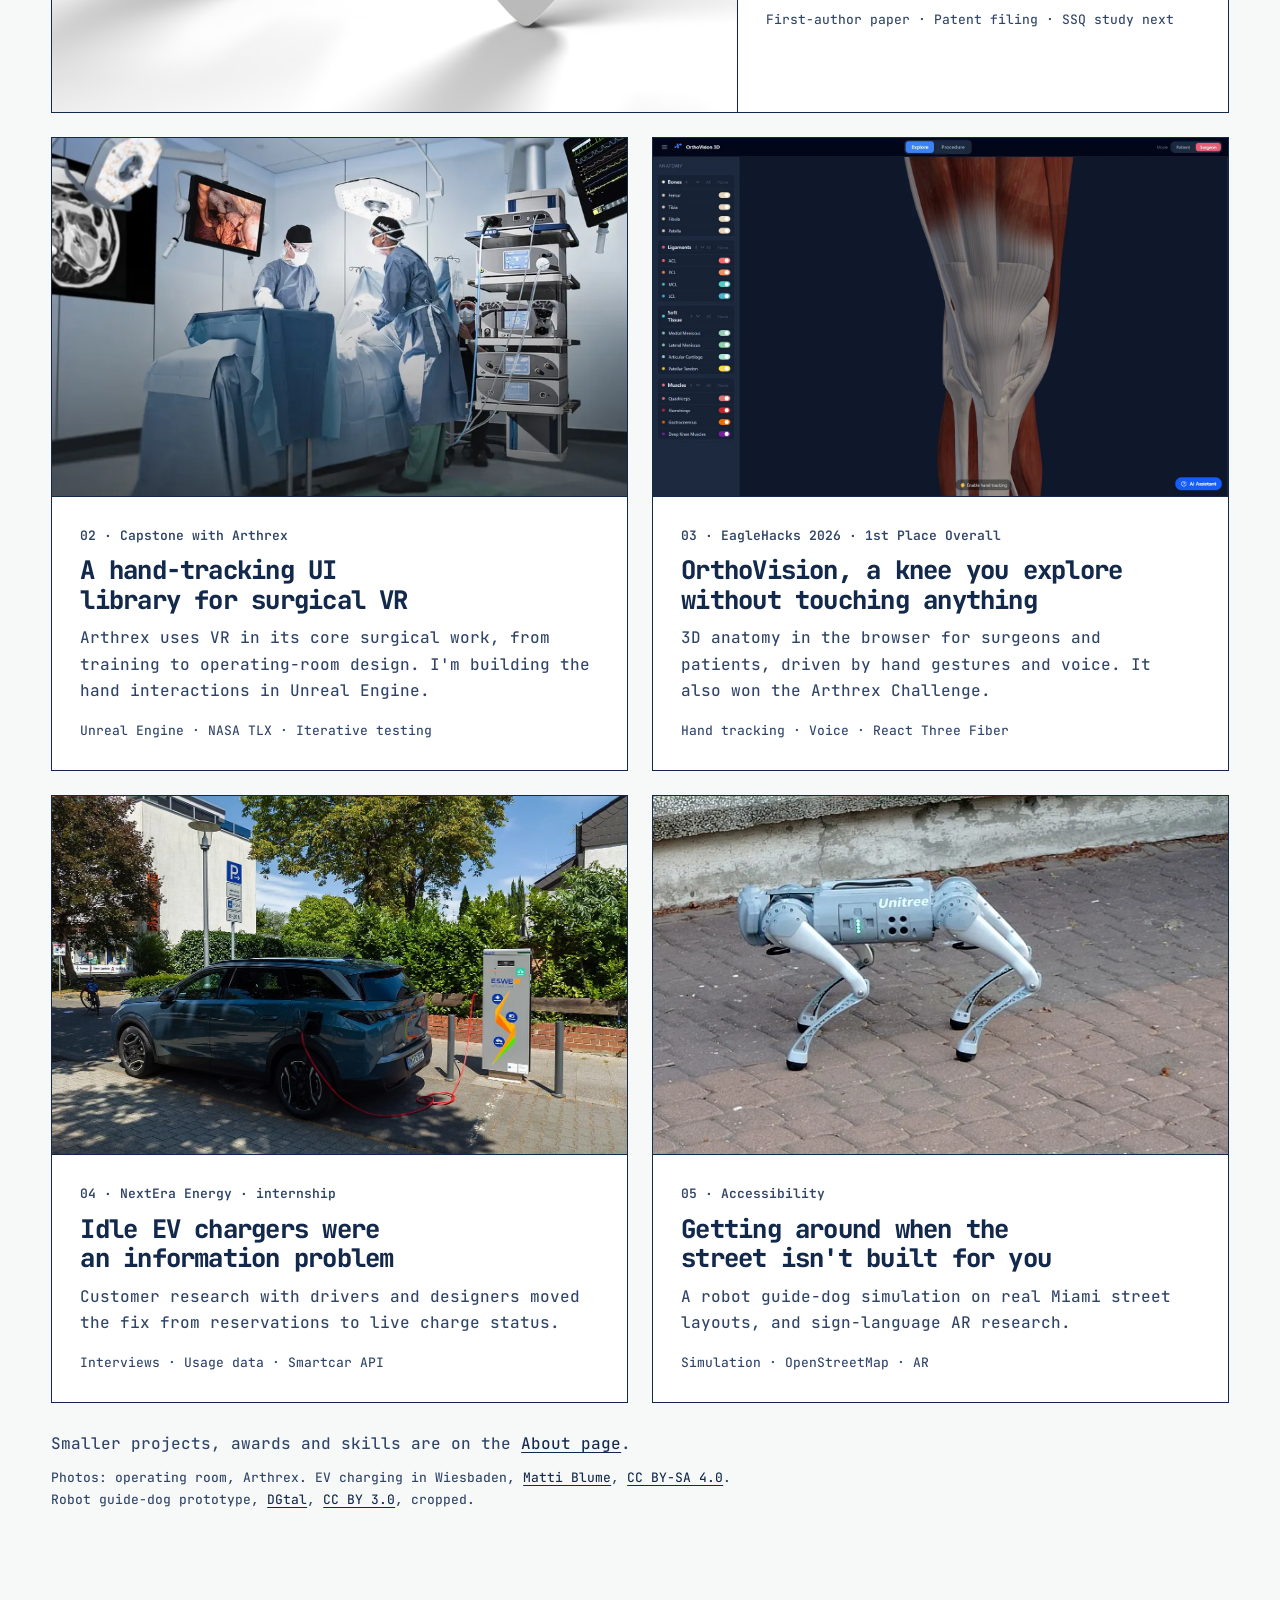
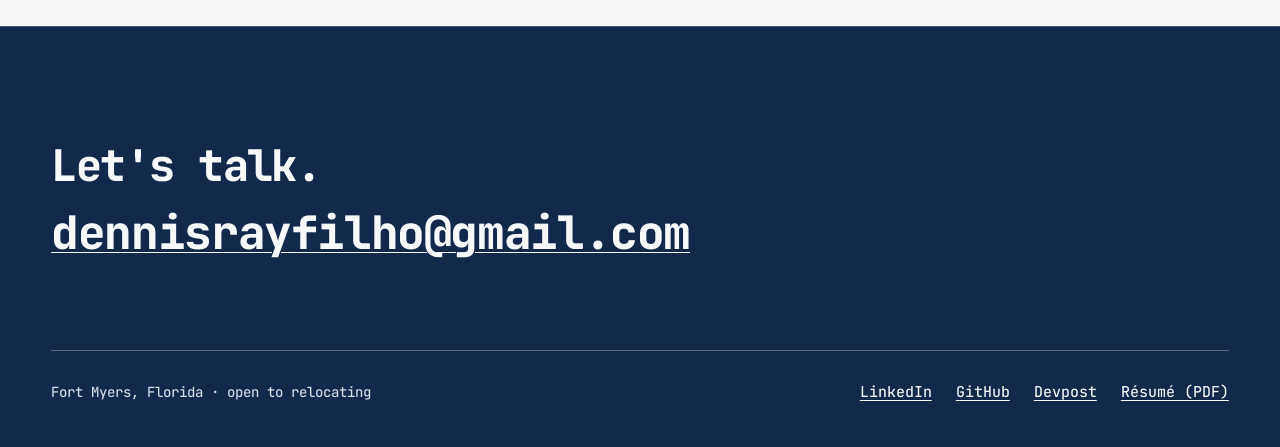
==== commit 097c644f: "Home: new headshot, bolder intro paragraph Co-Authored-By: Claude Opus 5.5 <noreply@anthropic.com> C" ====
--- a/index.html
+++ b/index.html
@@ -38,13 +38,12 @@
   <section class="intro" aria-labelledby="intro-h">
     <div class="wrap grid intro__grid">
       <div class="span-7 stack intro__text">
-        <span class="t-label">UX design · human-computer interaction</span>
         <h1 id="intro-h">Hi, I'm Dennis. I design how people use technology, then test it with&nbsp;them.</h1>
-        <p class="lead">I specialize in UX design and human-computer interaction. I work under HCI researcher Dr. Md Baharul Islam at Florida Gulf Coast University, where I invented a wearable to reduce motion sickness in VR.</p>
+        <p class="lead" style="font-weight: 800; color: #000000">I specialize in UX design and human-computer interaction. I work under HCI researcher Dr. Md Baharul Islam at Florida Gulf Coast University, where I invented a wearable to reduce motion sickness in VR.</p>
         <div class="btn-row"><a class="btn btn--primary" href="mailto:dennisrayfilho@gmail.com">Email me</a><a class="btn btn--secondary" href="assets/Dennis_Ray_Filho_Resume.pdf">Résumé (PDF)</a></div>
       </div>
       <figure class="span-4 start-9 portrait">
-        <img src="assets/img/headshot.webp" alt="Dennis Ray Filho, smiling, in a blue blazer against a white geometric wall" width="960" height="1200" fetchpriority="high">
+        <img src="assets/img/img_3528.webp" alt="Dennis Ray Filho in a blue blazer and black shirt, looking to the side, against a white geometric wall" width="960" height="1280" fetchpriority="high">
       </figure>
     </div>
     <div class="wrap">
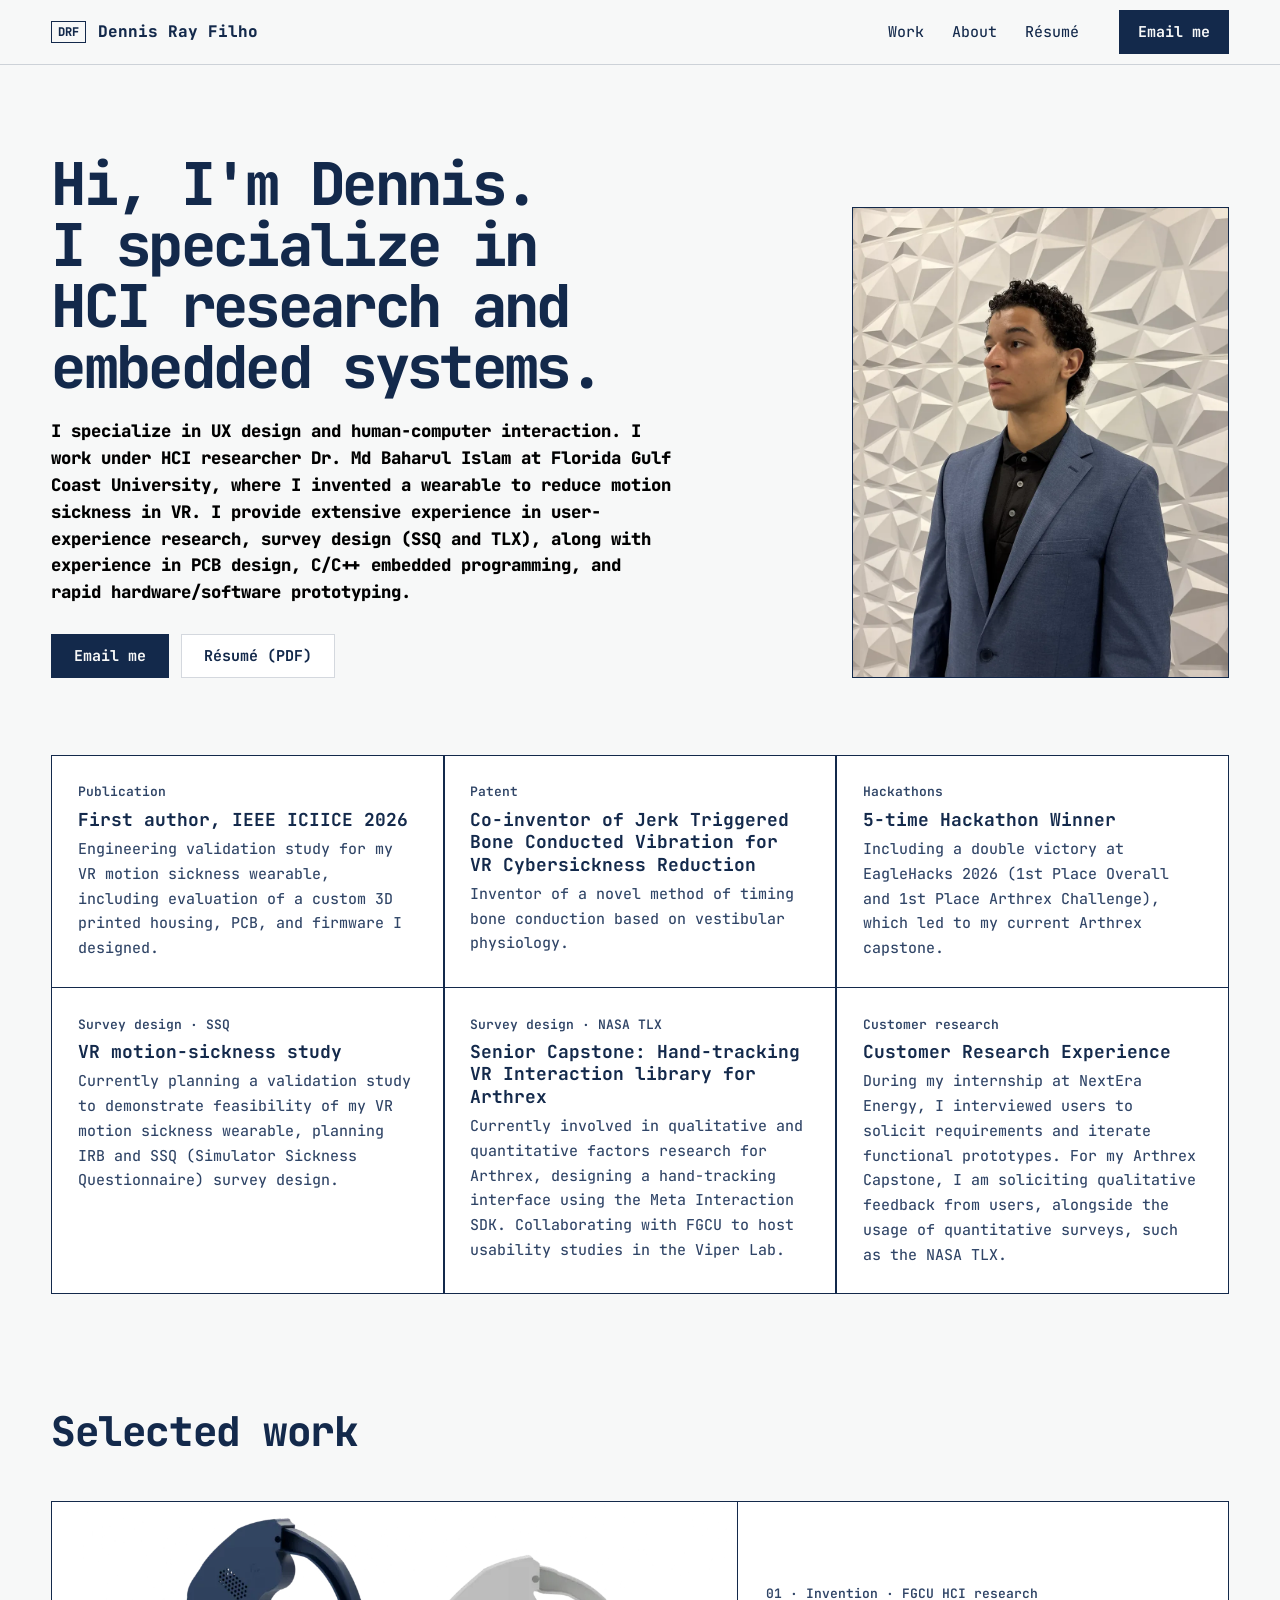
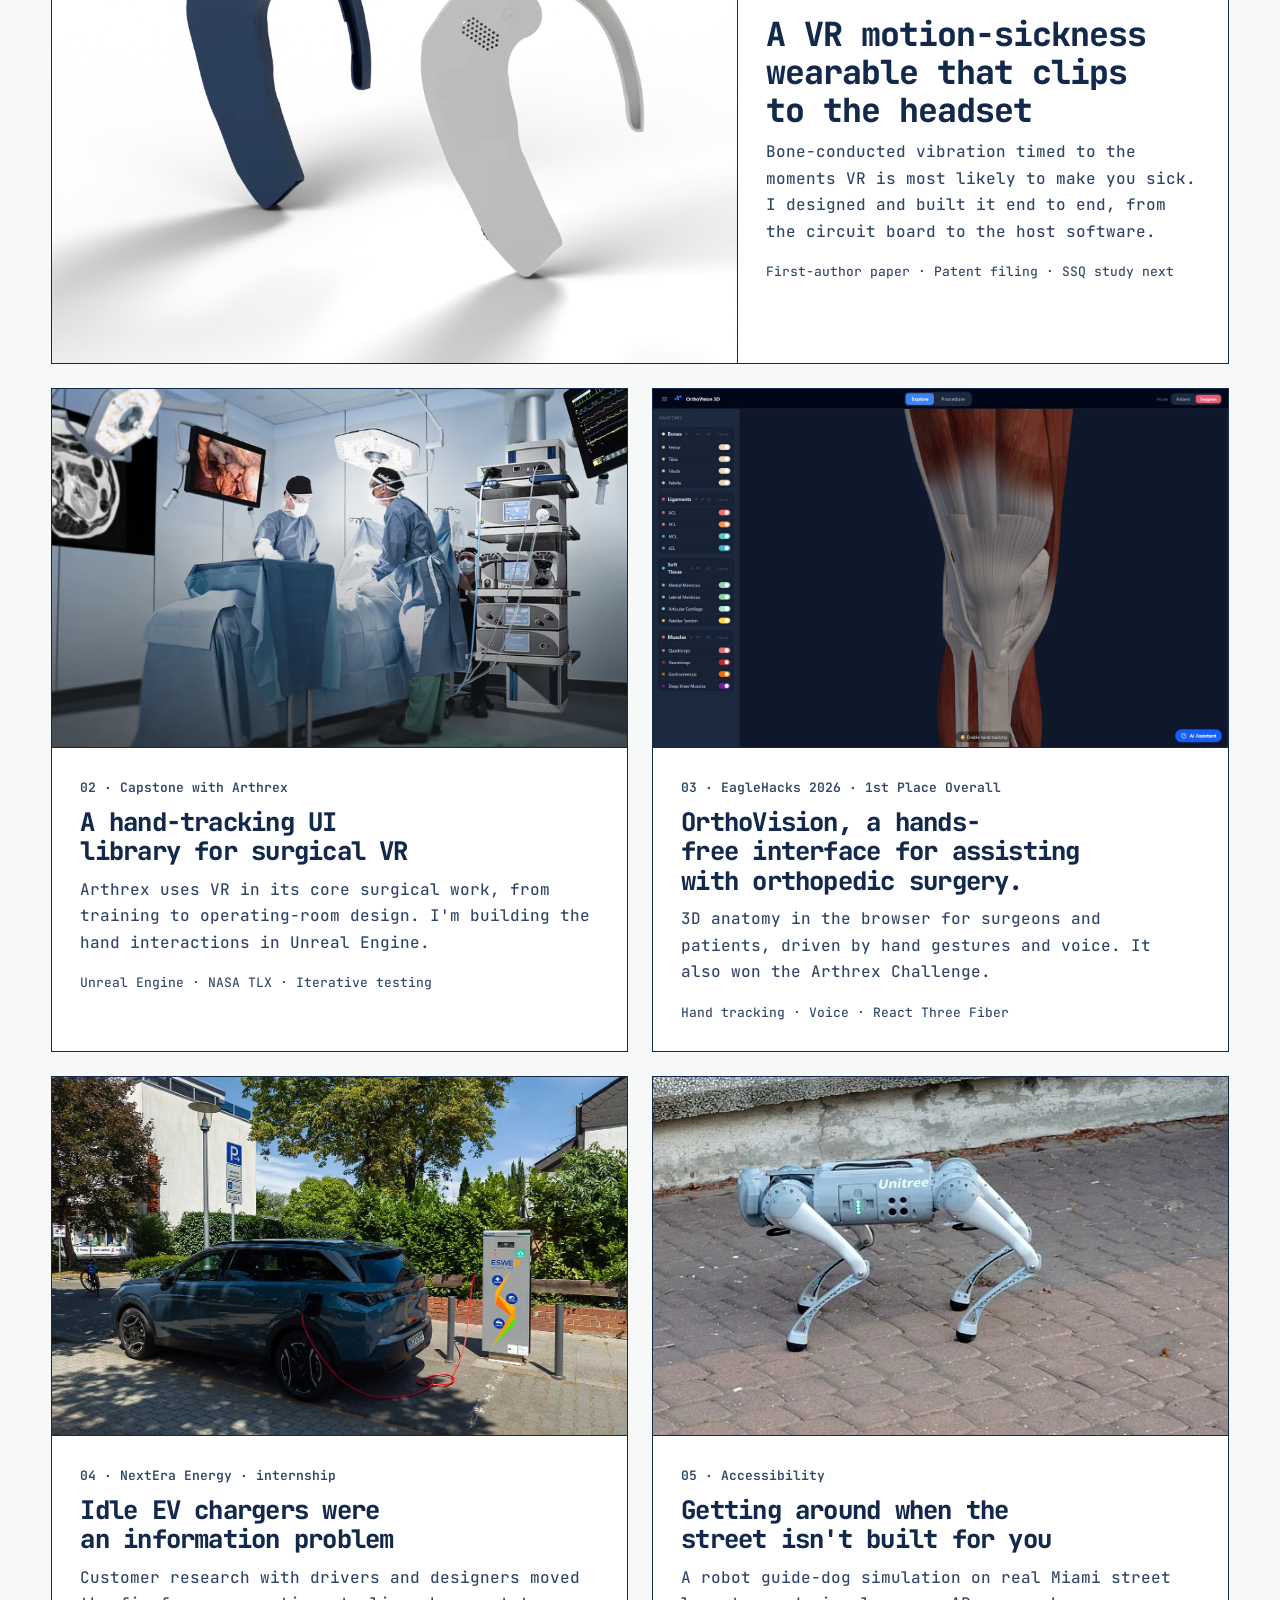
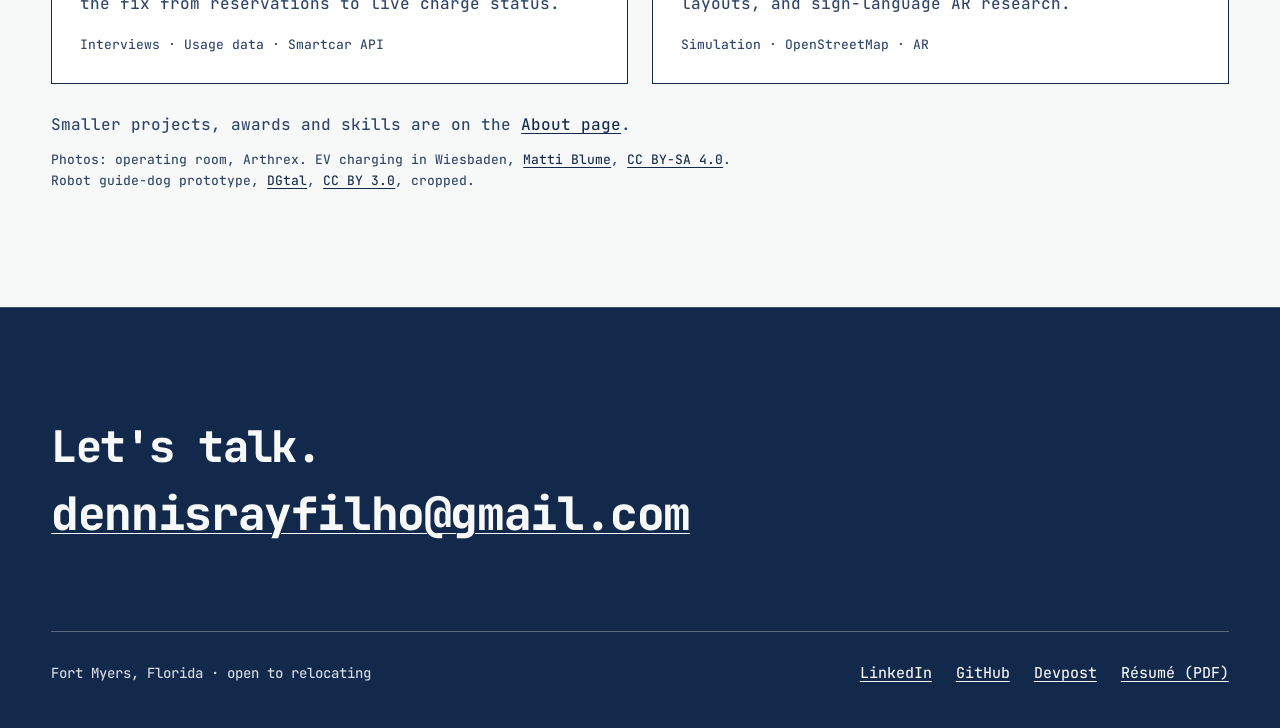
==== commit fe32b61e: "Copy edits: home highlights, about, cybersickness, NextEra, OrthoVision Text changes made in the loc" ====
--- a/index.html
+++ b/index.html
@@ -38,8 +38,8 @@
   <section class="intro" aria-labelledby="intro-h">
     <div class="wrap grid intro__grid">
       <div class="span-7 stack intro__text">
-        <h1 id="intro-h">Hi, I'm Dennis. I design how people use technology, then test it with&nbsp;them.</h1>
-        <p class="lead" style="font-weight: 800; color: #000000">I specialize in UX design and human-computer interaction. I work under HCI researcher Dr. Md Baharul Islam at Florida Gulf Coast University, where I invented a wearable to reduce motion sickness in VR.</p>
+        <h1 id="intro-h">Hi, I'm Dennis. I specialize in HCI research and embedded systems.</h1>
+        <p class="lead" style="font-weight: 800; color: #000000">I specialize in UX design and human-computer interaction. I work under HCI researcher Dr. Md Baharul Islam at Florida Gulf Coast University, where I invented a wearable to reduce motion sickness in VR. I provide extensive experience in user-experience research, survey design (SSQ and TLX), along with experience in PCB design, C/C++ embedded programming, and rapid hardware/software prototyping.</p>
         <div class="btn-row"><a class="btn btn--primary" href="mailto:dennisrayfilho@gmail.com">Email me</a><a class="btn btn--secondary" href="assets/Dennis_Ray_Filho_Resume.pdf">Résumé (PDF)</a></div>
       </div>
       <figure class="span-4 start-9 portrait">
@@ -48,12 +48,12 @@
     </div>
     <div class="wrap">
       <ul class="facts" aria-label="Highlights">
-        <li><span class="t-label">Publication</span><b>First author, IEEE ICIICE 2026</b><span>On the VR motion-sickness wearable I invented.</span></li>
-        <li><span class="t-label">Patent</span><b>Co-inventor</b><span>FGCU is filing the patent on the wearable.</span></li>
-        <li><span class="t-label">Hackathons</span><b>5 wins</b><span>Including 1st Place Overall at EagleHacks 2026.</span></li>
-        <li><span class="t-label">Survey design · SSQ</span><b>VR motion-sickness study</b><span>The Simulator Sickness Questionnaire, before and after every session. The study starts soon.</span></li>
-        <li><span class="t-label">Survey design · NASA TLX</span><b>Hand-tracking UI library for Arthrex</b><span>Workload scores steer each version.</span></li>
-        <li><span class="t-label">Customer research</span><b>The wearable and NextEra Energy</b><span>Interviews and usage data before design decisions.</span></li>
+        <li><span class="t-label">Publication</span><b>First author, IEEE ICIICE 2026</b><span>Engineering validation study for my VR motion sickness wearable, including evaluation of a custom 3D printed housing, PCB, and firmware I designed.</span></li>
+        <li><span class="t-label">Patent</span><b>Co-inventor of Jerk Triggered Bone Conducted Vibration for VR Cybersickness Reduction</b><span>Inventor of a novel method of timing bone conduction based on vestibular physiology.</span></li>
+        <li><span class="t-label">Hackathons</span><b>5-time Hackathon Winner</b><span>Including a double victory at EagleHacks 2026 (1st Place Overall and 1st Place Arthrex Challenge), which led to my current Arthrex capstone.</span></li>
+        <li><span class="t-label">Survey design · SSQ</span><b>VR motion-sickness study</b><span>Currently planning a validation study to demonstrate feasibility of my VR motion sickness wearable, planning IRB and SSQ (Simulator Sickness Questionnaire) survey design.</span></li>
+        <li><span class="t-label">Survey design · NASA TLX</span><b>Senior Capstone: Hand-tracking VR Interaction library for Arthrex</b><span>Currently involved in qualitative and quantitative factors research for Arthrex, designing a hand-tracking interface using the Meta Interaction SDK. Collaborating with FGCU to host usability studies in the Viper Lab.</span></li>
+        <li><span class="t-label">Customer research</span><b>Customer Research Experience</b><span>During my internship at NextEra Energy, I interviewed users to solicit requirements and iterate functional prototypes. For my Arthrex Capstone, I am soliciting qualitative feedback from users, alongside the usage of quantitative surveys, such as the NASA TLX.</span></li>
       </ul>
     </div>
   </section>
@@ -87,7 +87,7 @@
           <div class="card__media"><img src="assets/img/orthovision.webp" alt="" width="1600" height="1000" loading="lazy"></div>
           <div class="card__body">
             <span class="t-label">03 · EagleHacks 2026 · 1st Place Overall</span>
-            <h3>OrthoVision, a knee you explore without touching anything</h3>
+            <h3>OrthoVision, a hands-free interface for assisting with orthopedic surgery.</h3>
             <p>3D anatomy in the browser for surgeons and patients, driven by hand gestures and voice. It also won the Arthrex Challenge.</p>
             <span class="card__meta">Hand tracking · Voice · React Three Fiber</span>
           </div>
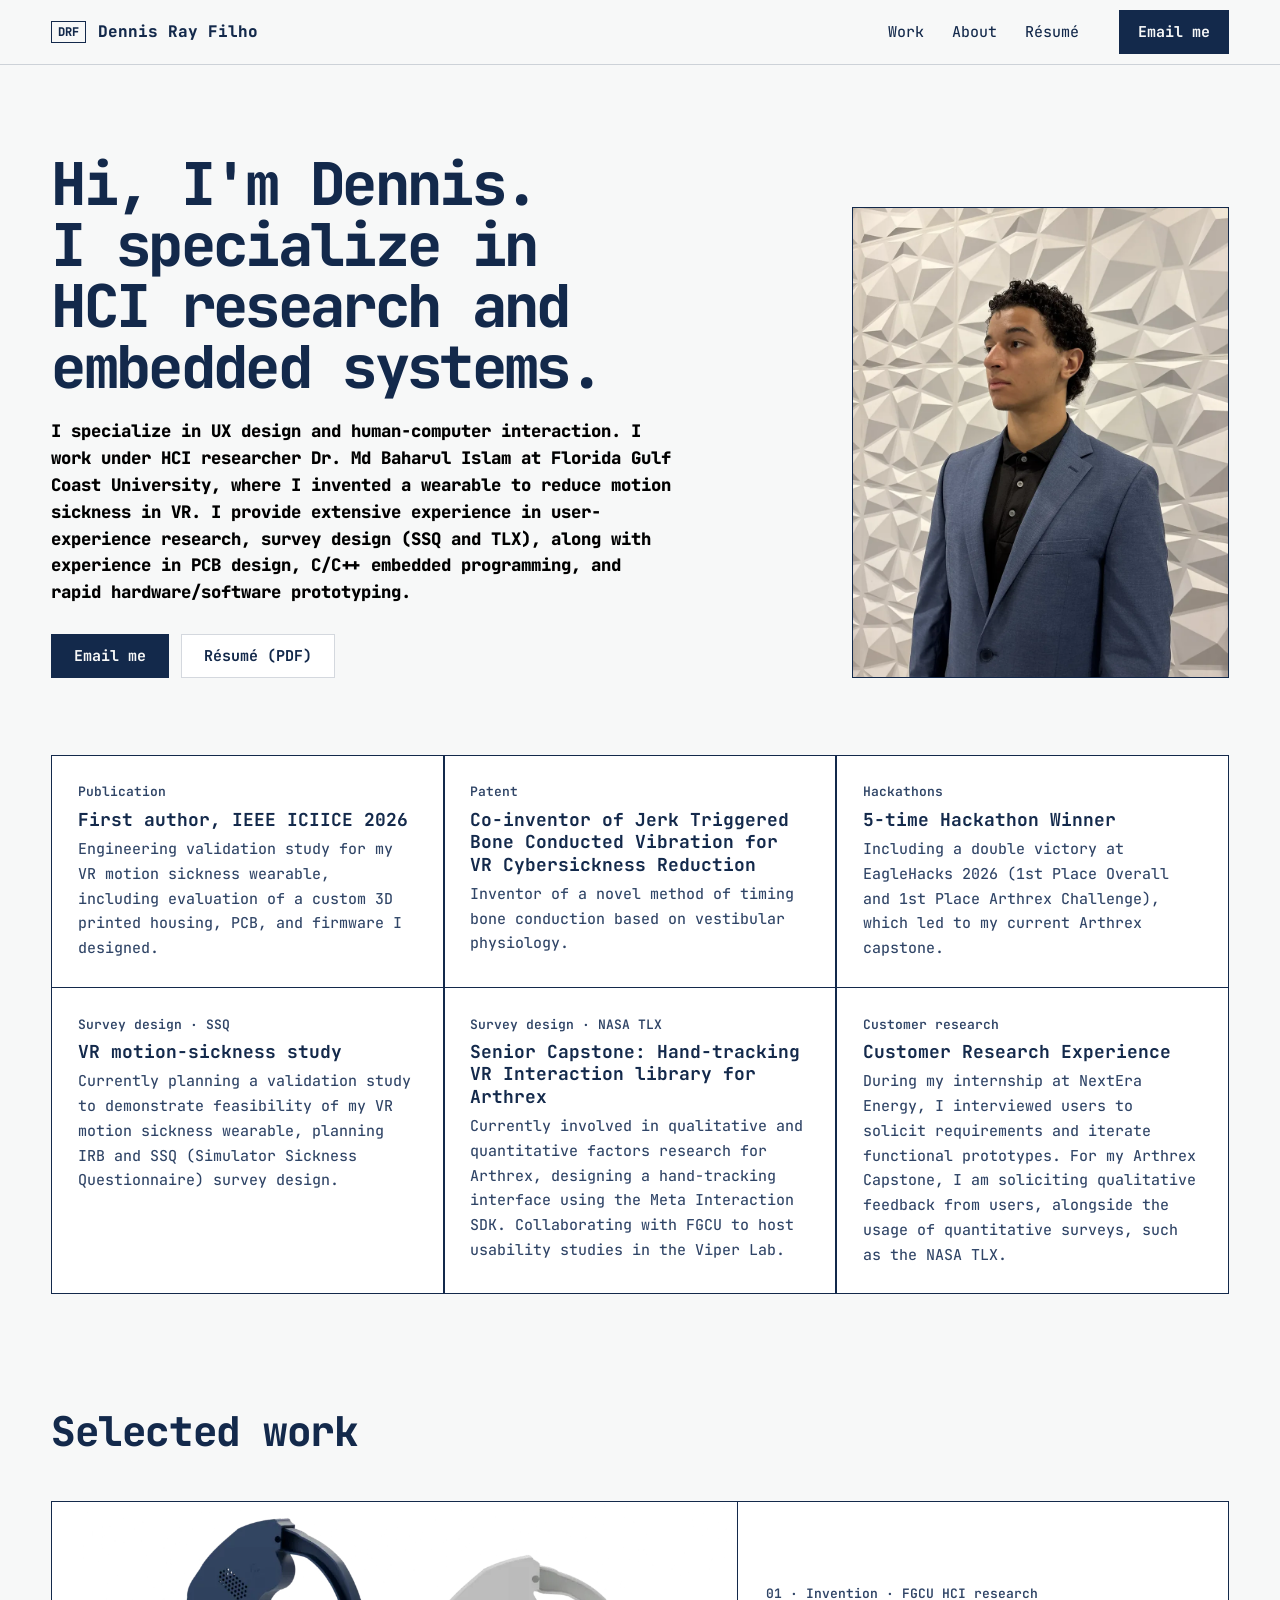
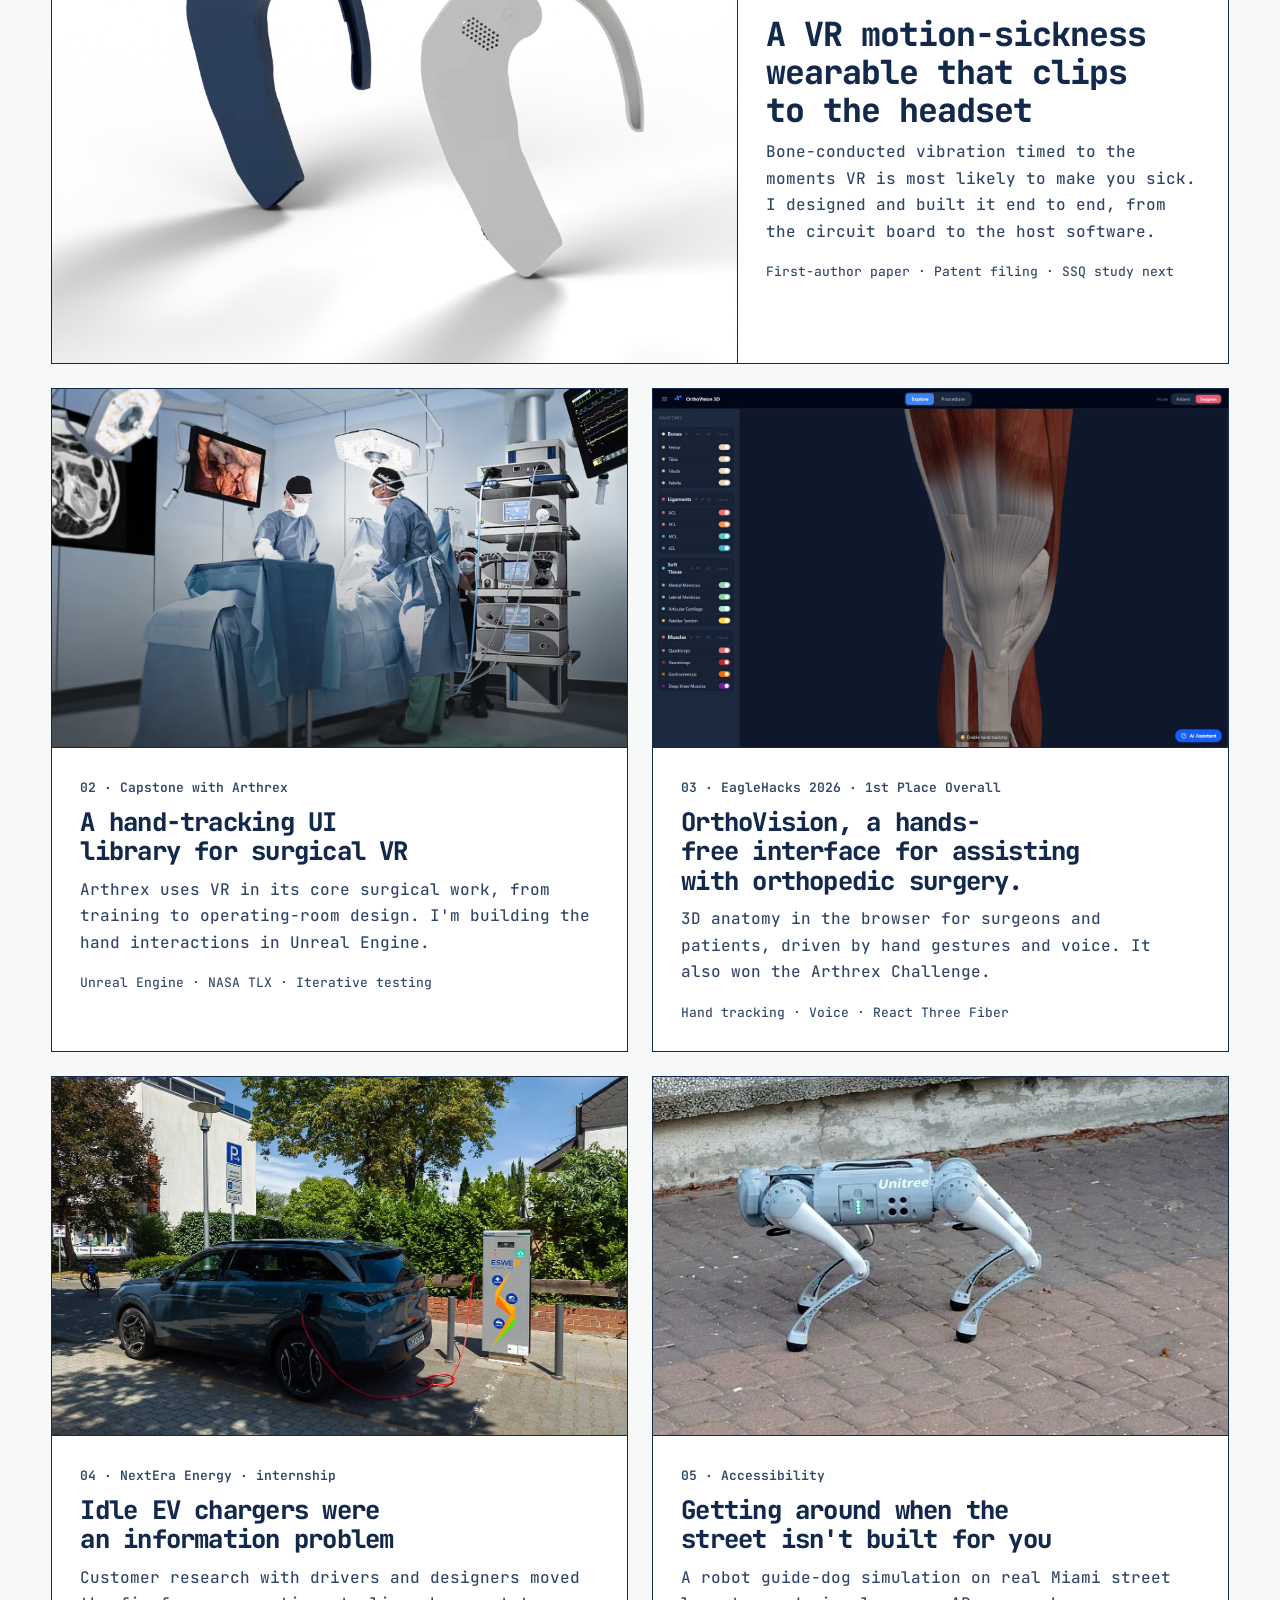
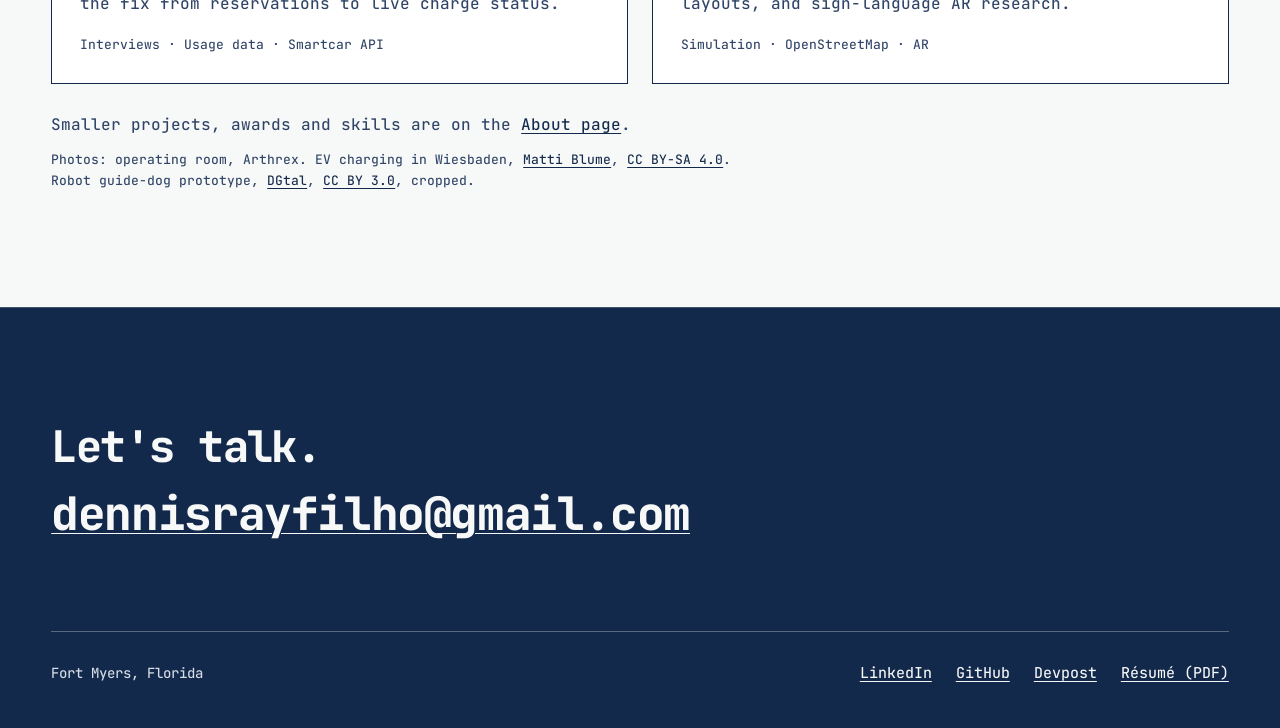
==== commit 6dda9e1d: "Remove 'open to relocating' from site footers Co-Authored-By: Claude Opus 5.5 <noreply@anthropic.com" ====
--- a/index.html
+++ b/index.html
@@ -122,7 +122,7 @@
     <h2 id="contact-h" class="foot__h">Let's talk.</h2>
     <a class="foot__mail" href="mailto:dennisrayfilho@gmail.com">dennisrayfilho@gmail.com</a>
     <div class="foot__row">
-      <p>Fort Myers, Florida · open to relocating</p>
+      <p>Fort Myers, Florida</p>
       <ul>
         <li><a href="https://www.linkedin.com/in/dennis-ray-filho-09258727b">LinkedIn</a></li>
         <li><a href="https://github.com/dennisr7">GitHub</a></li>
